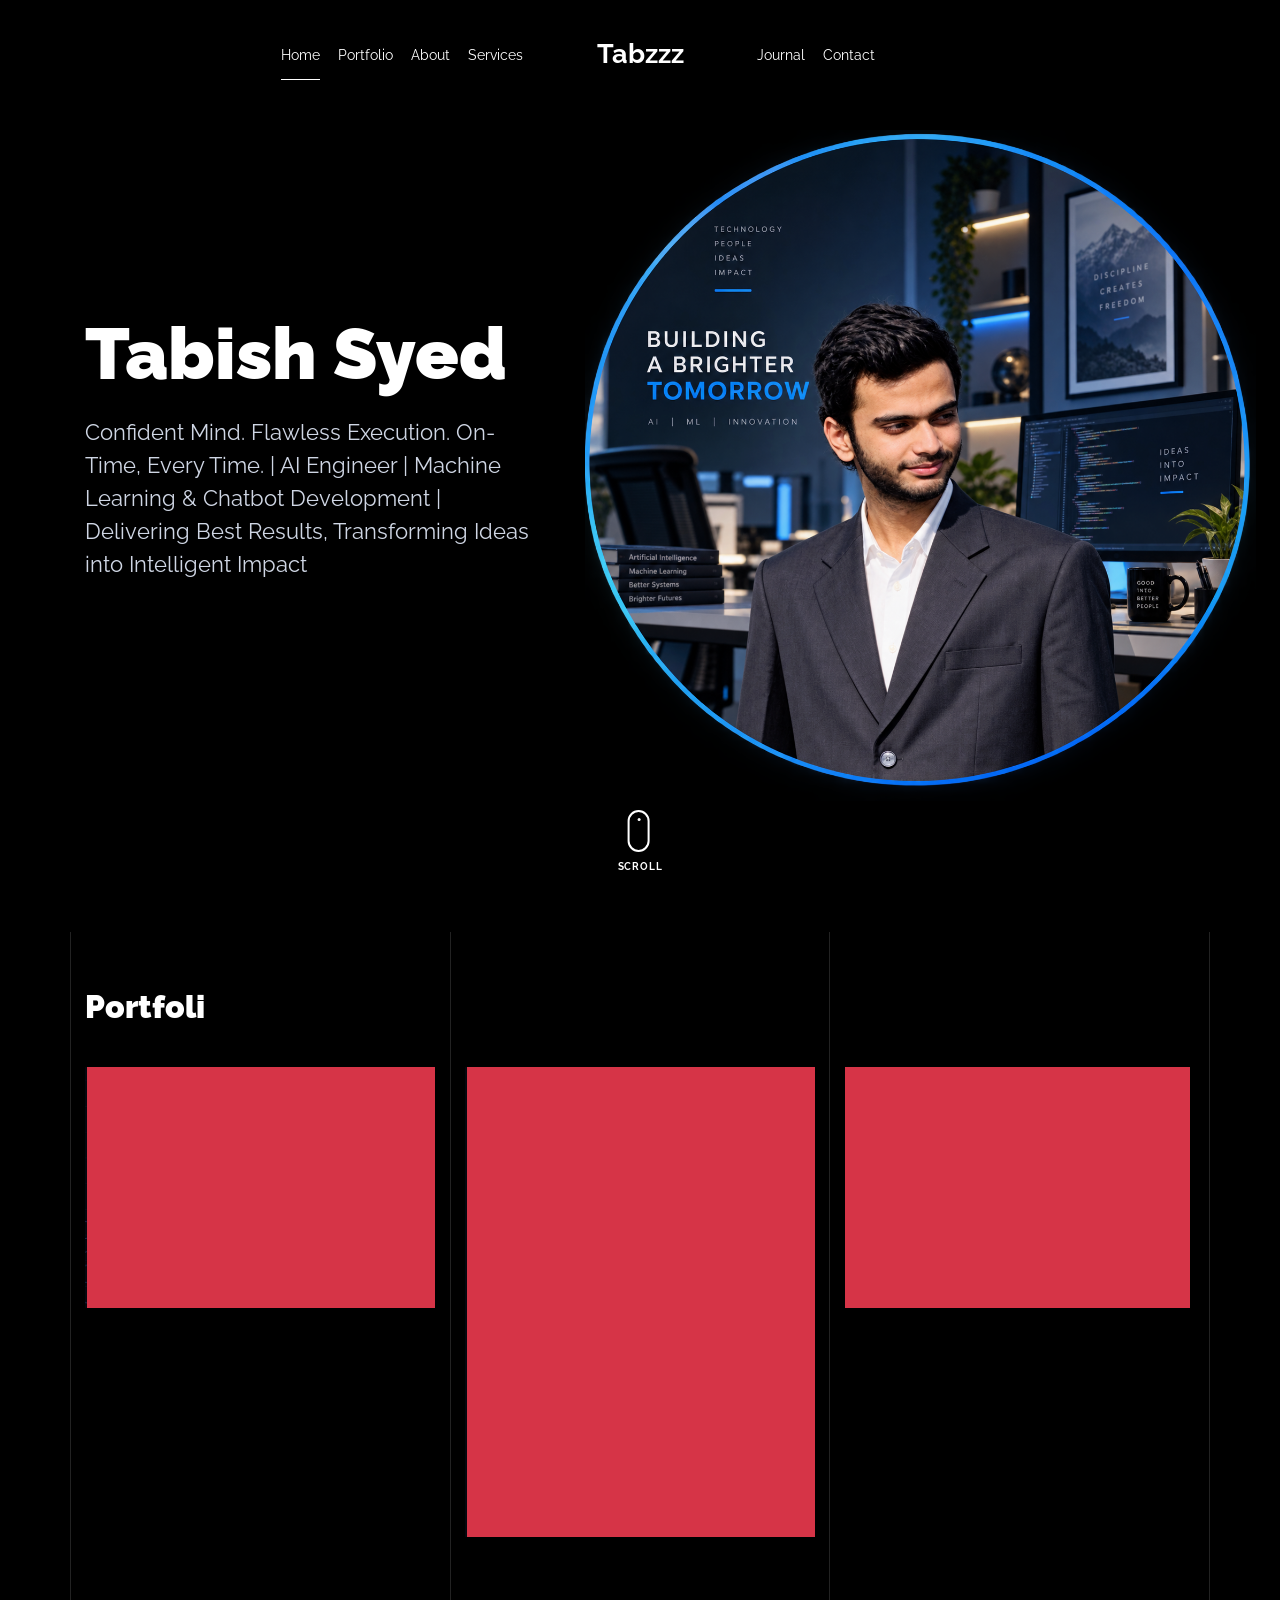
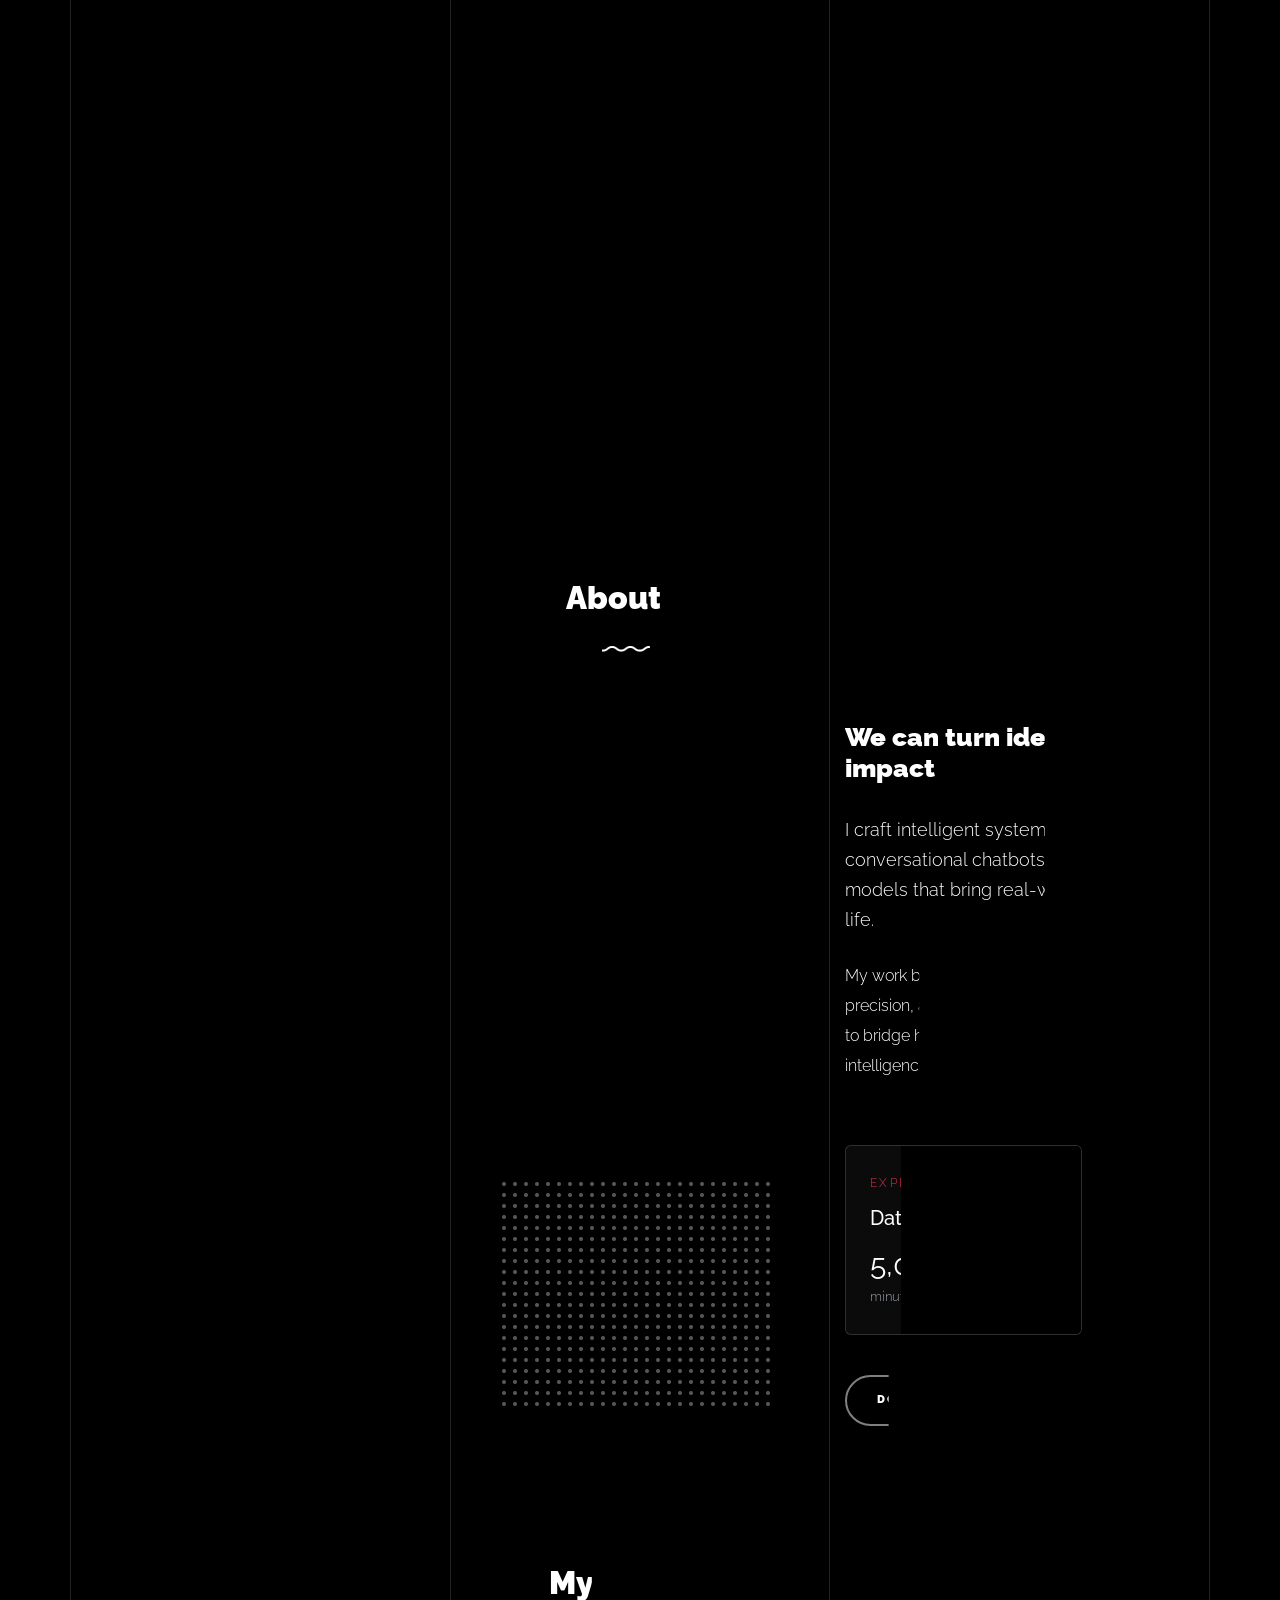
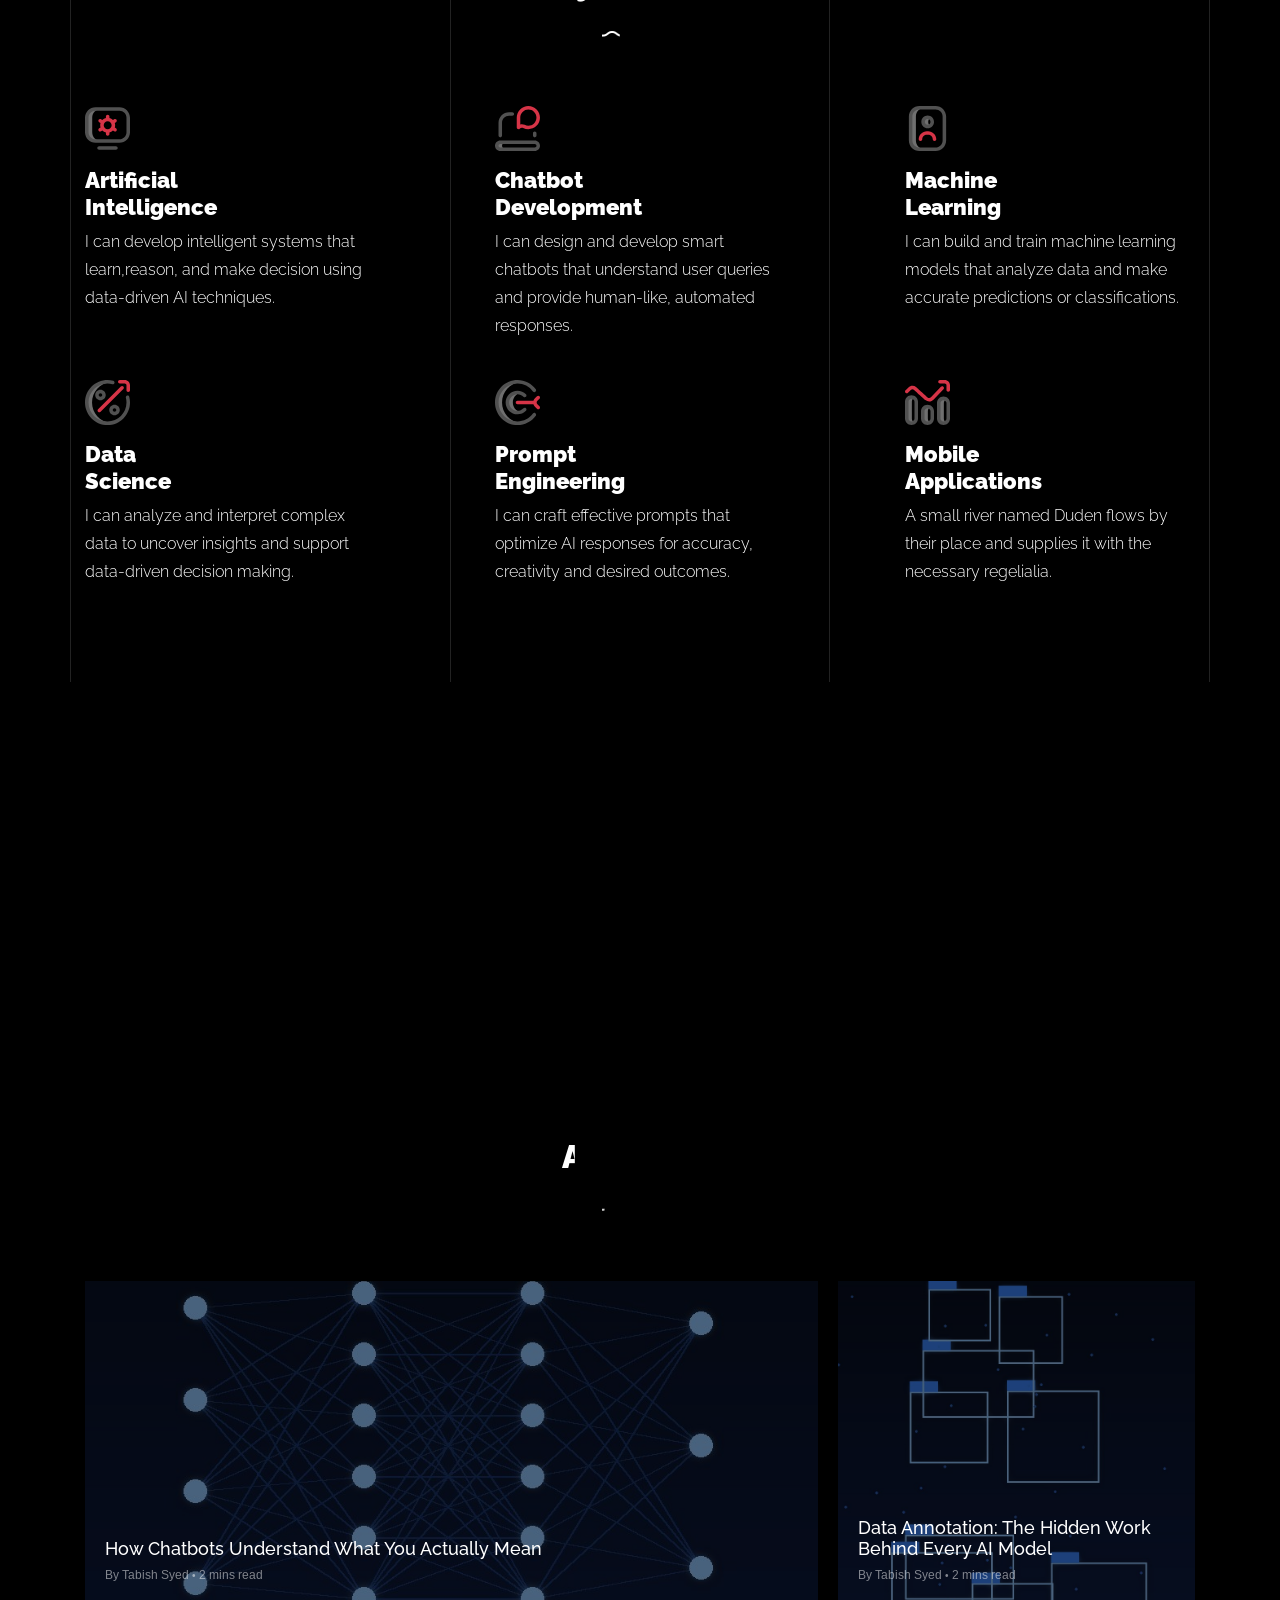
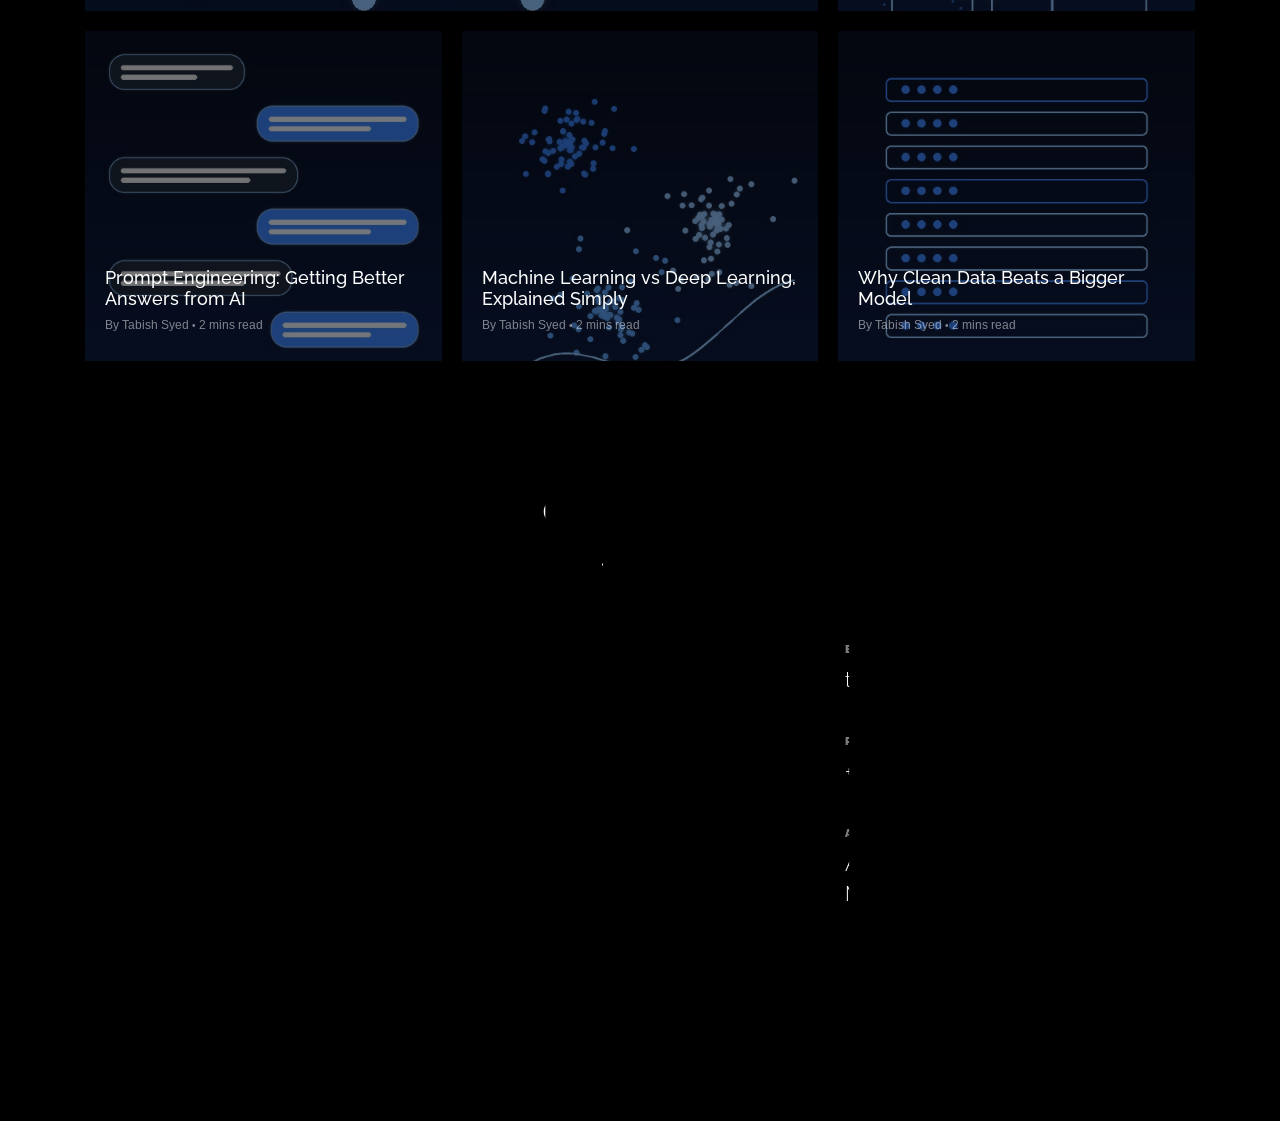
==== index.html @ 87bf6e58 "Add website" ====
<!doctype html>
<html lang="en">
  <head>
    <title>Tabzzz</title>
    <meta charset="utf-8">
    <meta name="viewport" content="width=device-width, initial-scale=1, shrink-to-fit=no">

    <meta name="description" content="">
    <meta name="keywords" content="html, css, javascript, jquery">
    <meta name="author" content="">

    <link rel="stylesheet" href="css/vendor/icomoon/style.css">
    <link rel="stylesheet" href="css/vendor/owl.carousel.min.css">
    <link rel="stylesheet" href="css/vendor/animate.min.css">
    <link rel="stylesheet" href="css/vendor/aos.css">
    <link rel="stylesheet" href="css/vendor/bootstrap.min.css">
    <link rel="stylesheet" href="css/vendor/jquery.fancybox.min.css">
    

    <!-- Theme Style -->
    <link rel="stylesheet" href="css/style.css">
    <link rel="stylesheet" href="css/custom.css">

  </head>
  <body data-spy="scroll" data-target=".site-nav-target" data-offset="200">

    <nav class="unslate_co--site-mobile-menu">
      <div class="close-wrap d-flex">
        <a href="#" class="d-flex ml-auto js-menu-toggle">
          <span class="close-label">Close</span>
          <div class="close-times">
            <span class="bar1"></span>
            <span class="bar2"></span>
          </div>
        </a>
      </div>
      <div class="site-mobile-inner"></div>
    </nav>


    <div class="unslate_co--site-wrap">

      <div class="unslate_co--site-inner">

        <div class="lines-wrap">
          <div class="lines-inner">
            <div class="lines"></div>
          </div>
        </div>
        <!-- END lines -->
      
      <nav class="unslate_co--site-nav site-nav-target">

        <div class="container">
        
          <div class="row align-items-center justify-content-between text-left">
            <div class="col-md-5 text-right">
              <ul class="site-nav-ul js-clone-nav text-left d-none d-lg-inline-block">
                <li class="has-children">
                  <a href="#home-section" class="nav-link">Home</a>
                  
                </li>
                <li><a href="#portfolio-section" class="nav-link">Portfolio</a></li>
                <li><a href="#about-section" class="nav-link">About</a></li>
                <li><a href="#services-section" class="nav-link">Services</a></li>
              </ul>
            </div>
            <div class="site-logo pos-absolute">
              <a href="index.html" class="unslate_co--site-logo">Tabzzz</a>
            </div>
            <div class="col-md-5 text-right text-lg-left">
              <ul class="site-nav-ul js-clone-nav text-left d-none d-lg-inline-block">
                <li><a href="#journal-section" class="nav-link">Journal</a></li>
                <li><a href="#contact-section" class="nav-link">Contact</a></li>
              </ul>

              <ul class="site-nav-ul-none-onepage text-right d-inline-block d-lg-none">
                <li><a href="#" class="js-menu-toggle">Menu</a></li>
              </ul>

            </div>
          </div>
        </div>

      </nav>
      <!-- END nav -->

      <div class="cover-v1" id="home-section">
        <div class="container">
          <div class="row align-items-center">
              
            <div class="col-lg-5 text-left">
              <h1 class="heading gsap-reveal-hero">Tabish Syed</h1>
              <h2 class="subheading gsap-reveal-hero">Confident Mind. Flawless Execution. On-Time, Every Time. | AI Engineer | Machine Learning & Chatbot Development | Delivering Best Results, Transforming Ideas into Intelligent Impact</h2>
            </div>

          </div>
        </div>


        <a href="#portfolio-section" class="mouse-wrap smoothscroll">
          <span class="mouse">
            <span class="scroll"></span>
          </span>
          <span class="mouse-label">Scroll</span>
        </a>

      </div>
      <!-- END .cover-v1 -->


      <div class="unslate_co--section" id="portfolio-section">
        <div class="container">
          
          
          <div class="relative"><div class="loader-portfolio-wrap"><div class="loader-portfolio"></div></div> </div>
          <div id="portfolio-single-holder"></div>

          <div class="portfolio-wrapper">

            <div class="d-flex align-items-center mb-4 gsap-reveal gsap-reveal-filter">
              <h2 class="mr-auto heading-h2"><span class="gsap-reveal">Portfolio</span></h2>

              <!-- <a href="#" class="text-white js-filter d-inline-block d-lg-none">Filter</a>
              
              <div class="filter-wrap">
                <div class="filter ml-auto" id="filters">
                  <a href="#" class="active" data-filter="*">All</a>
                  <a href="#" data-filter=".web">Web</a>
                  <a href="#" data-filter=".branding">Branding</a>
                  <a href="#" data-filter=".illustration">Illustration</a>
                  <a href="#" data-filter=".packaging">Packaging</a>
                </div>
              </div> -->
            </div>


            
            <div id="posts" class="row gutter-isotope-item">

              <div class="item col-sm-6 col-md-6 col-lg-4 isotope-mb-2">
                <a href="project-sea-route-ai.html" class="portfolio-item isotope-item gsap-reveal-img">
                    <div class="overlay">
                      <span class="wrap-icon icon-link2"></span>
                      <div class="portfolio-item-content">
                        <h3>Sea Route AI</h3>
                        <p>machine learning, simulation, research</p>
                      </div>
                    </div>
                    <img src="images/ai_proj_sea.jpg" class="lazyload  img-fluid" alt="Sea Route AI" />
                  </a>
              </div>

              <div class="item col-sm-6 col-md-6 col-lg-4 isotope-mb-2">
                <a href="project-plant-disease-classification.html" class="portfolio-item item-portrait isotope-item gsap-reveal-img">
                    <div class="overlay">
                      <span class="wrap-icon icon-link2"></span>
                      <div class="portfolio-item-content">
                        <h3>Plant Disease Classification</h3>
                        <p>computer vision, deep learning</p>
                      </div>
                    </div>
                    <img src="images/ai_proj_plant.jpg" class="lazyload  img-fluid" alt="Plant Disease Classification" />
                  </a>
              </div>

              <div class="item col-sm-6 col-md-6 col-lg-4 isotope-mb-2">
                <a href="project-rental-tracker.html" class="portfolio-item isotope-item gsap-reveal-img">
                    <div class="overlay">
                      <span class="wrap-icon icon-link2"></span>
                      <div class="portfolio-item-content">
                        <h3>Rental Tracker</h3>
                        <p>data tracking, AI-assisted build</p>
                      </div>
                    </div>
                    <img src="images/ai_proj_rental.jpg" class="lazyload  img-fluid" alt="Rental Tracker" />
                  </a>
              </div>

              <div class="item col-sm-6 col-md-6 col-lg-4 isotope-mb-2">
                <a href="project-bug-fixing-agent.html" class="portfolio-item item-portrait isotope-item gsap-reveal-img">
                    <div class="overlay">
                      <span class="wrap-icon icon-link2"></span>
                      <div class="portfolio-item-content">
                        <h3>Bug-Fixing AI Agent</h3>
                        <p>AI agent, Python</p>
                      </div>
                    </div>
                    <img src="images/ai_proj_bugfix.jpg" class="lazyload  img-fluid" alt="Bug-Fixing AI Agent" />
                  </a>
              </div>

              <div class="item col-sm-6 col-md-6 col-lg-4 isotope-mb-2">
                <a href="images/ai_proj_ids.jpg" class="portfolio-item isotope-item gsap-reveal-img" data-fancybox="gallery" data-caption="Network Intrusion Detection: Cybersecurity and ML project. In progress.">
                    <div class="overlay">
                      <span class="wrap-icon icon-photo2"></span>
                      <div class="portfolio-item-content">
                        <h3>Network Intrusion Detection</h3>
                        <p>cybersecurity, machine learning</p>
                      </div>
                    </div>
                    <img src="images/ai_proj_ids.jpg" class="lazyload  img-fluid" alt="Network Intrusion Detection" />
                  </a>
              </div>

              <div class="item col-sm-6 col-md-6 col-lg-4 isotope-mb-2">
                <a href="images/ai_proj_phish.jpg" class="portfolio-item item-portrait isotope-item gsap-reveal-img" data-fancybox="gallery" data-caption="Phishing URL Classifier: Cybersecurity and data science project. In progress.">
                    <div class="overlay">
                      <span class="wrap-icon icon-photo2"></span>
                      <div class="portfolio-item-content">
                        <h3>Phishing URL Classifier</h3>
                        <p>cybersecurity, data science</p>
                      </div>
                    </div>
                    <img src="images/ai_proj_phish.jpg" class="lazyload  img-fluid" alt="Phishing URL Classifier" />
                  </a>
              </div>

            </div>
            
          </div>


        </div>
      </div>



      <div class="unslate_co--section" id="about-section">
        <div class="container">
          
          <div class="section-heading-wrap text-center mb-5">
            <h2 class="heading-h2 text-center divider"><span class="gsap-reveal">About Me</span></h2>
            <span class="gsap-reveal">
            <img src="images/divider.png" alt="divider" width="76">
            </span>
          </div>
          

          <div class="row mt-5 justify-content-between">
            <div class="col-lg-7 mb-5 mb-lg-0">
              <figure class="dotted-bg gsap-reveal-img ">
              <img src="images/tabz_main.png" alt="Tabish Syed" class="img-fluid">

              </figure>
            </div>
            <div class="col-lg-4 pr-lg-5">
              <h3 class="mb-4 heading-h3"><span class="gsap-reveal">We can turn ideas into impact</span></h3>
              <p class="lead gsap-reveal"> I craft intelligent systems, conversational chatbots, and learning models that bring real-world ideas to life.</p>
              <p class="mb-4 gsap-reveal"> My work blends AI experimentation, data precision, and forward-thinking innovation to bridge human creativity with artificial intelligence.</p>
              <div class="experience-block gsap-reveal">
                <span class="exp-label">Experience</span>
                <h4>Data Annotation</h4>
                <div class="exp-stats">
                  <div class="exp-stat"><strong>5,000+</strong><span>minutes annotated</span></div>
                  <div class="exp-stat"><strong>3</strong><span>months</span></div>
                </div>
              </div>
              <p class="gsap-reveal"><a href="Tabish_Syed_Resume.pdf" download="Tabish_Syed_Resume.pdf" class="btn btn-outline-pill btn-custom-light">Download my CV</a></p>
            </div>
          </div>
        </div>
      </div>

      <div class="unslate_co--section" id="services-section">
        <div class="container">

          <div class="section-heading-wrap text-center mb-5">
            <h2 class="heading-h2 text-center divider"><span class="gsap-reveal">My Services</span></h2>
            <span class="gsap-reveal"><img src="images/divider.png" alt="divider" width="76"></span>
          </div>

          <div class="row gutter-v3">
            <div class="col-md-6 col-lg-4 mb-4">
              <div class="feature-v1" data-aos="fade-up" data-aos-delay="0">
                <div class="wrap-icon mb-3">
                  <img src="images/svg/001-options.svg" alt="Image" width="45">
                </div>
                <h3>Artificial<br> Intelligence</h3>
                <p>I can develop intelligent systems that learn,reason, and make decision using data-driven AI techniques. </p>
              </div> 
            </div>
            <div class="col-md-6 col-lg-4 mb-4">
              <div class="feature-v1" data-aos="fade-up" data-aos-delay="100">
                <div class="wrap-icon mb-3">
                  <img src="images/svg/002-chat.svg" alt="Icon" width="45">
                </div>
                <h3>Chatbot <br> Development</h3>
                <p>I can design and develop smart chatbots that understand user queries and provide human-like, automated responses. </p>
              </div> 
            </div>
            <div class="col-md-6 col-lg-4 mb-4">
              <div class="feature-v1" data-aos="fade-up" data-aos-delay="200">
                <div class="wrap-icon mb-3">
                  <img src="images/svg/003-contact-book.svg" alt="Image" class="img-fluid" width="45">
                </div>
                <h3>Machine <br> Learning</h3>
                <p>I can build and train machine learning models that analyze data and make accurate predictions or classifications. </p>
              </div> 
            </div>

            <div class="col-md-6 col-lg-4 mb-4">
              <div class="feature-v1" data-aos="fade-up" data-aos-delay="0">
                <div class="wrap-icon mb-3">
                  <img src="images/svg/004-percentage.svg" alt="Image" width="45">
                </div>
                <h3>Data <br> Science</h3>
                <p>I can analyze and interpret complex data to uncover insights and support data-driven decision making. </p>
              </div> 
            </div>
            <div class="col-md-6 col-lg-4 mb-4">
              <div class="feature-v1" data-aos="fade-up" data-aos-delay="100">
                <div class="wrap-icon mb-3">
                  <img src="images/svg/006-goal.svg" alt="Image" width="45">
                </div>
                <h3>Prompt<br> Engineering</h3>
                <p>I can craft effective prompts that optimize AI responses for accuracy, creativity and desired outcomes. </p>
              </div> 
            </div>
            <div class="col-md-6 col-lg-4 mb-4">
              <div class="feature-v1" data-aos="fade-up" data-aos-delay="200">
                <div class="wrap-icon mb-3">
                  <img src="images/svg/005-line-chart.svg" alt="Image" width="45">
                </div>
                <h3>Mobile <br> Applications</h3>
                <p>A small river named Duden flows by their place and supplies it with the necessary regelialia. </p>
              </div> 
            </div>

          </div>
        </div>
      </div>
        </div>
      </div>
      <!-- END .counter -->

    

      <div class="unslate_co--section" id="journal-section">
        <div class="container">
          <div class="section-heading-wrap text-center mb-5">
            <h2 class="heading-h2 text-center divider"><span class="gsap-reveal">AI Journal</span></h2>
            <span class="gsap-reveal"><img src="images/divider.png" alt="divider" width="76"></span>
          </div>

          
          <div class="row gutter-v4 align-items-stretch">
            <div class="col-sm-6 col-md-6 col-lg-8 blog-post-entry" data-aos="fade-up" data-aos-delay="0">

              <a href="journal-chatbots.html" class="grid-item blog-item w-100 h-100">
                <div class="overlay">
                  <div class="portfolio-item-content">
                    <h3>How Chatbots Understand What You Actually Mean</h3>
                    <p class="post-meta">By Tabish Syed <span class="small">&bullet;</span> 2 mins read</p>
                  </div>
                </div>
                <img src="images/ai_post_1.jpg" class="lazyload" alt="Image" />
              </a>


            </div>
            <div class="col-sm-6 col-md-6 col-lg-4 blog-post-entry" data-aos="fade-up" data-aos-delay="100">
              <a href="journal-data-annotation.html" class="grid-item blog-item w-100 h-100">
                <div class="overlay">
                  <div class="portfolio-item-content">
                    <h3>Data Annotation: The Hidden Work Behind Every AI Model</h3>
                    <p class="post-meta">By Tabish Syed <span class="small">&bullet;</span> 2 mins read</p>
                  </div>
                </div>
                <img src="images/ai_post_2.jpg" class="lazyload" alt="Image" />
              </a>
            </div>


            <div class="col-sm-6 col-md-6 col-lg-4 blog-post-entry" data-aos="fade-up" data-aos-delay="0">

              <a href="journal-prompt-engineering.html" class="grid-item blog-item w-100 h-100">
                <div class="overlay">
                  <div class="portfolio-item-content">
                    <h3>Prompt Engineering: Getting Better Answers from AI</h3>
                    <p class="post-meta">By Tabish Syed <span class="small">&bullet;</span> 2 mins read</p>
                  </div>
                </div>
                <img src="images/ai_post_3.jpg" class="lazyload" alt="Image" />
              </a>


            </div>
            <div class="col-sm-6 col-md-6 col-lg-4 blog-post-entry" data-aos="fade-up" data-aos-delay="100">
              <a href="journal-ml-vs-deep-learning.html" class="grid-item blog-item w-100 h-100">
                <div class="overlay">
                  <div class="portfolio-item-content">
                    <h3>Machine Learning vs Deep Learning, Explained Simply</h3>
                    <p class="post-meta">By Tabish Syed <span class="small">&bullet;</span> 2 mins read</p>
                  </div>
                </div>
                <img src="images/ai_post_4.jpg" class="lazyload" alt="Image" />
              </a>
            </div>

            <div class="col-sm-6 col-md-6 col-lg-4 blog-post-entry" data-aos="fade-up" data-aos-delay="200">
              <a href="journal-clean-data.html" class="grid-item blog-item w-100 h-100">
                <div class="overlay">
                  <div class="portfolio-item-content">
                    <h3>Why Clean Data Beats a Bigger Model</h3>
                    <p class="post-meta">By Tabish Syed <span class="small">&bullet;</span> 2 mins read</p>
                  </div>
                </div>
                <img src="images/ai_post_5.jpg" class="lazyload" alt="Image" />
              </a>
            </div>


          </div>

        </div>
      </div>
      <!-- END blog posts -->


      <div class="unslate_co--section" id="contact-section">
        <div class="container">
          <div class="section-heading-wrap text-center mb-5">
            <h2 class="heading-h2 text-center divider"><span class="gsap-reveal">Get In Touch</span></h2>
            <span class="gsap-reveal"><img src="images/divider.png" alt="divider" width="76"></span>
          </div>


          <div class="row justify-content-between">
            
            <div class="col-md-6">
              <form method="post" class="form-outline-style-v1" id="contactForm">
                <!-- Web3Forms: paste your access key below (see instructions) -->
                <input type="hidden" name="access_key" value="YOUR_ACCESS_KEY_HERE">
                <input type="hidden" name="subject" value="New message from your portfolio website">
                <input type="hidden" name="from_name" value="Tabzzz Portfolio">
                <input type="checkbox" name="botcheck" style="display:none" tabindex="-1" autocomplete="off">
                <div class="form-group row mb-0">

                  <div class="col-lg-6 form-group gsap-reveal">
                    <label for="name">Name</label>
                    <input name="name" type="text" class="form-control" id="name">
                  </div>
                  <div class="col-lg-6 form-group gsap-reveal">
                    <label for="email">Email</label>
                    <input name="email" type="email" class="form-control" id="email">
                  </div>
                  <div class="col-lg-12 form-group gsap-reveal">
                    <label for="message">Write your message...</label>
                    <textarea name="message" id="message" cols="30" rows="7" class="form-control"></textarea>
                  </div>
                </div>
                <div class="form-group row gsap-reveal">
                    <div class="col-md-12 d-flex align-items-center">
                      <input type="submit" class="btn btn-outline-pill btn-custom-light mr-3" value="Send Message">
                      <span class="submitting"></span>
                    </div>
                  </div>
              </form>
              <div id="form-message-warning" class="mt-4"></div> 
              <div id="form-message-success">
                Your message was sent, thank you!
              </div>

            </div>

            <div class="col-md-4">
              <div class="contact-info-v1">
                <div class="gsap-reveal d-block">
                  <span class="d-block contact-info-label">Email</span>
                  <a href="mailto:tabishsyed05@gmail.com" class="contact-info-val">tabishsyed05@gmail.com</a>
                </div>
                <div class="gsap-reveal d-block">
                  <span class="d-block contact-info-label">Phone</span>
                  <a href="tel:+917875012501" class="contact-info-val">+91 7875012501</a>
                </div>
                <div class="gsap-reveal d-block">
                  <span class="d-block contact-info-label">Address</span>
                  <address class="contact-info-val">Andheri west   <br> Mumbai 400053</address>
                </div>
              </div>
            </div>

          </div>
        </div>
      </div>
      </div> <!-- END .unslate_co-site-inner -->

      <footer class="unslate_co--footer unslate_co--section">
        <div class="container">
          <div class="row justify-content-center">
            <div class="col-md-7">
            </div>
          </div>
        </div>
      </footer>

      
    </div>

    
    <!-- Loader -->
    <div id="unslate_co--overlayer"></div>
    <div class="site-loader-wrap">
      <div class="site-loader"></div>
    </div>

    <script src="js/scripts-dist.js"></script>
    <script src="js/main.js"></script>

  </body>
</html>
---- css/vendor/icomoon/style.css ----
@font-face {
  font-family: 'icomoon';
  src:  url('fonts/icomoon.eot?10si43');
  src:  url('fonts/icomoon.eot?10si43#iefix') format('embedded-opentype'),
    url('fonts/icomoon.ttf?10si43') format('truetype'),
    url('fonts/icomoon.woff?10si43') format('woff'),
    url('fonts/icomoon.svg?10si43#icomoon') format('svg');
  font-weight: normal;
  font-style: normal;
}

[class^="icon-"], [class*=" icon-"] {
  /* use !important to prevent issues with browser extensions that change fonts */
  font-family: 'icomoon' !important;
  speak: none;
  font-style: normal;
  font-weight: normal;
  font-variant: normal;
  text-transform: none;
  line-height: 1;

  /* Better Font Rendering =========== */
  -webkit-font-smoothing: antialiased;
  -moz-osx-font-smoothing: grayscale;
}

.icon-asterisk:before {
  content: "\f069";
}
.icon-plus:before {
  content: "\f067";
}
.icon-question:before {
  content: "\f128";
}
.icon-minus:before {
  content: "\f068";
}
.icon-glass:before {
  content: "\f000";
}
.icon-music:before {
  content: "\f001";
}
.icon-search:before {
  content: "\f002";
}
.icon-envelope-o:before {
  content: "\f003";
}
.icon-heart:before {
  content: "\f004";
}
.icon-star:before {
  content: "\f005";
}
.icon-star-o:before {
  content: "\f006";
}
.icon-user:before {
  content: "\f007";
}
.icon-film:before {
  content: "\f008";
}
.icon-th-large:before {
  content: "\f009";
}
.icon-th:before {
  content: "\f00a";
}
.icon-th-list:before {
  content: "\f00b";
}
.icon-check:before {
  content: "\f00c";
}
.icon-close:before {
  content: "\f00d";
}
.icon-remove:before {
  content: "\f00d";
}
.icon-times:before {
  content: "\f00d";
}
.icon-search-plus:before {
  content: "\f00e";
}
.icon-search-minus:before {
  content: "\f010";
}
.icon-power-off:before {
  content: "\f011";
}
.icon-signal:before {
  content: "\f012";
}
.icon-cog:before {
  content: "\f013";
}
.icon-gear:before {
  content: "\f013";
}
.icon-trash-o:before {
  content: "\f014";
}
.icon-home:before {
  content: "\f015";
}
.icon-file-o:before {
  content: "\f016";
}
.icon-clock-o:before {
  content: "\f017";
}
.icon-road:before {
  content: "\f018";
}
.icon-download:before {
  content: "\f019";
}
.icon-arrow-circle-o-down:before {
  content: "\f01a";
}
.icon-arrow-circle-o-up:before {
  content: "\f01b";
}
.icon-inbox:before {
  content: "\f01c";
}
.icon-play-circle-o:before {
  content: "\f01d";
}
.icon-repeat:before {
  content: "\f01e";
}
.icon-rotate-right:before {
  content: "\f01e";
}
.icon-refresh:before {
  content: "\f021";
}
.icon-list-alt:before {
  content: "\f022";
}
.icon-lock:before {
  content: "\f023";
}
.icon-flag:before {
  content: "\f024";
}
.icon-headphones:before {
  content: "\f025";
}
.icon-volume-off:before {
  content: "\f026";
}
.icon-volume-down:before {
  content: "\f027";
}
.icon-volume-up:before {
  content: "\f028";
}
.icon-qrcode:before {
  content: "\f029";
}
.icon-barcode:before {
  content: "\f02a";
}
.icon-tag:before {
  content: "\f02b";
}
.icon-tags:before {
  content: "\f02c";
}
.icon-book:before {
  content: "\f02d";
}
.icon-bookmark:before {
  content: "\f02e";
}
.icon-print:before {
  content: "\f02f";
}
.icon-camera:before {
  content: "\f030";
}
.icon-font:before {
  content: "\f031";
}
.icon-bold:before {
  content: "\f032";
}
.icon-italic:before {
  content: "\f033";
}
.icon-text-height:before {
  content: "\f034";
}
.icon-text-width:before {
  content: "\f035";
}
.icon-align-left:before {
  content: "\f036";
}
.icon-align-center:before {
  content: "\f037";
}
.icon-align-right:before {
  content: "\f038";
}
.icon-align-justify:before {
  content: "\f039";
}
.icon-list:before {
  content: "\f03a";
}
.icon-dedent:before {
  content: "\f03b";
}
.icon-outdent:before {
  content: "\f03b";
}
.icon-indent:before {
  content: "\f03c";
}
.icon-video-camera:before {
  content: "\f03d";
}
.icon-image:before {
  content: "\f03e";
}
.icon-photo:before {
  content: "\f03e";
}
.icon-picture-o:before {
  content: "\f03e";
}
.icon-pencil:before {
  content: "\f040";
}
.icon-map-marker:before {
  content: "\f041";
}
.icon-adjust:before {
  content: "\f042";
}
.icon-tint:before {
  content: "\f043";
}
.icon-edit:before {
  content: "\f044";
}
.icon-pencil-square-o:before {
  content: "\f044";
}
.icon-share-square-o:before {
  content: "\f045";
}
.icon-check-square-o:before {
  content: "\f046";
}
.icon-arrows:before {
  content: "\f047";
}
.icon-step-backward:before {
  content: "\f048";
}
.icon-fast-backward:before {
  content: "\f049";
}
.icon-backward:before {
  content: "\f04a";
}
.icon-play:before {
  content: "\f04b";
}
.icon-pause:before {
  content: "\f04c";
}
.icon-stop:before {
  content: "\f04d";
}
.icon-forward:before {
  content: "\f04e";
}
.icon-fast-forward:before {
  content: "\f050";
}
.icon-step-forward:before {
  content: "\f051";
}
.icon-eject:before {
  content: "\f052";
}
.icon-chevron-left:before {
  content: "\f053";
}
.icon-chevron-right:before {
  content: "\f054";
}
.icon-plus-circle:before {
  content: "\f055";
}
.icon-minus-circle:before {
  content: "\f056";
}
.icon-times-circle:before {
  content: "\f057";
}
.icon-check-circle:before {
  content: "\f058";
}
.icon-question-circle:before {
  content: "\f059";
}
.icon-info-circle:before {
  content: "\f05a";
}
.icon-crosshairs:before {
  content: "\f05b";
}
.icon-times-circle-o:before {
  content: "\f05c";
}
.icon-check-circle-o:before {
  content: "\f05d";
}
.icon-ban:before {
  content: "\f05e";
}
.icon-arrow-left:before {
  content: "\f060";
}
.icon-arrow-right:before {
  content: "\f061";
}
.icon-arrow-up:before {
  content: "\f062";
}
.icon-arrow-down:before {
  content: "\f063";
}
.icon-mail-forward:before {
  content: "\f064";
}
.icon-share:before {
  content: "\f064";
}
.icon-expand:before {
  content: "\f065";
}
.icon-compress:before {
  content: "\f066";
}
.icon-exclamation-circle:before {
  content: "\f06a";
}
.icon-gift:before {
  content: "\f06b";
}
.icon-leaf:before {
  content: "\f06c";
}
.icon-fire:before {
  content: "\f06d";
}
.icon-eye:before {
  content: "\f06e";
}
.icon-eye-slash:before {
  content: "\f070";
}
.icon-exclamation-triangle:before {
  content: "\f071";
}
.icon-warning:before {
  content: "\f071";
}
.icon-plane:before {
  content: "\f072";
}
.icon-calendar:before {
  content: "\f073";
}
.icon-random:before {
  content: "\f074";
}
.icon-comment:before {
  content: "\f075";
}
.icon-magnet:before {
  content: "\f076";
}
.icon-chevron-up:before {
  content: "\f077";
}
.icon-chevron-down:before {
  content: "\f078";
}
.icon-retweet:before {
  content: "\f079";
}
.icon-shopping-cart:before {
  content: "\f07a";
}
.icon-folder:before {
  content: "\f07b";
}
.icon-folder-open:before {
  content: "\f07c";
}
.icon-arrows-v:before {
  content: "\f07d";
}
.icon-arrows-h:before {
  content: "\f07e";
}
.icon-bar-chart:before {
  content: "\f080";
}
.icon-bar-chart-o:before {
  content: "\f080";
}
.icon-twitter-square:before {
  content: "\f081";
}
.icon-facebook-square:before {
  content: "\f082";
}
.icon-camera-retro:before {
  content: "\f083";
}
.icon-key:before {
  content: "\f084";
}
.icon-cogs:before {
  content: "\f085";
}
.icon-gears:before {
  content: "\f085";
}
.icon-comments:before {
  content: "\f086";
}
.icon-thumbs-o-up:before {
  content: "\f087";
}
.icon-thumbs-o-down:before {
  content: "\f088";
}
.icon-star-half:before {
  content: "\f089";
}
.icon-heart-o:before {
  content: "\f08a";
}
.icon-sign-out:before {
  content: "\f08b";
}
.icon-linkedin-square:before {
  content: "\f08c";
}
.icon-thumb-tack:before {
  content: "\f08d";
}
.icon-external-link:before {
  content: "\f08e";
}
.icon-sign-in:before {
  content: "\f090";
}
.icon-trophy:before {
  content: "\f091";
}
.icon-github-square:before {
  content: "\f092";
}
.icon-upload:before {
  content: "\f093";
}
.icon-lemon-o:before {
  content: "\f094";
}
.icon-phone:before {
  content: "\f095";
}
.icon-square-o:before {
  content: "\f096";
}
.icon-bookmark-o:before {
  content: "\f097";
}
.icon-phone-square:before {
  content: "\f098";
}
.icon-twitter:before {
  content: "\f099";
}
.icon-facebook:before {
  content: "\f09a";
}
.icon-facebook-f:before {
  content: "\f09a";
}
.icon-github:before {
  content: "\f09b";
}
.icon-unlock:before {
  content: "\f09c";
}
.icon-credit-card:before {
  content: "\f09d";
}
.icon-feed:before {
  content: "\f09e";
}
.icon-rss:before {
  content: "\f09e";
}
.icon-hdd-o:before {
  content: "\f0a0";
}
.icon-bullhorn:before {
  content: "\f0a1";
}
.icon-bell-o:before {
  content: "\f0a2";
}
.icon-certificate:before {
  content: "\f0a3";
}
.icon-hand-o-right:before {
  content: "\f0a4";
}
.icon-hand-o-left:before {
  content: "\f0a5";
}
.icon-hand-o-up:before {
  content: "\f0a6";
}
.icon-hand-o-down:before {
  content: "\f0a7";
}
.icon-arrow-circle-left:before {
  content: "\f0a8";
}
.icon-arrow-circle-right:before {
  content: "\f0a9";
}
.icon-arrow-circle-up:before {
  content: "\f0aa";
}
.icon-arrow-circle-down:before {
  content: "\f0ab";
}
.icon-globe:before {
  content: "\f0ac";
}
.icon-wrench:before {
  content: "\f0ad";
}
.icon-tasks:before {
  content: "\f0ae";
}
.icon-filter:before {
  content: "\f0b0";
}
.icon-briefcase:before {
  content: "\f0b1";
}
.icon-arrows-alt:before {
  content: "\f0b2";
}
.icon-group:before {
  content: "\f0c0";
}
.icon-users:before {
  content: "\f0c0";
}
.icon-chain:before {
  content: "\f0c1";
}
.icon-link:before {
  content: "\f0c1";
}
.icon-cloud:before {
  content: "\f0c2";
}
.icon-flask:before {
  content: "\f0c3";
}
.icon-cut:before {
  content: "\f0c4";
}
.icon-scissors:before {
  content: "\f0c4";
}
.icon-copy:before {
  content: "\f0c5";
}
.icon-files-o:before {
  content: "\f0c5";
}
.icon-paperclip:before {
  content: "\f0c6";
}
.icon-floppy-o:before {
  content: "\f0c7";
}
.icon-save:before {
  content: "\f0c7";
}
.icon-square:before {
  content: "\f0c8";
}
.icon-bars:before {
  content: "\f0c9";
}
.icon-navicon:before {
  content: "\f0c9";
}
.icon-reorder:before {
  content: "\f0c9";
}
.icon-list-ul:before {
  content: "\f0ca";
}
.icon-list-ol:before {
  content: "\f0cb";
}
.icon-strikethrough:before {
  content: "\f0cc";
}
.icon-underline:before {
  content: "\f0cd";
}
.icon-table:before {
  content: "\f0ce";
}
.icon-magic:before {
  content: "\f0d0";
}
.icon-truck:before {
  content: "\f0d1";
}
.icon-pinterest:before {
  content: "\f0d2";
}
.icon-pinterest-square:before {
  content: "\f0d3";
}
.icon-google-plus-square:before {
  content: "\f0d4";
}
.icon-google-plus:before {
  content: "\f0d5";
}
.icon-money:before {
  content: "\f0d6";
}
.icon-caret-down:before {
  content: "\f0d7";
}
.icon-caret-up:before {
  content: "\f0d8";
}
.icon-caret-left:before {
  content: "\f0d9";
}
.icon-caret-right:before {
  content: "\f0da";
}
.icon-columns:before {
  content: "\f0db";
}
.icon-sort:before {
  content: "\f0dc";
}
.icon-unsorted:before {
  content: "\f0dc";
}
.icon-sort-desc:before {
  content: "\f0dd";
}
.icon-sort-down:before {
  content: "\f0dd";
}
.icon-sort-asc:before {
  content: "\f0de";
}
.icon-sort-up:before {
  content: "\f0de";
}
.icon-envelope:before {
  content: "\f0e0";
}
.icon-linkedin:before {
  content: "\f0e1";
}
.icon-rotate-left:before {
  content: "\f0e2";
}
.icon-undo:before {
  content: "\f0e2";
}
.icon-gavel:before {
  content: "\f0e3";
}
.icon-legal:before {
  content: "\f0e3";
}
.icon-dashboard:before {
  content: "\f0e4";
}
.icon-tachometer:before {
  content: "\f0e4";
}
.icon-comment-o:before {
  content: "\f0e5";
}
.icon-comments-o:before {
  content: "\f0e6";
}
.icon-bolt:before {
  content: "\f0e7";
}
.icon-flash:before {
  content: "\f0e7";
}
.icon-sitemap:before {
  content: "\f0e8";
}
.icon-umbrella:before {
  content: "\f0e9";
}
.icon-clipboard:before {
  content: "\f0ea";
}
.icon-paste:before {
  content: "\f0ea";
}
.icon-lightbulb-o:before {
  content: "\f0eb";
}
.icon-exchange:before {
  content: "\f0ec";
}
.icon-cloud-download:before {
  content: "\f0ed";
}
.icon-cloud-upload:before {
  content: "\f0ee";
}
.icon-user-md:before {
  content: "\f0f0";
}
.icon-stethoscope:before {
  content: "\f0f1";
}
.icon-suitcase:before {
  content: "\f0f2";
}
.icon-bell:before {
  content: "\f0f3";
}
.icon-coffee:before {
  content: "\f0f4";
}
.icon-cutlery:before {
  content: "\f0f5";
}
.icon-file-text-o:before {
  content: "\f0f6";
}
.icon-building-o:before {
  content: "\f0f7";
}
.icon-hospital-o:before {
  content: "\f0f8";
}
.icon-ambulance:before {
  content: "\f0f9";
}
.icon-medkit:before {
  content: "\f0fa";
}
.icon-fighter-jet:before {
  content: "\f0fb";
}
.icon-beer:before {
  content: "\f0fc";
}
.icon-h-square:before {
  content: "\f0fd";
}
.icon-plus-square:before {
  content: "\f0fe";
}
.icon-angle-double-left:before {
  content: "\f100";
}
.icon-angle-double-right:before {
  content: "\f101";
}
.icon-angle-double-up:before {
  content: "\f102";
}
.icon-angle-double-down:before {
  content: "\f103";
}
.icon-angle-left:before {
  content: "\f104";
}
.icon-angle-right:before {
  content: "\f105";
}
.icon-angle-up:before {
  content: "\f106";
}
.icon-angle-down:before {
  content: "\f107";
}
.icon-desktop:before {
  content: "\f108";
}
.icon-laptop:before {
  content: "\f109";
}
.icon-tablet:before {
  content: "\f10a";
}
.icon-mobile:before {
  content: "\f10b";
}
.icon-mobile-phone:before {
  content: "\f10b";
}
.icon-circle-o:before {
  content: "\f10c";
}
.icon-quote-left:before {
  content: "\f10d";
}
.icon-quote-right:before {
  content: "\f10e";
}
.icon-spinner:before {
  content: "\f110";
}
.icon-circle:before {
  content: "\f111";
}
.icon-mail-reply:before {
  content: "\f112";
}
.icon-reply:before {
  content: "\f112";
}
.icon-github-alt:before {
  content: "\f113";
}
.icon-folder-o:before {
  content: "\f114";
}
.icon-folder-open-o:before {
  content: "\f115";
}
.icon-smile-o:before {
  content: "\f118";
}
.icon-frown-o:before {
  content: "\f119";
}
.icon-meh-o:before {
  content: "\f11a";
}
.icon-gamepad:before {
  content: "\f11b";
}
.icon-keyboard-o:before {
  content: "\f11c";
}
.icon-flag-o:before {
  content: "\f11d";
}
.icon-flag-checkered:before {
  content: "\f11e";
}
.icon-terminal:before {
  content: "\f120";
}
.icon-code:before {
  content: "\f121";
}
.icon-mail-reply-all:before {
  content: "\f122";
}
.icon-reply-all:before {
  content: "\f122";
}
.icon-star-half-empty:before {
  content: "\f123";
}
.icon-star-half-full:before {
  content: "\f123";
}
.icon-star-half-o:before {
  content: "\f123";
}
.icon-location-arrow:before {
  content: "\f124";
}
.icon-crop:before {
  content: "\f125";
}
.icon-code-fork:before {
  content: "\f126";
}
.icon-chain-broken:before {
  content: "\f127";
}
.icon-unlink:before {
  content: "\f127";
}
.icon-info:before {
  content: "\f129";
}
.icon-exclamation:before {
  content: "\f12a";
}
.icon-superscript:before {
  content: "\f12b";
}
.icon-subscript:before {
  content: "\f12c";
}
.icon-eraser:before {
  content: "\f12d";
}
.icon-puzzle-piece:before {
  content: "\f12e";
}
.icon-microphone:before {
  content: "\f130";
}
.icon-microphone-slash:before {
  content: "\f131";
}
.icon-shield:before {
  content: "\f132";
}
.icon-calendar-o:before {
  content: "\f133";
}
.icon-fire-extinguisher:before {
  content: "\f134";
}
.icon-rocket:before {
  content: "\f135";
}
.icon-maxcdn:before {
  content: "\f136";
}
.icon-chevron-circle-left:before {
  content: "\f137";
}
.icon-chevron-circle-right:before {
  content: "\f138";
}
.icon-chevron-circle-up:before {
  content: "\f139";
}
.icon-chevron-circle-down:before {
  content: "\f13a";
}
.icon-html5:before {
  content: "\f13b";
}
.icon-css3:before {
  content: "\f13c";
}
.icon-anchor:before {
  content: "\f13d";
}
.icon-unlock-alt:before {
  content: "\f13e";
}
.icon-bullseye:before {
  content: "\f140";
}
.icon-ellipsis-h:before {
  content: "\f141";
}
.icon-ellipsis-v:before {
  content: "\f142";
}
.icon-rss-square:before {
  content: "\f143";
}
.icon-play-circle:before {
  content: "\f144";
}
.icon-ticket:before {
  content: "\f145";
}
.icon-minus-square:before {
  content: "\f146";
}
.icon-minus-square-o:before {
  content: "\f147";
}
.icon-level-up:before {
  content: "\f148";
}
.icon-level-down:before {
  content: "\f149";
}
.icon-check-square:before {
  content: "\f14a";
}
.icon-pencil-square:before {
  content: "\f14b";
}
.icon-external-link-square:before {
  content: "\f14c";
}
.icon-share-square:before {
  content: "\f14d";
}
.icon-compass:before {
  content: "\f14e";
}
.icon-caret-square-o-down:before {
  content: "\f150";
}
.icon-toggle-down:before {
  content: "\f150";
}
.icon-caret-square-o-up:before {
  content: "\f151";
}
.icon-toggle-up:before {
  content: "\f151";
}
.icon-caret-square-o-right:before {
  content: "\f152";
}
.icon-toggle-right:before {
  content: "\f152";
}
.icon-eur:before {
  content: "\f153";
}
.icon-euro:before {
  content: "\f153";
}
.icon-gbp:before {
  content: "\f154";
}
.icon-dollar:before {
  content: "\f155";
}
.icon-usd:before {
  content: "\f155";
}
.icon-inr:before {
  content: "\f156";
}
.icon-rupee:before {
  content: "\f156";
}
.icon-cny:before {
  content: "\f157";
}
.icon-jpy:before {
  content: "\f157";
}
.icon-rmb:before {
  content: "\f157";
}
.icon-yen:before {
  content: "\f157";
}
.icon-rouble:before {
  content: "\f158";
}
.icon-rub:before {
  content: "\f158";
}
.icon-ruble:before {
  content: "\f158";
}
.icon-krw:before {
  content: "\f159";
}
.icon-won:before {
  content: "\f159";
}
.icon-bitcoin:before {
  content: "\f15a";
}
.icon-btc:before {
  content: "\f15a";
}
.icon-file:before {
  content: "\f15b";
}
.icon-file-text:before {
  content: "\f15c";
}
.icon-sort-alpha-asc:before {
  content: "\f15d";
}
.icon-sort-alpha-desc:before {
  content: "\f15e";
}
.icon-sort-amount-asc:before {
  content: "\f160";
}
.icon-sort-amount-desc:before {
  content: "\f161";
}
.icon-sort-numeric-asc:before {
  content: "\f162";
}
.icon-sort-numeric-desc:before {
  content: "\f163";
}
.icon-thumbs-up:before {
  content: "\f164";
}
.icon-thumbs-down:before {
  content: "\f165";
}
.icon-youtube-square:before {
  content: "\f166";
}
.icon-youtube:before {
  content: "\f167";
}
.icon-xing:before {
  content: "\f168";
}
.icon-xing-square:before {
  content: "\f169";
}
.icon-youtube-play:before {
  content: "\f16a";
}
.icon-dropbox:before {
  content: "\f16b";
}
.icon-stack-overflow:before {
  content: "\f16c";
}
.icon-instagram:before {
  content: "\f16d";
}
.icon-flickr:before {
  content: "\f16e";
}
.icon-adn:before {
  content: "\f170";
}
.icon-bitbucket:before {
  content: "\f171";
}
.icon-bitbucket-square:before {
  content: "\f172";
}
.icon-tumblr:before {
  content: "\f173";
}
.icon-tumblr-square:before {
  content: "\f174";
}
.icon-long-arrow-down:before {
  content: "\f175";
}
.icon-long-arrow-up:before {
  content: "\f176";
}
.icon-long-arrow-left:before {
  content: "\f177";
}
.icon-long-arrow-right:before {
  content: "\f178";
}
.icon-apple:before {
  content: "\f179";
}
.icon-windows:before {
  content: "\f17a";
}
.icon-android:before {
  content: "\f17b";
}
.icon-linux:before {
  content: "\f17c";
}
.icon-dribbble:before {
  content: "\f17d";
}
.icon-skype:before {
  content: "\f17e";
}
.icon-foursquare:before {
  content: "\f180";
}
.icon-trello:before {
  content: "\f181";
}
.icon-female:before {
  content: "\f182";
}
.icon-male:before {
  content: "\f183";
}
.icon-gittip:before {
  content: "\f184";
}
.icon-gratipay:before {
  content: "\f184";
}
.icon-sun-o:before {
  content: "\f185";
}
.icon-moon-o:before {
  content: "\f186";
}
.icon-archive:before {
  content: "\f187";
}
.icon-bug:before {
  content: "\f188";
}
.icon-vk:before {
  content: "\f189";
}
.icon-weibo:before {
  content: "\f18a";
}
.icon-renren:before {
  content: "\f18b";
}
.icon-pagelines:before {
  content: "\f18c";
}
.icon-stack-exchange:before {
  content: "\f18d";
}
.icon-arrow-circle-o-right:before {
  content: "\f18e";
}
.icon-arrow-circle-o-left:before {
  content: "\f190";
}
.icon-caret-square-o-left:before {
  content: "\f191";
}
.icon-toggle-left:before {
  content: "\f191";
}
.icon-dot-circle-o:before {
  content: "\f192";
}
.icon-wheelchair:before {
  content: "\f193";
}
.icon-vimeo-square:before {
  content: "\f194";
}
.icon-try:before {
  content: "\f195";
}
.icon-turkish-lira:before {
  content: "\f195";
}
.icon-plus-square-o:before {
  content: "\f196";
}
.icon-space-shuttle:before {
  content: "\f197";
}
.icon-slack:before {
  content: "\f198";
}
.icon-envelope-square:before {
  content: "\f199";
}
.icon-wordpress:before {
  content: "\f19a";
}
.icon-openid:before {
  content: "\f19b";
}
.icon-bank:before {
  content: "\f19c";
}
.icon-institution:before {
  content: "\f19c";
}
.icon-university:before {
  content: "\f19c";
}
.icon-graduation-cap:before {
  content: "\f19d";
}
.icon-mortar-board:before {
  content: "\f19d";
}
.icon-yahoo:before {
  content: "\f19e";
}
.icon-google:before {
  content: "\f1a0";
}
.icon-reddit:before {
  content: "\f1a1";
}
.icon-reddit-square:before {
  content: "\f1a2";
}
.icon-stumbleupon-circle:before {
  content: "\f1a3";
}
.icon-stumbleupon:before {
  content: "\f1a4";
}
.icon-delicious:before {
  content: "\f1a5";
}
.icon-digg:before {
  content: "\f1a6";
}
.icon-pied-piper-pp:before {
  content: "\f1a7";
}
.icon-pied-piper-alt:before {
  content: "\f1a8";
}
.icon-drupal:before {
  content: "\f1a9";
}
.icon-joomla:before {
  content: "\f1aa";
}
.icon-language:before {
  content: "\f1ab";
}
.icon-fax:before {
  content: "\f1ac";
}
.icon-building:before {
  content: "\f1ad";
}
.icon-child:before {
  content: "\f1ae";
}
.icon-paw:before {
  content: "\f1b0";
}
.icon-spoon:before {
  content: "\f1b1";
}
.icon-cube:before {
  content: "\f1b2";
}
.icon-cubes:before {
  content: "\f1b3";
}
.icon-behance:before {
  content: "\f1b4";
}
.icon-behance-square:before {
  content: "\f1b5";
}
.icon-steam:before {
  content: "\f1b6";
}
.icon-steam-square:before {
  content: "\f1b7";
}
.icon-recycle:before {
  content: "\f1b8";
}
.icon-automobile:before {
  content: "\f1b9";
}
.icon-car:before {
  content: "\f1b9";
}
.icon-cab:before {
  content: "\f1ba";
}
.icon-taxi:before {
  content: "\f1ba";
}
.icon-tree:before {
  content: "\f1bb";
}
.icon-spotify:before {
  content: "\f1bc";
}
.icon-deviantart:before {
  content: "\f1bd";
}
.icon-soundcloud:before {
  content: "\f1be";
}
.icon-database:before {
  content: "\f1c0";
}
.icon-file-pdf-o:before {
  content: "\f1c1";
}
.icon-file-word-o:before {
  content: "\f1c2";
}
.icon-file-excel-o:before {
  content: "\f1c3";
}
.icon-file-powerpoint-o:before {
  content: "\f1c4";
}
.icon-file-image-o:before {
  content: "\f1c5";
}
.icon-file-photo-o:before {
  content: "\f1c5";
}
.icon-file-picture-o:before {
  content: "\f1c5";
}
.icon-file-archive-o:before {
  content: "\f1c6";
}
.icon-file-zip-o:before {
  content: "\f1c6";
}
.icon-file-audio-o:before {
  content: "\f1c7";
}
.icon-file-sound-o:before {
  content: "\f1c7";
}
.icon-file-movie-o:before {
  content: "\f1c8";
}
.icon-file-video-o:before {
  content: "\f1c8";
}
.icon-file-code-o:before {
  content: "\f1c9";
}
.icon-vine:before {
  content: "\f1ca";
}
.icon-codepen:before {
  content: "\f1cb";
}
.icon-jsfiddle:before {
  content: "\f1cc";
}
.icon-life-bouy:before {
  content: "\f1cd";
}
.icon-life-buoy:before {
  content: "\f1cd";
}
.icon-life-ring:before {
  content: "\f1cd";
}
.icon-life-saver:before {
  content: "\f1cd";
}
.icon-support:before {
  content: "\f1cd";
}
.icon-circle-o-notch:before {
  content: "\f1ce";
}
.icon-ra:before {
  content: "\f1d0";
}
.icon-rebel:before {
  content: "\f1d0";
}
.icon-resistance:before {
  content: "\f1d0";
}
.icon-empire:before {
  content: "\f1d1";
}
.icon-ge:before {
  content: "\f1d1";
}
.icon-git-square:before {
  content: "\f1d2";
}
.icon-git:before {
  content: "\f1d3";
}
.icon-hacker-news:before {
  content: "\f1d4";
}
.icon-y-combinator-square:before {
  content: "\f1d4";
}
.icon-yc-square:before {
  content: "\f1d4";
}
.icon-tencent-weibo:before {
  content: "\f1d5";
}
.icon-qq:before {
  content: "\f1d6";
}
.icon-wechat:before {
  content: "\f1d7";
}
.icon-weixin:before {
  content: "\f1d7";
}
.icon-paper-plane:before {
  content: "\f1d8";
}
.icon-send:before {
  content: "\f1d8";
}
.icon-paper-plane-o:before {
  content: "\f1d9";
}
.icon-send-o:before {
  content: "\f1d9";
}
.icon-history:before {
  content: "\f1da";
}
.icon-circle-thin:before {
  content: "\f1db";
}
.icon-header:before {
  content: "\f1dc";
}
.icon-paragraph:before {
  content: "\f1dd";
}
.icon-sliders:before {
  content: "\f1de";
}
.icon-share-alt:before {
  content: "\f1e0";
}
.icon-share-alt-square:before {
  content: "\f1e1";
}
.icon-bomb:before {
  content: "\f1e2";
}
.icon-futbol-o:before {
  content: "\f1e3";
}
.icon-soccer-ball-o:before {
  content: "\f1e3";
}
.icon-tty:before {
  content: "\f1e4";
}
.icon-binoculars:before {
  content: "\f1e5";
}
.icon-plug:before {
  content: "\f1e6";
}
.icon-slideshare:before {
  content: "\f1e7";
}
.icon-twitch:before {
  content: "\f1e8";
}
.icon-yelp:before {
  content: "\f1e9";
}
.icon-newspaper-o:before {
  content: "\f1ea";
}
.icon-wifi:before {
  content: "\f1eb";
}
.icon-calculator:before {
  content: "\f1ec";
}
.icon-paypal:before {
  content: "\f1ed";
}
.icon-google-wallet:before {
  content: "\f1ee";
}
.icon-cc-visa:before {
  content: "\f1f0";
}
.icon-cc-mastercard:before {
  content: "\f1f1";
}
.icon-cc-discover:before {
  content: "\f1f2";
}
.icon-cc-amex:before {
  content: "\f1f3";
}
.icon-cc-paypal:before {
  content: "\f1f4";
}
.icon-cc-stripe:before {
  content: "\f1f5";
}
.icon-bell-slash:before {
  content: "\f1f6";
}
.icon-bell-slash-o:before {
  content: "\f1f7";
}
.icon-trash:before {
  content: "\f1f8";
}
.icon-copyright:before {
  content: "\f1f9";
}
.icon-at:before {
  content: "\f1fa";
}
.icon-eyedropper:before {
  content: "\f1fb";
}
.icon-paint-brush:before {
  content: "\f1fc";
}
.icon-birthday-cake:before {
  content: "\f1fd";
}
.icon-area-chart:before {
  content: "\f1fe";
}
.icon-pie-chart:before {
  content: "\f200";
}
.icon-line-chart:before {
  content: "\f201";
}
.icon-lastfm:before {
  content: "\f202";
}
.icon-lastfm-square:before {
  content: "\f203";
}
.icon-toggle-off:before {
  content: "\f204";
}
.icon-toggle-on:before {
  content: "\f205";
}
.icon-bicycle:before {
  content: "\f206";
}
.icon-bus:before {
  content: "\f207";
}
.icon-ioxhost:before {
  content: "\f208";
}
.icon-angellist:before {
  content: "\f209";
}
.icon-cc:before {
  content: "\f20a";
}
.icon-ils:before {
  content: "\f20b";
}
.icon-shekel:before {
  content: "\f20b";
}
.icon-sheqel:before {
  content: "\f20b";
}
.icon-meanpath:before {
  content: "\f20c";
}
.icon-buysellads:before {
  content: "\f20d";
}
.icon-connectdevelop:before {
  content: "\f20e";
}
.icon-dashcube:before {
  content: "\f210";
}
.icon-forumbee:before {
  content: "\f211";
}
.icon-leanpub:before {
  content: "\f212";
}
.icon-sellsy:before {
  content: "\f213";
}
.icon-shirtsinbulk:before {
  content: "\f214";
}
.icon-simplybuilt:before {
  content: "\f215";
}
.icon-skyatlas:before {
  content: "\f216";
}
.icon-cart-plus:before {
  content: "\f217";
}
.icon-cart-arrow-down:before {
  content: "\f218";
}
.icon-diamond:before {
  content: "\f219";
}
.icon-ship:before {
  content: "\f21a";
}
.icon-user-secret:before {
  content: "\f21b";
}
.icon-motorcycle:before {
  content: "\f21c";
}
.icon-street-view:before {
  content: "\f21d";
}
.icon-heartbeat:before {
  content: "\f21e";
}
.icon-venus:before {
  content: "\f221";
}
.icon-mars:before {
  content: "\f222";
}
.icon-mercury:before {
  content: "\f223";
}
.icon-intersex:before {
  content: "\f224";
}
.icon-transgender:before {
  content: "\f224";
}
.icon-transgender-alt:before {
  content: "\f225";
}
.icon-venus-double:before {
  content: "\f226";
}
.icon-mars-double:before {
  content: "\f227";
}
.icon-venus-mars:before {
  content: "\f228";
}
.icon-mars-stroke:before {
  content: "\f229";
}
.icon-mars-stroke-v:before {
  content: "\f22a";
}
.icon-mars-stroke-h:before {
  content: "\f22b";
}
.icon-neuter:before {
  content: "\f22c";
}
.icon-genderless:before {
  content: "\f22d";
}
.icon-facebook-official:before {
  content: "\f230";
}
.icon-pinterest-p:before {
  content: "\f231";
}
.icon-whatsapp:before {
  content: "\f232";
}
.icon-server:before {
  content: "\f233";
}
.icon-user-plus:before {
  content: "\f234";
}
.icon-user-times:before {
  content: "\f235";
}
.icon-bed:before {
  content: "\f236";
}
.icon-hotel:before {
  content: "\f236";
}
.icon-viacoin:before {
  content: "\f237";
}
.icon-train:before {
  content: "\f238";
}
.icon-subway:before {
  content: "\f239";
}
.icon-medium:before {
  content: "\f23a";
}
.icon-y-combinator:before {
  content: "\f23b";
}
.icon-yc:before {
  content: "\f23b";
}
.icon-optin-monster:before {
  content: "\f23c";
}
.icon-opencart:before {
  content: "\f23d";
}
.icon-expeditedssl:before {
  content: "\f23e";
}
.icon-battery:before {
  content: "\f240";
}
.icon-battery-4:before {
  content: "\f240";
}
.icon-battery-full:before {
  content: "\f240";
}
.icon-battery-3:before {
  content: "\f241";
}
.icon-battery-three-quarters:before {
  content: "\f241";
}
.icon-battery-2:before {
  content: "\f242";
}
.icon-battery-half:before {
  content: "\f242";
}
.icon-battery-1:before {
  content: "\f243";
}
.icon-battery-quarter:before {
  content: "\f243";
}
.icon-battery-0:before {
  content: "\f244";
}
.icon-battery-empty:before {
  content: "\f244";
}
.icon-mouse-pointer:before {
  content: "\f245";
}
.icon-i-cursor:before {
  content: "\f246";
}
.icon-object-group:before {
  content: "\f247";
}
.icon-object-ungroup:before {
  content: "\f248";
}
.icon-sticky-note:before {
  content: "\f249";
}
.icon-sticky-note-o:before {
  content: "\f24a";
}
.icon-cc-jcb:before {
  content: "\f24b";
}
.icon-cc-diners-club:before {
  content: "\f24c";
}
.icon-clone:before {
  content: "\f24d";
}
.icon-balance-scale:before {
  content: "\f24e";
}
.icon-hourglass-o:before {
  content: "\f250";
}
.icon-hourglass-1:before {
  content: "\f251";
}
.icon-hourglass-start:before {
  content: "\f251";
}
.icon-hourglass-2:before {
  content: "\f252";
}
.icon-hourglass-half:before {
  content: "\f252";
}
.icon-hourglass-3:before {
  content: "\f253";
}
.icon-hourglass-end:before {
  content: "\f253";
}
.icon-hourglass:before {
  content: "\f254";
}
.icon-hand-grab-o:before {
  content: "\f255";
}
.icon-hand-rock-o:before {
  content: "\f255";
}
.icon-hand-paper-o:before {
  content: "\f256";
}
.icon-hand-stop-o:before {
  content: "\f256";
}
.icon-hand-scissors-o:before {
  content: "\f257";
}
.icon-hand-lizard-o:before {
  content: "\f258";
}
.icon-hand-spock-o:before {
  content: "\f259";
}
.icon-hand-pointer-o:before {
  content: "\f25a";
}
.icon-hand-peace-o:before {
  content: "\f25b";
}
.icon-trademark:before {
  content: "\f25c";
}
.icon-registered:before {
  content: "\f25d";
}
.icon-creative-commons:before {
  content: "\f25e";
}
.icon-gg:before {
  content: "\f260";
}
.icon-gg-circle:before {
  content: "\f261";
}
.icon-tripadvisor:before {
  content: "\f262";
}
.icon-odnoklassniki:before {
  content: "\f263";
}
.icon-odnoklassniki-square:before {
  content: "\f264";
}
.icon-get-pocket:before {
  content: "\f265";
}
.icon-wikipedia-w:before {
  content: "\f266";
}
.icon-safari:before {
  content: "\f267";
}
.icon-chrome:before {
  content: "\f268";
}
.icon-firefox:before {
  content: "\f269";
}
.icon-opera:before {
  content: "\f26a";
}
.icon-internet-explorer:before {
  content: "\f26b";
}
.icon-television:before {
  content: "\f26c";
}
.icon-tv:before {
  content: "\f26c";
}
.icon-contao:before {
  content: "\f26d";
}
.icon-500px:before {
  content: "\f26e";
}
.icon-amazon:before {
  content: "\f270";
}
.icon-calendar-plus-o:before {
  content: "\f271";
}
.icon-calendar-minus-o:before {
  content: "\f272";
}
.icon-calendar-times-o:before {
  content: "\f273";
}
.icon-calendar-check-o:before {
  content: "\f274";
}
.icon-industry:before {
  content: "\f275";
}
.icon-map-pin:before {
  content: "\f276";
}
.icon-map-signs:before {
  content: "\f277";
}
.icon-map-o:before {
  content: "\f278";
}
.icon-map:before {
  content: "\f279";
}
.icon-commenting:before {
  content: "\f27a";
}
.icon-commenting-o:before {
  content: "\f27b";
}
.icon-houzz:before {
  content: "\f27c";
}
.icon-vimeo:before {
  content: "\f27d";
}
.icon-black-tie:before {
  content: "\f27e";
}
.icon-fonticons:before {
  content: "\f280";
}
.icon-reddit-alien:before {
  content: "\f281";
}
.icon-edge:before {
  content: "\f282";
}
.icon-credit-card-alt:before {
  content: "\f283";
}
.icon-codiepie:before {
  content: "\f284";
}
.icon-modx:before {
  content: "\f285";
}
.icon-fort-awesome:before {
  content: "\f286";
}
.icon-usb:before {
  content: "\f287";
}
.icon-product-hunt:before {
  content: "\f288";
}
.icon-mixcloud:before {
  content: "\f289";
}
.icon-scribd:before {
  content: "\f28a";
}
.icon-pause-circle:before {
  content: "\f28b";
}
.icon-pause-circle-o:before {
  content: "\f28c";
}
.icon-stop-circle:before {
  content: "\f28d";
}
.icon-stop-circle-o:before {
  content: "\f28e";
}
.icon-shopping-bag:before {
  content: "\f290";
}
.icon-shopping-basket:before {
  content: "\f291";
}
.icon-hashtag:before {
  content: "\f292";
}
.icon-bluetooth:before {
  content: "\f293";
}
.icon-bluetooth-b:before {
  content: "\f294";
}
.icon-percent:before {
  content: "\f295";
}
.icon-gitlab:before {
  content: "\f296";
}
.icon-wpbeginner:before {
  content: "\f297";
}
.icon-wpforms:before {
  content: "\f298";
}
.icon-envira:before {
  content: "\f299";
}
.icon-universal-access:before {
  content: "\f29a";
}
.icon-wheelchair-alt:before {
  content: "\f29b";
}
.icon-question-circle-o:before {
  content: "\f29c";
}
.icon-blind:before {
  content: "\f29d";
}
.icon-audio-description:before {
  content: "\f29e";
}
.icon-volume-control-phone:before {
  content: "\f2a0";
}
.icon-braille:before {
  content: "\f2a1";
}
.icon-assistive-listening-systems:before {
  content: "\f2a2";
}
.icon-american-sign-language-interpreting:before {
  content: "\f2a3";
}
.icon-asl-interpreting:before {
  content: "\f2a3";
}
.icon-deaf:before {
  content: "\f2a4";
}
.icon-deafness:before {
  content: "\f2a4";
}
.icon-hard-of-hearing:before {
  content: "\f2a4";
}
.icon-glide:before {
  content: "\f2a5";
}
.icon-glide-g:before {
  content: "\f2a6";
}
.icon-sign-language:before {
  content: "\f2a7";
}
.icon-signing:before {
  content: "\f2a7";
}
.icon-low-vision:before {
  content: "\f2a8";
}
.icon-viadeo:before {
  content: "\f2a9";
}
.icon-viadeo-square:before {
  content: "\f2aa";
}
.icon-snapchat:before {
  content: "\f2ab";
}
.icon-snapchat-ghost:before {
  content: "\f2ac";
}
.icon-snapchat-square:before {
  content: "\f2ad";
}
.icon-pied-piper:before {
  content: "\f2ae";
}
.icon-first-order:before {
  content: "\f2b0";
}
.icon-yoast:before {
  content: "\f2b1";
}
.icon-themeisle:before {
  content: "\f2b2";
}
.icon-google-plus-circle:before {
  content: "\f2b3";
}
.icon-google-plus-official:before {
  content: "\f2b3";
}
.icon-fa:before {
  content: "\f2b4";
}
.icon-font-awesome:before {
  content: "\f2b4";
}
.icon-handshake-o:before {
  content: "\f2b5";
}
.icon-envelope-open:before {
  content: "\f2b6";
}
.icon-envelope-open-o:before {
  content: "\f2b7";
}
.icon-linode:before {
  content: "\f2b8";
}
.icon-address-book:before {
  content: "\f2b9";
}
.icon-address-book-o:before {
  content: "\f2ba";
}
.icon-address-card:before {
  content: "\f2bb";
}
.icon-vcard:before {
  content: "\f2bb";
}
.icon-address-card-o:before {
  content: "\f2bc";
}
.icon-vcard-o:before {
  content: "\f2bc";
}
.icon-user-circle:before {
  content: "\f2bd";
}
.icon-user-circle-o:before {
  content: "\f2be";
}
.icon-user-o:before {
  content: "\f2c0";
}
.icon-id-badge:before {
  content: "\f2c1";
}
.icon-drivers-license:before {
  content: "\f2c2";
}
.icon-id-card:before {
  content: "\f2c2";
}
.icon-drivers-license-o:before {
  content: "\f2c3";
}
.icon-id-card-o:before {
  content: "\f2c3";
}
.icon-quora:before {
  content: "\f2c4";
}
.icon-free-code-camp:before {
  content: "\f2c5";
}
.icon-telegram:before {
  content: "\f2c6";
}
.icon-thermometer:before {
  content: "\f2c7";
}
.icon-thermometer-4:before {
  content: "\f2c7";
}
.icon-thermometer-full:before {
  content: "\f2c7";
}
.icon-thermometer-3:before {
  content: "\f2c8";
}
.icon-thermometer-three-quarters:before {
  content: "\f2c8";
}
.icon-thermometer-2:before {
  content: "\f2c9";
}
.icon-thermometer-half:before {
  content: "\f2c9";
}
.icon-thermometer-1:before {
  content: "\f2ca";
}
.icon-thermometer-quarter:before {
  content: "\f2ca";
}
.icon-thermometer-0:before {
  content: "\f2cb";
}
.icon-thermometer-empty:before {
  content: "\f2cb";
}
.icon-shower:before {
  content: "\f2cc";
}
.icon-bath:before {
  content: "\f2cd";
}
.icon-bathtub:before {
  content: "\f2cd";
}
.icon-s15:before {
  content: "\f2cd";
}
.icon-podcast:before {
  content: "\f2ce";
}
.icon-window-maximize:before {
  content: "\f2d0";
}
.icon-window-minimize:before {
  content: "\f2d1";
}
.icon-window-restore:before {
  content: "\f2d2";
}
.icon-times-rectangle:before {
  content: "\f2d3";
}
.icon-window-close:before {
  content: "\f2d3";
}
.icon-times-rectangle-o:before {
  content: "\f2d4";
}
.icon-window-close-o:before {
  content: "\f2d4";
}
.icon-bandcamp:before {
  content: "\f2d5";
}
.icon-grav:before {
  content: "\f2d6";
}
.icon-etsy:before {
  content: "\f2d7";
}
.icon-imdb:before {
  content: "\f2d8";
}
.icon-ravelry:before {
  content: "\f2d9";
}
.icon-eercast:before {
  content: "\f2da";
}
.icon-microchip:before {
  content: "\f2db";
}
.icon-snowflake-o:before {
  content: "\f2dc";
}
.icon-superpowers:before {
  content: "\f2dd";
}
.icon-wpexplorer:before {
  content: "\f2de";
}
.icon-meetup:before {
  content: "\f2e0";
}
.icon-3d_rotation:before {
  content: "\e84d";
}
.icon-ac_unit:before {
  content: "\eb3b";
}
.icon-alarm:before {
  content: "\e855";
}
.icon-access_alarms:before {
  content: "\e191";
}
.icon-schedule:before {
  content: "\e8b5";
}
.icon-accessibility:before {
  content: "\e84e";
}
.icon-accessible:before {
  content: "\e914";
}
.icon-account_balance:before {
  content: "\e84f";
}
.icon-account_balance_wallet:before {
  content: "\e850";
}
.icon-account_box:before {
  content: "\e851";
}
.icon-account_circle:before {
  content: "\e853";
}
.icon-adb:before {
  content: "\e60e";
}
.icon-add:before {
  content: "\e145";
}
.icon-add_a_photo:before {
  content: "\e439";
}
.icon-alarm_add:before {
  content: "\e856";
}
.icon-add_alert:before {
  content: "\e003";
}
.icon-add_box:before {
  content: "\e146";
}
.icon-add_circle:before {
  content: "\e147";
}
.icon-control_point:before {
  content: "\e3ba";
}
.icon-add_location:before {
  content: "\e567";
}
.icon-add_shopping_cart:before {
  content: "\e854";
}
.icon-queue:before {
  content: "\e03c";
}
.icon-add_to_queue:before {
  content: "\e05c";
}
.icon-adjust2:before {
  content: "\e39e";
}
.icon-airline_seat_flat:before {
  content: "\e630";
}
.icon-airline_seat_flat_angled:before {
  content: "\e631";
}
.icon-airline_seat_individual_suite:before {
  content: "\e632";
}
.icon-airline_seat_legroom_extra:before {
  content: "\e633";
}
.icon-airline_seat_legroom_normal:before {
  content: "\e634";
}
.icon-airline_seat_legroom_reduced:before {
  content: "\e635";
}
.icon-airline_seat_recline_extra:before {
  content: "\e636";
}
.icon-airline_seat_recline_normal:before {
  content: "\e637";
}
.icon-flight:before {
  content: "\e539";
}
.icon-airplanemode_inactive:before {
  content: "\e194";
}
.icon-airplay:before {
  content: "\e055";
}
.icon-airport_shuttle:before {
  content: "\eb3c";
}
.icon-alarm_off:before {
  content: "\e857";
}
.icon-alarm_on:before {
  content: "\e858";
}
.icon-album:before {
  content: "\e019";
}
.icon-all_inclusive:before {
  content: "\eb3d";
}
.icon-all_out:before {
  content: "\e90b";
}
.icon-android2:before {
  content: "\e859";
}
.icon-announcement:before {
  content: "\e85a";
}
.icon-apps:before {
  content: "\e5c3";
}
.icon-archive2:before {
  content: "\e149";
}
.icon-arrow_back:before {
  content: "\e5c4";
}
.icon-arrow_downward:before {
  content: "\e5db";
}
.icon-arrow_drop_down:before {
  content: "\e5c5";
}
.icon-arrow_drop_down_circle:before {
  content: "\e5c6";
}
.icon-arrow_drop_up:before {
  content: "\e5c7";
}
.icon-arrow_forward:before {
  content: "\e5c8";
}
.icon-arrow_upward:before {
  content: "\e5d8";
}
.icon-art_track:before {
  content: "\e060";
}
.icon-aspect_ratio:before {
  content: "\e85b";
}
.icon-poll:before {
  content: "\e801";
}
.icon-assignment:before {
  content: "\e85d";
}
.icon-assignment_ind:before {
  content: "\e85e";
}
.icon-assignment_late:before {
  content: "\e85f";
}
.icon-assignment_return:before {
  content: "\e860";
}
.icon-assignment_returned:before {
  content: "\e861";
}
.icon-assignment_turned_in:before {
  content: "\e862";
}
.icon-assistant:before {
  content: "\e39f";
}
.icon-flag2:before {
  content: "\e153";
}
.icon-attach_file:before {
  content: "\e226";
}
.icon-attach_money:before {
  content: "\e227";
}
.icon-attachment:before {
  content: "\e2bc";
}
.icon-audiotrack:before {
  content: "\e3a1";
}
.icon-autorenew:before {
  content: "\e863";
}
.icon-av_timer:before {
  content: "\e01b";
}
.icon-backspace:before {
  content: "\e14a";
}
.icon-cloud_upload:before {
  content: "\e2c3";
}
.icon-battery_alert:before {
  content: "\e19c";
}
.icon-battery_charging_full:before {
  content: "\e1a3";
}
.icon-battery_std:before {
  content: "\e1a5";
}
.icon-battery_unknown:before {
  content: "\e1a6";
}
.icon-beach_access:before {
  content: "\eb3e";
}
.icon-beenhere:before {
  content: "\e52d";
}
.icon-block:before {
  content: "\e14b";
}
.icon-bluetooth2:before {
  content: "\e1a7";
}
.icon-bluetooth_searching:before {
  content: "\e1aa";
}
.icon-bluetooth_connected:before {
  content: "\e1a8";
}
.icon-bluetooth_disabled:before {
  content: "\e1a9";
}
.icon-blur_circular:before {
  content: "\e3a2";
}
.icon-blur_linear:before {
  content: "\e3a3";
}
.icon-blur_off:before {
  content: "\e3a4";
}
.icon-blur_on:before {
  content: "\e3a5";
}
.icon-class:before {
  content: "\e86e";
}
.icon-turned_in:before {
  content: "\e8e6";
}
.icon-turned_in_not:before {
  content: "\e8e7";
}
.icon-border_all:before {
  content: "\e228";
}
.icon-border_bottom:before {
  content: "\e229";
}
.icon-border_clear:before {
  content: "\e22a";
}
.icon-border_color:before {
  content: "\e22b";
}
.icon-border_horizontal:before {
  content: "\e22c";
}
.icon-border_inner:before {
  content: "\e22d";
}
.icon-border_left:before {
  content: "\e22e";
}
.icon-border_outer:before {
  content: "\e22f";
}
.icon-border_right:before {
  content: "\e230";
}
.icon-border_style:before {
  content: "\e231";
}
.icon-border_top:before {
  content: "\e232";
}
.icon-border_vertical:before {
  content: "\e233";
}
.icon-branding_watermark:before {
  content: "\e06b";
}
.icon-brightness_1:before {
  content: "\e3a6";
}
.icon-brightness_2:before {
  content: "\e3a7";
}
.icon-brightness_3:before {
  content: "\e3a8";
}
.icon-brightness_4:before {
  content: "\e3a9";
}
.icon-brightness_low:before {
  content: "\e1ad";
}
.icon-brightness_medium:before {
  content: "\e1ae";
}
.icon-brightness_high:before {
  content: "\e1ac";
}
.icon-brightness_auto:before {
  content: "\e1ab";
}
.icon-broken_image:before {
  content: "\e3ad";
}
.icon-brush:before {
  content: "\e3ae";
}
.icon-bubble_chart:before {
  content: "\e6dd";
}
.icon-bug_report:before {
  content: "\e868";
}
.icon-build:before {
  content: "\e869";
}
.icon-burst_mode:before {
  content: "\e43c";
}
.icon-domain:before {
  content: "\e7ee";
}
.icon-business_center:before {
  content: "\eb3f";
}
.icon-cached:before {
  content: "\e86a";
}
.icon-cake:before {
  content: "\e7e9";
}
.icon-phone2:before {
  content: "\e0cd";
}
.icon-call_end:before {
  content: "\e0b1";
}
.icon-call_made:before {
  content: "\e0b2";
}
.icon-merge_type:before {
  content: "\e252";
}
.icon-call_missed:before {
  content: "\e0b4";
}
.icon-call_missed_outgoing:before {
  content: "\e0e4";
}
.icon-call_received:before {
  content: "\e0b5";
}
.icon-call_split:before {
  content: "\e0b6";
}
.icon-call_to_action:before {
  content: "\e06c";
}
.icon-camera2:before {
  content: "\e3af";
}
.icon-photo_camera:before {
  content: "\e412";
}
.icon-camera_enhance:before {
  content: "\e8fc";
}
.icon-camera_front:before {
  content: "\e3b1";
}
.icon-camera_rear:before {
  content: "\e3b2";
}
.icon-camera_roll:before {
  content: "\e3b3";
}
.icon-cancel:before {
  content: "\e5c9";
}
.icon-redeem:before {
  content: "\e8b1";
}
.icon-card_membership:before {
  content: "\e8f7";
}
.icon-card_travel:before {
  content: "\e8f8";
}
.icon-casino:before {
  content: "\eb40";
}
.icon-cast:before {
  content: "\e307";
}
.icon-cast_connected:before {
  content: "\e308";
}
.icon-center_focus_strong:before {
  content: "\e3b4";
}
.icon-center_focus_weak:before {
  content: "\e3b5";
}
.icon-change_history:before {
  content: "\e86b";
}
.icon-chat:before {
  content: "\e0b7";
}
.icon-chat_bubble:before {
  content: "\e0ca";
}
.icon-chat_bubble_outline:before {
  content: "\e0cb";
}
.icon-check2:before {
  content: "\e5ca";
}
.icon-check_box:before {
  content: "\e834";
}
.icon-check_box_outline_blank:before {
  content: "\e835";
}
.icon-check_circle:before {
  content: "\e86c";
}
.icon-navigate_before:before {
  content: "\e408";
}
.icon-navigate_next:before {
  content: "\e409";
}
.icon-child_care:before {
  content: "\eb41";
}
.icon-child_friendly:before {
  content: "\eb42";
}
.icon-chrome_reader_mode:before {
  content: "\e86d";
}
.icon-close2:before {
  content: "\e5cd";
}
.icon-clear_all:before {
  content: "\e0b8";
}
.icon-closed_caption:before {
  content: "\e01c";
}
.icon-wb_cloudy:before {
  content: "\e42d";
}
.icon-cloud_circle:before {
  content: "\e2be";
}
.icon-cloud_done:before {
  content: "\e2bf";
}
.icon-cloud_download:before {
  content: "\e2c0";
}
.icon-cloud_off:before {
  content: "\e2c1";
}
.icon-cloud_queue:before {
  content: "\e2c2";
}
.icon-code2:before {
  content: "\e86f";
}
.icon-photo_library:before {
  content: "\e413";
}
.icon-collections_bookmark:before {
  content: "\e431";
}
.icon-palette:before {
  content: "\e40a";
}
.icon-colorize:before {
  content: "\e3b8";
}
.icon-comment2:before {
  content: "\e0b9";
}
.icon-compare:before {
  content: "\e3b9";
}
.icon-compare_arrows:before {
  content: "\e915";
}
.icon-laptop2:before {
  content: "\e31e";
}
.icon-confirmation_number:before {
  content: "\e638";
}
.icon-contact_mail:before {
  content: "\e0d0";
}
.icon-contact_phone:before {
  content: "\e0cf";
}
.icon-contacts:before {
  content: "\e0ba";
}
.icon-content_copy:before {
  content: "\e14d";
}
.icon-content_cut:before {
  content: "\e14e";
}
.icon-content_paste:before {
  content: "\e14f";
}
.icon-control_point_duplicate:before {
  content: "\e3bb";
}
.icon-copyright2:before {
  content: "\e90c";
}
.icon-mode_edit:before {
  content: "\e254";
}
.icon-create_new_folder:before {
  content: "\e2cc";
}
.icon-payment:before {
  content: "\e8a1";
}
.icon-crop2:before {
  content: "\e3be";
}
.icon-crop_16_9:before {
  content: "\e3bc";
}
.icon-crop_3_2:before {
  content: "\e3bd";
}
.icon-crop_landscape:before {
  content: "\e3c3";
}
.icon-crop_7_5:before {
  content: "\e3c0";
}
.icon-crop_din:before {
  content: "\e3c1";
}
.icon-crop_free:before {
  content: "\e3c2";
}
.icon-crop_original:before {
  content: "\e3c4";
}
.icon-crop_portrait:before {
  content: "\e3c5";
}
.icon-crop_rotate:before {
  content: "\e437";
}
.icon-crop_square:before {
  content: "\e3c6";
}
.icon-dashboard2:before {
  content: "\e871";
}
.icon-data_usage:before {
  content: "\e1af";
}
.icon-date_range:before {
  content: "\e916";
}
.icon-dehaze:before {
  content: "\e3c7";
}
.icon-delete:before {
  content: "\e872";
}
.icon-delete_forever:before {
  content: "\e92b";
}
.icon-delete_sweep:before {
  content: "\e16c";
}
.icon-description:before {
  content: "\e873";
}
.icon-desktop_mac:before {
  content: "\e30b";
}
.icon-desktop_windows:before {
  content: "\e30c";
}
.icon-details:before {
  content: "\e3c8";
}
.icon-developer_board:before {
  content: "\e30d";
}
.icon-developer_mode:before {
  content: "\e1b0";
}
.icon-device_hub:before {
  content: "\e335";
}
.icon-phonelink:before {
  content: "\e326";
}
.icon-devices_other:before {
  content: "\e337";
}
.icon-dialer_sip:before {
  content: "\e0bb";
}
.icon-dialpad:before {
  content: "\e0bc";
}
.icon-directions:before {
  content: "\e52e";
}
.icon-directions_bike:before {
  content: "\e52f";
}
.icon-directions_boat:before {
  content: "\e532";
}
.icon-directions_bus:before {
  content: "\e530";
}
.icon-directions_car:before {
  content: "\e531";
}
.icon-directions_railway:before {
  content: "\e534";
}
.icon-directions_run:before {
  content: "\e566";
}
.icon-directions_transit:before {
  content: "\e535";
}
.icon-directions_walk:before {
  content: "\e536";
}
.icon-disc_full:before {
  content: "\e610";
}
.icon-dns:before {
  content: "\e875";
}
.icon-not_interested:before {
  content: "\e033";
}
.icon-do_not_disturb_alt:before {
  content: "\e611";
}
.icon-do_not_disturb_off:before {
  content: "\e643";
}
.icon-remove_circle:before {
  content: "\e15c";
}
.icon-dock:before {
  content: "\e30e";
}
.icon-done:before {
  content: "\e876";
}
.icon-done_all:before {
  content: "\e877";
}
.icon-donut_large:before {
  content: "\e917";
}
.icon-donut_small:before {
  content: "\e918";
}
.icon-drafts:before {
  content: "\e151";
}
.icon-drag_handle:before {
  content: "\e25d";
}
.icon-time_to_leave:before {
  content: "\e62c";
}
.icon-dvr:before {
  content: "\e1b2";
}
.icon-edit_location:before {
  content: "\e568";
}
.icon-eject2:before {
  content: "\e8fb";
}
.icon-markunread:before {
  content: "\e159";
}
.icon-enhanced_encryption:before {
  content: "\e63f";
}
.icon-equalizer:before {
  content: "\e01d";
}
.icon-error:before {
  content: "\e000";
}
.icon-error_outline:before {
  content: "\e001";
}
.icon-euro_symbol:before {
  content: "\e926";
}
.icon-ev_station:before {
  content: "\e56d";
}
.icon-insert_invitation:before {
  content: "\e24f";
}
.icon-event_available:before {
  content: "\e614";
}
.icon-event_busy:before {
  content: "\e615";
}
.icon-event_note:before {
  content: "\e616";
}
.icon-event_seat:before {
  content: "\e903";
}
.icon-exit_to_app:before {
  content: "\e879";
}
.icon-expand_less:before {
  content: "\e5ce";
}
.icon-expand_more:before {
  content: "\e5cf";
}
.icon-explicit:before {
  content: "\e01e";
}
.icon-explore:before {
  content: "\e87a";
}
.icon-exposure:before {
  content: "\e3ca";
}
.icon-exposure_neg_1:before {
  content: "\e3cb";
}
.icon-exposure_neg_2:before {
  content: "\e3cc";
}
.icon-exposure_plus_1:before {
  content: "\e3cd";
}
.icon-exposure_plus_2:before {
  content: "\e3ce";
}
.icon-exposure_zero:before {
  content: "\e3cf";
}
.icon-extension:before {
  content: "\e87b";
}
.icon-face:before {
  content: "\e87c";
}
.icon-fast_forward:before {
  content: "\e01f";
}
.icon-fast_rewind:before {
  content: "\e020";
}
.icon-favorite:before {
  content: "\e87d";
}
.icon-favorite_border:before {
  content: "\e87e";
}
.icon-featured_play_list:before {
  content: "\e06d";
}
.icon-featured_video:before {
  content: "\e06e";
}
.icon-sms_failed:before {
  content: "\e626";
}
.icon-fiber_dvr:before {
  content: "\e05d";
}
.icon-fiber_manual_record:before {
  content: "\e061";
}
.icon-fiber_new:before {
  content: "\e05e";
}
.icon-fiber_pin:before {
  content: "\e06a";
}
.icon-fiber_smart_record:before {
  content: "\e062";
}
.icon-get_app:before {
  content: "\e884";
}
.icon-file_upload:before {
  content: "\e2c6";
}
.icon-filter2:before {
  content: "\e3d3";
}
.icon-filter_1:before {
  content: "\e3d0";
}
.icon-filter_2:before {
  content: "\e3d1";
}
.icon-filter_3:before {
  content: "\e3d2";
}
.icon-filter_4:before {
  content: "\e3d4";
}
.icon-filter_5:before {
  content: "\e3d5";
}
.icon-filter_6:before {
  content: "\e3d6";
}
.icon-filter_7:before {
  content: "\e3d7";
}
.icon-filter_8:before {
  content: "\e3d8";
}
.icon-filter_9:before {
  content: "\e3d9";
}
.icon-filter_9_plus:before {
  content: "\e3da";
}
.icon-filter_b_and_w:before {
  content: "\e3db";
}
.icon-filter_center_focus:before {
  content: "\e3dc";
}
.icon-filter_drama:before {
  content: "\e3dd";
}
.icon-filter_frames:before {
  content: "\e3de";
}
.icon-terrain:before {
  content: "\e564";
}
.icon-filter_list:before {
  content: "\e152";
}
.icon-filter_none:before {
  content: "\e3e0";
}
.icon-filter_tilt_shift:before {
  content: "\e3e2";
}
.icon-filter_vintage:before {
  content: "\e3e3";
}
.icon-find_in_page:before {
  content: "\e880";
}
.icon-find_replace:before {
  content: "\e881";
}
.icon-fingerprint:before {
  content: "\e90d";
}
.icon-first_page:before {
  content: "\e5dc";
}
.icon-fitness_center:before {
  content: "\eb43";
}
.icon-flare:before {
  content: "\e3e4";
}
.icon-flash_auto:before {
  content: "\e3e5";
}
.icon-flash_off:before {
  content: "\e3e6";
}
.icon-flash_on:before {
  content: "\e3e7";
}
.icon-flight_land:before {
  content: "\e904";
}
.icon-flight_takeoff:before {
  content: "\e905";
}
.icon-flip:before {
  content: "\e3e8";
}
.icon-flip_to_back:before {
  content: "\e882";
}
.icon-flip_to_front:before {
  content: "\e883";
}
.icon-folder2:before {
  content: "\e2c7";
}
.icon-folder_open:before {
  content: "\e2c8";
}
.icon-folder_shared:before {
  content: "\e2c9";
}
.icon-folder_special:before {
  content: "\e617";
}
.icon-font_download:before {
  content: "\e167";
}
.icon-format_align_center:before {
  content: "\e234";
}
.icon-format_align_justify:before {
  content: "\e235";
}
.icon-format_align_left:before {
  content: "\e236";
}
.icon-format_align_right:before {
  content: "\e237";
}
.icon-format_bold:before {
  content: "\e238";
}
.icon-format_clear:before {
  content: "\e239";
}
.icon-format_color_fill:before {
  content: "\e23a";
}
.icon-format_color_reset:before {
  content: "\e23b";
}
.icon-format_color_text:before {
  content: "\e23c";
}
.icon-format_indent_decrease:before {
  content: "\e23d";
}
.icon-format_indent_increase:before {
  content: "\e23e";
}
.icon-format_italic:before {
  content: "\e23f";
}
.icon-format_line_spacing:before {
  content: "\e240";
}
.icon-format_list_bulleted:before {
  content: "\e241";
}
.icon-format_list_numbered:before {
  content: "\e242";
}
.icon-format_paint:before {
  content: "\e243";
}
.icon-format_quote:before {
  content: "\e244";
}
.icon-format_shapes:before {
  content: "\e25e";
}
.icon-format_size:before {
  content: "\e245";
}
.icon-format_strikethrough:before {
  content: "\e246";
}
.icon-format_textdirection_l_to_r:before {
  content: "\e247";
}
.icon-format_textdirection_r_to_l:before {
  content: "\e248";
}
.icon-format_underlined:before {
  content: "\e249";
}
.icon-question_answer:before {
  content: "\e8af";
}
.icon-forward2:before {
  content: "\e154";
}
.icon-forward_10:before {
  content: "\e056";
}
.icon-forward_30:before {
  content: "\e057";
}
.icon-forward_5:before {
  content: "\e058";
}
.icon-free_breakfast:before {
  content: "\eb44";
}
.icon-fullscreen:before {
  content: "\e5d0";
}
.icon-fullscreen_exit:before {
  content: "\e5d1";
}
.icon-functions:before {
  content: "\e24a";
}
.icon-g_translate:before {
  content: "\e927";
}
.icon-games:before {
  content: "\e021";
}
.icon-gavel2:before {
  content: "\e90e";
}
.icon-gesture:before {
  content: "\e155";
}
.icon-gif:before {
  content: "\e908";
}
.icon-goat:before {
  content: "\e900";
}
.icon-golf_course:before {
  content: "\eb45";
}
.icon-my_location:before {
  content: "\e55c";
}
.icon-location_searching:before {
  content: "\e1b7";
}
.icon-location_disabled:before {
  content: "\e1b6";
}
.icon-star2:before {
  content: "\e838";
}
.icon-gradient:before {
  content: "\e3e9";
}
.icon-grain:before {
  content: "\e3ea";
}
.icon-graphic_eq:before {
  content: "\e1b8";
}
.icon-grid_off:before {
  content: "\e3eb";
}
.icon-grid_on:before {
  content: "\e3ec";
}
.icon-people:before {
  content: "\e7fb";
}
.icon-group_add:before {
  content: "\e7f0";
}
.icon-group_work:before {
  content: "\e886";
}
.icon-hd:before {
  content: "\e052";
}
.icon-hdr_off:before {
  content: "\e3ed";
}
.icon-hdr_on:before {
  content: "\e3ee";
}
.icon-hdr_strong:before {
  content: "\e3f1";
}
.icon-hdr_weak:before {
  content: "\e3f2";
}
.icon-headset:before {
  content: "\e310";
}
.icon-headset_mic:before {
  content: "\e311";
}
.icon-healing:before {
  content: "\e3f3";
}
.icon-hearing:before {
  content: "\e023";
}
.icon-help:before {
  content: "\e887";
}
.icon-help_outline:before {
  content: "\e8fd";
}
.icon-high_quality:before {
  content: "\e024";
}
.icon-highlight:before {
  content: "\e25f";
}
.icon-highlight_off:before {
  content: "\e888";
}
.icon-restore:before {
  content: "\e8b3";
}
.icon-home2:before {
  content: "\e88a";
}
.icon-hot_tub:before {
  content: "\eb46";
}
.icon-local_hotel:before {
  content: "\e549";
}
.icon-hourglass_empty:before {
  content: "\e88b";
}
.icon-hourglass_full:before {
  content: "\e88c";
}
.icon-http:before {
  content: "\e902";
}
.icon-lock2:before {
  content: "\e897";
}
.icon-photo2:before {
  content: "\e410";
}
.icon-image_aspect_ratio:before {
  content: "\e3f5";
}
.icon-import_contacts:before {
  content: "\e0e0";
}
.icon-import_export:before {
  content: "\e0c3";
}
.icon-important_devices:before {
  content: "\e912";
}
.icon-inbox2:before {
  content: "\e156";
}
.icon-indeterminate_check_box:before {
  content: "\e909";
}
.icon-info2:before {
  content: "\e88e";
}
.icon-info_outline:before {
  content: "\e88f";
}
.icon-input:before {
  content: "\e890";
}
.icon-insert_comment:before {
  content: "\e24c";
}
.icon-insert_drive_file:before {
  content: "\e24d";
}
.icon-tag_faces:before {
  content: "\e420";
}
.icon-link2:before {
  content: "\e157";
}
.icon-invert_colors:before {
  content: "\e891";
}
.icon-invert_colors_off:before {
  content: "\e0c4";
}
.icon-iso:before {
  content: "\e3f6";
}
.icon-keyboard:before {
  content: "\e312";
}
.icon-keyboard_arrow_down:before {
  content: "\e313";
}
.icon-keyboard_arrow_left:before {
  content: "\e314";
}
.icon-keyboard_arrow_right:before {
  content: "\e315";
}
.icon-keyboard_arrow_up:before {
  content: "\e316";
}
.icon-keyboard_backspace:before {
  content: "\e317";
}
.icon-keyboard_capslock:before {
  content: "\e318";
}
.icon-keyboard_hide:before {
  content: "\e31a";
}
.icon-keyboard_return:before {
  content: "\e31b";
}
.icon-keyboard_tab:before {
  content: "\e31c";
}
.icon-keyboard_voice:before {
  content: "\e31d";
}
.icon-kitchen:before {
  content: "\eb47";
}
.icon-label:before {
  content: "\e892";
}
.icon-label_outline:before {
  content: "\e893";
}
.icon-language2:before {
  content: "\e894";
}
.icon-laptop_chromebook:before {
  content: "\e31f";
}
.icon-laptop_mac:before {
  content: "\e320";
}
.icon-laptop_windows:before {
  content: "\e321";
}
.icon-last_page:before {
  content: "\e5dd";
}
.icon-open_in_new:before {
  content: "\e89e";
}
.icon-layers:before {
  content: "\e53b";
}
.icon-layers_clear:before {
  content: "\e53c";
}
.icon-leak_add:before {
  content: "\e3f8";
}
.icon-leak_remove:before {
  content: "\e3f9";
}
.icon-lens:before {
  content: "\e3fa";
}
.icon-library_books:before {
  content: "\e02f";
}
.icon-library_music:before {
  content: "\e030";
}
.icon-lightbulb_outline:before {
  content: "\e90f";
}
.icon-line_style:before {
  content: "\e919";
}
.icon-line_weight:before {
  content: "\e91a";
}
.icon-linear_scale:before {
  content: "\e260";
}
.icon-linked_camera:before {
  content: "\e438";
}
.icon-list2:before {
  content: "\e896";
}
.icon-live_help:before {
  content: "\e0c6";
}
.icon-live_tv:before {
  content: "\e639";
}
.icon-local_play:before {
  content: "\e553";
}
.icon-local_airport:before {
  content: "\e53d";
}
.icon-local_atm:before {
  content: "\e53e";
}
.icon-local_bar:before {
  content: "\e540";
}
.icon-local_cafe:before {
  content: "\e541";
}
.icon-local_car_wash:before {
  content: "\e542";
}
.icon-local_convenience_store:before {
  content: "\e543";
}
.icon-restaurant_menu:before {
  content: "\e561";
}
.icon-local_drink:before {
  content: "\e544";
}
.icon-local_florist:before {
  content: "\e545";
}
.icon-local_gas_station:before {
  content: "\e546";
}
.icon-shopping_cart:before {
  content: "\e8cc";
}
.icon-local_hospital:before {
  content: "\e548";
}
.icon-local_laundry_service:before {
  content: "\e54a";
}
.icon-local_library:before {
  content: "\e54b";
}
.icon-local_mall:before {
  content: "\e54c";
}
.icon-theaters:before {
  content: "\e8da";
}
.icon-local_offer:before {
  content: "\e54e";
}
.icon-local_parking:before {
  content: "\e54f";
}
.icon-local_pharmacy:before {
  content: "\e550";
}
.icon-local_pizza:before {
  content: "\e552";
}
.icon-print2:before {
  content: "\e8ad";
}
.icon-local_shipping:before {
  content: "\e558";
}
.icon-local_taxi:before {
  content: "\e559";
}
.icon-location_city:before {
  content: "\e7f1";
}
.icon-location_off:before {
  content: "\e0c7";
}
.icon-room:before {
  content: "\e8b4";
}
.icon-lock_open:before {
  content: "\e898";
}
.icon-lock_outline:before {
  content: "\e899";
}
.icon-looks:before {
  content: "\e3fc";
}
.icon-looks_3:before {
  content: "\e3fb";
}
.icon-looks_4:before {
  content: "\e3fd";
}
.icon-looks_5:before {
  content: "\e3fe";
}
.icon-looks_6:before {
  content: "\e3ff";
}
.icon-looks_one:before {
  content: "\e400";
}
.icon-looks_two:before {
  content: "\e401";
}
.icon-sync:before {
  content: "\e627";
}
.icon-loupe:before {
  content: "\e402";
}
.icon-low_priority:before {
  content: "\e16d";
}
.icon-loyalty:before {
  content: "\e89a";
}
.icon-mail_outline:before {
  content: "\e0e1";
}
.icon-map2:before {
  content: "\e55b";
}
.icon-markunread_mailbox:before {
  content: "\e89b";
}
.icon-memory:before {
  content: "\e322";
}
.icon-menu:before {
  content: "\e5d2";
}
.icon-message:before {
  content: "\e0c9";
}
.icon-mic:before {
  content: "\e029";
}
.icon-mic_none:before {
  content: "\e02a";
}
.icon-mic_off:before {
  content: "\e02b";
}
.icon-mms:before {
  content: "\e618";
}
.icon-mode_comment:before {
  content: "\e253";
}
.icon-monetization_on:before {
  content: "\e263";
}
.icon-money_off:before {
  content: "\e25c";
}
.icon-monochrome_photos:before {
  content: "\e403";
}
.icon-mood_bad:before {
  content: "\e7f3";
}
.icon-more:before {
  content: "\e619";
}
.icon-more_horiz:before {
  content: "\e5d3";
}
.icon-more_vert:before {
  content: "\e5d4";
}
.icon-motorcycle2:before {
  content: "\e91b";
}
.icon-mouse:before {
  content: "\e323";
}
.icon-move_to_inbox:before {
  content: "\e168";
}
.icon-movie_creation:before {
  content: "\e404";
}
.icon-movie_filter:before {
  content: "\e43a";
}
.icon-multiline_chart:before {
  content: "\e6df";
}
.icon-music_note:before {
  content: "\e405";
}
.icon-music_video:before {
  content: "\e063";
}
.icon-nature:before {
  content: "\e406";
}
.icon-nature_people:before {
  content: "\e407";
}
.icon-navigation:before {
  content: "\e55d";
}
.icon-near_me:before {
  content: "\e569";
}
.icon-network_cell:before {
  content: "\e1b9";
}
.icon-network_check:before {
  content: "\e640";
}
.icon-network_locked:before {
  content: "\e61a";
}
.icon-network_wifi:before {
  content: "\e1ba";
}
.icon-new_releases:before {
  content: "\e031";
}
.icon-next_week:before {
  content: "\e16a";
}
.icon-nfc:before {
  content: "\e1bb";
}
.icon-no_encryption:before {
  content: "\e641";
}
.icon-signal_cellular_no_sim:before {
  content: "\e1ce";
}
.icon-note:before {
  content: "\e06f";
}
.icon-note_add:before {
  content: "\e89c";
}
.icon-notifications:before {
  content: "\e7f4";
}
.icon-notifications_active:before {
  content: "\e7f7";
}
.icon-notifications_none:before {
  content: "\e7f5";
}
.icon-notifications_off:before {
  content: "\e7f6";
}
.icon-notifications_paused:before {
  content: "\e7f8";
}
.icon-offline_pin:before {
  content: "\e90a";
}
.icon-ondemand_video:before {
  content: "\e63a";
}
.icon-opacity:before {
  content: "\e91c";
}
.icon-open_in_browser:before {
  content: "\e89d";
}
.icon-open_with:before {
  content: "\e89f";
}
.icon-pages:before {
  content: "\e7f9";
}
.icon-pageview:before {
  content: "\e8a0";
}
.icon-pan_tool:before {
  content: "\e925";
}
.icon-panorama:before {
  content: "\e40b";
}
.icon-radio_button_unchecked:before {
  content: "\e836";
}
.icon-panorama_horizontal:before {
  content: "\e40d";
}
.icon-panorama_vertical:before {
  content: "\e40e";
}
.icon-panorama_wide_angle:before {
  content: "\e40f";
}
.icon-party_mode:before {
  content: "\e7fa";
}
.icon-pause2:before {
  content: "\e034";
}
.icon-pause_circle_filled:before {
  content: "\e035";
}
.icon-pause_circle_outline:before {
  content: "\e036";
}
.icon-people_outline:before {
  content: "\e7fc";
}
.icon-perm_camera_mic:before {
  content: "\e8a2";
}
.icon-perm_contact_calendar:before {
  content: "\e8a3";
}
.icon-perm_data_setting:before {
  content: "\e8a4";
}
.icon-perm_device_information:before {
  content: "\e8a5";
}
.icon-person_outline:before {
  content: "\e7ff";
}
.icon-perm_media:before {
  content: "\e8a7";
}
.icon-perm_phone_msg:before {
  content: "\e8a8";
}
.icon-perm_scan_wifi:before {
  content: "\e8a9";
}
.icon-person:before {
  content: "\e7fd";
}
.icon-person_add:before {
  content: "\e7fe";
}
.icon-person_pin:before {
  content: "\e55a";
}
.icon-person_pin_circle:before {
  content: "\e56a";
}
.icon-personal_video:before {
  content: "\e63b";
}
.icon-pets:before {
  content: "\e91d";
}
.icon-phone_android:before {
  content: "\e324";
}
.icon-phone_bluetooth_speaker:before {
  content: "\e61b";
}
.icon-phone_forwarded:before {
  content: "\e61c";
}
.icon-phone_in_talk:before {
  content: "\e61d";
}
.icon-phone_iphone:before {
  content: "\e325";
}
.icon-phone_locked:before {
  content: "\e61e";
}
.icon-phone_missed:before {
  content: "\e61f";
}
.icon-phone_paused:before {
  content: "\e620";
}
.icon-phonelink_erase:before {
  content: "\e0db";
}
.icon-phonelink_lock:before {
  content: "\e0dc";
}
.icon-phonelink_off:before {
  content: "\e327";
}
.icon-phonelink_ring:before {
  content: "\e0dd";
}
.icon-phonelink_setup:before {
  content: "\e0de";
}
.icon-photo_album:before {
  content: "\e411";
}
.icon-photo_filter:before {
  content: "\e43b";
}
.icon-photo_size_select_actual:before {
  content: "\e432";
}
.icon-photo_size_select_large:before {
  content: "\e433";
}
.icon-photo_size_select_small:before {
  content: "\e434";
}
.icon-picture_as_pdf:before {
  content: "\e415";
}
.icon-picture_in_picture:before {
  content: "\e8aa";
}
.icon-picture_in_picture_alt:before {
  content: "\e911";
}
.icon-pie_chart:before {
  content: "\e6c4";
}
.icon-pie_chart_outlined:before {
  content: "\e6c5";
}
.icon-pin_drop:before {
  content: "\e55e";
}
.icon-play_arrow:before {
  content: "\e037";
}
.icon-play_circle_filled:before {
  content: "\e038";
}
.icon-play_circle_outline:before {
  content: "\e039";
}
.icon-play_for_work:before {
  content: "\e906";
}
.icon-playlist_add:before {
  content: "\e03b";
}
.icon-playlist_add_check:before {
  content: "\e065";
}
.icon-playlist_play:before {
  content: "\e05f";
}
.icon-plus_one:before {
  content: "\e800";
}
.icon-polymer:before {
  content: "\e8ab";
}
.icon-pool:before {
  content: "\eb48";
}
.icon-portable_wifi_off:before {
  content: "\e0ce";
}
.icon-portrait:before {
  content: "\e416";
}
.icon-power:before {
  content: "\e63c";
}
.icon-power_input:before {
  content: "\e336";
}
.icon-power_settings_new:before {
  content: "\e8ac";
}
.icon-pregnant_woman:before {
  content: "\e91e";
}
.icon-present_to_all:before {
  content: "\e0df";
}
.icon-priority_high:before {
  content: "\e645";
}
.icon-public:before {
  content: "\e80b";
}
.icon-publish:before {
  content: "\e255";
}
.icon-queue_music:before {
  content: "\e03d";
}
.icon-queue_play_next:before {
  content: "\e066";
}
.icon-radio:before {
  content: "\e03e";
}
.icon-radio_button_checked:before {
  content: "\e837";
}
.icon-rate_review:before {
  content: "\e560";
}
.icon-receipt:before {
  content: "\e8b0";
}
.icon-recent_actors:before {
  content: "\e03f";
}
.icon-record_voice_over:before {
  content: "\e91f";
}
.icon-redo:before {
  content: "\e15a";
}
.icon-refresh2:before {
  content: "\e5d5";
}
.icon-remove2:before {
  content: "\e15b";
}
.icon-remove_circle_outline:before {
  content: "\e15d";
}
.icon-remove_from_queue:before {
  content: "\e067";
}
.icon-visibility:before {
  content: "\e8f4";
}
.icon-remove_shopping_cart:before {
  content: "\e928";
}
.icon-reorder2:before {
  content: "\e8fe";
}
.icon-repeat2:before {
  content: "\e040";
}
.icon-repeat_one:before {
  content: "\e041";
}
.icon-replay:before {
  content: "\e042";
}
.icon-replay_10:before {
  content: "\e059";
}
.icon-replay_30:before {
  content: "\e05a";
}
.icon-replay_5:before {
  content: "\e05b";
}
.icon-reply2:before {
  content: "\e15e";
}
.icon-reply_all:before {
  content: "\e15f";
}
.icon-report:before {
  content: "\e160";
}
.icon-warning2:before {
  content: "\e002";
}
.icon-restaurant:before {
  content: "\e56c";
}
.icon-restore_page:before {
  content: "\e929";
}
.icon-ring_volume:before {
  content: "\e0d1";
}
.icon-room_service:before {
  content: "\eb49";
}
.icon-rotate_90_degrees_ccw:before {
  content: "\e418";
}
.icon-rotate_left:before {
  content: "\e419";
}
.icon-rotate_right:before {
  content: "\e41a";
}
.icon-rounded_corner:before {
  content: "\e920";
}
.icon-router:before {
  content: "\e328";
}
.icon-rowing:before {
  content: "\e921";
}
.icon-rss_feed:before {
  content: "\e0e5";
}
.icon-rv_hookup:before {
  content: "\e642";
}
.icon-satellite:before {
  content: "\e562";
}
.icon-save2:before {
  content: "\e161";
}
.icon-scanner:before {
  content: "\e329";
}
.icon-school:before {
  content: "\e80c";
}
.icon-screen_lock_landscape:before {
  content: "\e1be";
}
.icon-screen_lock_portrait:before {
  content: "\e1bf";
}
.icon-screen_lock_rotation:before {
  content: "\e1c0";
}
.icon-screen_rotation:before {
  content: "\e1c1";
}
.icon-screen_share:before {
  content: "\e0e2";
}
.icon-sd_storage:before {
  content: "\e1c2";
}
.icon-search2:before {
  content: "\e8b6";
}
.icon-security:before {
  content: "\e32a";
}
.icon-select_all:before {
  content: "\e162";
}
.icon-send2:before {
  content: "\e163";
}
.icon-sentiment_dissatisfied:before {
  content: "\e811";
}
.icon-sentiment_neutral:before {
  content: "\e812";
}
.icon-sentiment_satisfied:before {
  content: "\e813";
}
.icon-sentiment_very_dissatisfied:before {
  content: "\e814";
}
.icon-sentiment_very_satisfied:before {
  content: "\e815";
}
.icon-settings:before {
  content: "\e8b8";
}
.icon-settings_applications:before {
  content: "\e8b9";
}
.icon-settings_backup_restore:before {
  content: "\e8ba";
}
.icon-settings_bluetooth:before {
  content: "\e8bb";
}
.icon-settings_brightness:before {
  content: "\e8bd";
}
.icon-settings_cell:before {
  content: "\e8bc";
}
.icon-settings_ethernet:before {
  content: "\e8be";
}
.icon-settings_input_antenna:before {
  content: "\e8bf";
}
.icon-settings_input_composite:before {
  content: "\e8c1";
}
.icon-settings_input_hdmi:before {
  content: "\e8c2";
}
.icon-settings_input_svideo:before {
  content: "\e8c3";
}
.icon-settings_overscan:before {
  content: "\e8c4";
}
.icon-settings_phone:before {
  content: "\e8c5";
}
.icon-settings_power:before {
  content: "\e8c6";
}
.icon-settings_remote:before {
  content: "\e8c7";
}
.icon-settings_system_daydream:before {
  content: "\e1c3";
}
.icon-settings_voice:before {
  content: "\e8c8";
}
.icon-share2:before {
  content: "\e80d";
}
.icon-shop:before {
  content: "\e8c9";
}
.icon-shop_two:before {
  content: "\e8ca";
}
.icon-shopping_basket:before {
  content: "\e8cb";
}
.icon-short_text:before {
  content: "\e261";
}
.icon-show_chart:before {
  content: "\e6e1";
}
.icon-shuffle:before {
  content: "\e043";
}
.icon-signal_cellular_4_bar:before {
  content: "\e1c8";
}
.icon-signal_cellular_connected_no_internet_4_bar:before {
  content: "\e1cd";
}
.icon-signal_cellular_null:before {
  content: "\e1cf";
}
.icon-signal_cellular_off:before {
  content: "\e1d0";
}
.icon-signal_wifi_4_bar:before {
  content: "\e1d8";
}
.icon-signal_wifi_4_bar_lock:before {
  content: "\e1d9";
}
.icon-signal_wifi_off:before {
  content: "\e1da";
}
.icon-sim_card:before {
  content: "\e32b";
}
.icon-sim_card_alert:before {
  content: "\e624";
}
.icon-skip_next:before {
  content: "\e044";
}
.icon-skip_previous:before {
  content: "\e045";
}
.icon-slideshow:before {
  content: "\e41b";
}
.icon-slow_motion_video:before {
  content: "\e068";
}
.icon-stay_primary_portrait:before {
  content: "\e0d6";
}
.icon-smoke_free:before {
  content: "\eb4a";
}
.icon-smoking_rooms:before {
  content: "\eb4b";
}
.icon-textsms:before {
  content: "\e0d8";
}
.icon-snooze:before {
  content: "\e046";
}
.icon-sort2:before {
  content: "\e164";
}
.icon-sort_by_alpha:before {
  content: "\e053";
}
.icon-spa:before {
  content: "\eb4c";
}
.icon-space_bar:before {
  content: "\e256";
}
.icon-speaker:before {
  content: "\e32d";
}
.icon-speaker_group:before {
  content: "\e32e";
}
.icon-speaker_notes:before {
  content: "\e8cd";
}
.icon-speaker_notes_off:before {
  content: "\e92a";
}
.icon-speaker_phone:before {
  content: "\e0d2";
}
.icon-spellcheck:before {
  content: "\e8ce";
}
.icon-star_border:before {
  content: "\e83a";
}
.icon-star_half:before {
  content: "\e839";
}
.icon-stars:before {
  content: "\e8d0";
}
.icon-stay_primary_landscape:before {
  content: "\e0d5";
}
.icon-stop2:before {
  content: "\e047";
}
.icon-stop_screen_share:before {
  content: "\e0e3";
}
.icon-storage:before {
  content: "\e1db";
}
.icon-store_mall_directory:before {
  content: "\e563";
}
.icon-straighten:before {
  content: "\e41c";
}
.icon-streetview:before {
  content: "\e56e";
}
.icon-strikethrough_s:before {
  content: "\e257";
}
.icon-style:before {
  content: "\e41d";
}
.icon-subdirectory_arrow_left:before {
  content: "\e5d9";
}
.icon-subdirectory_arrow_right:before {
  content: "\e5da";
}
.icon-subject:before {
  content: "\e8d2";
}
.icon-subscriptions:before {
  content: "\e064";
}
.icon-subtitles:before {
  content: "\e048";
}
.icon-subway2:before {
  content: "\e56f";
}
.icon-supervisor_account:before {
  content: "\e8d3";
}
.icon-surround_sound:before {
  content: "\e049";
}
.icon-swap_calls:before {
  content: "\e0d7";
}
.icon-swap_horiz:before {
  content: "\e8d4";
}
.icon-swap_vert:before {
  content: "\e8d5";
}
.icon-swap_vertical_circle:before {
  content: "\e8d6";
}
.icon-switch_camera:before {
  content: "\e41e";
}
.icon-switch_video:before {
  content: "\e41f";
}
.icon-sync_disabled:before {
  content: "\e628";
}
.icon-sync_problem:before {
  content: "\e629";
}
.icon-system_update:before {
  content: "\e62a";
}
.icon-system_update_alt:before {
  content: "\e8d7";
}
.icon-tab:before {
  content: "\e8d8";
}
.icon-tab_unselected:before {
  content: "\e8d9";
}
.icon-tablet2:before {
  content: "\e32f";
}
.icon-tablet_android:before {
  content: "\e330";
}
.icon-tablet_mac:before {
  content: "\e331";
}
.icon-tap_and_play:before {
  content: "\e62b";
}
.icon-text_fields:before {
  content: "\e262";
}
.icon-text_format:before {
  content: "\e165";
}
.icon-texture:before {
  content: "\e421";
}
.icon-thumb_down:before {
  content: "\e8db";
}
.icon-thumb_up:before {
  content: "\e8dc";
}
.icon-thumbs_up_down:before {
  content: "\e8dd";
}
.icon-timelapse:before {
  content: "\e422";
}
.icon-timeline:before {
  content: "\e922";
}
.icon-timer:before {
  content: "\e425";
}
.icon-timer_10:before {
  content: "\e423";
}
.icon-timer_3:before {
  content: "\e424";
}
.icon-timer_off:before {
  content: "\e426";
}
.icon-title:before {
  content: "\e264";
}
.icon-toc:before {
  content: "\e8de";
}
.icon-today:before {
  content: "\e8df";
}
.icon-toll:before {
  content: "\e8e0";
}
.icon-tonality:before {
  content: "\e427";
}
.icon-touch_app:before {
  content: "\e913";
}
.icon-toys:before {
  content: "\e332";
}
.icon-track_changes:before {
  content: "\e8e1";
}
.icon-traffic:before {
  content: "\e565";
}
.icon-train2:before {
  content: "\e570";
}
.icon-tram:before {
  content: "\e571";
}
.icon-transfer_within_a_station:before {
  content: "\e572";
}
.icon-transform:before {
  content: "\e428";
}
.icon-translate:before {
  content: "\e8e2";
}
.icon-trending_down:before {
  content: "\e8e3";
}
.icon-trending_flat:before {
  content: "\e8e4";
}
.icon-trending_up:before {
  content: "\e8e5";
}
.icon-tune:before {
  content: "\e429";
}
.icon-tv2:before {
  content: "\e333";
}
.icon-unarchive:before {
  content: "\e169";
}
.icon-undo2:before {
  content: "\e166";
}
.icon-unfold_less:before {
  content: "\e5d6";
}
.icon-unfold_more:before {
  content: "\e5d7";
}
.icon-update:before {
  content: "\e923";
}
.icon-usb2:before {
  content: "\e1e0";
}
.icon-verified_user:before {
  content: "\e8e8";
}
.icon-vertical_align_bottom:before {
  content: "\e258";
}
.icon-vertical_align_center:before {
  content: "\e259";
}
.icon-vertical_align_top:before {
  content: "\e25a";
}
.icon-vibration:before {
  content: "\e62d";
}
.icon-video_call:before {
  content: "\e070";
}
.icon-video_label:before {
  content: "\e071";
}
.icon-video_library:before {
  content: "\e04a";
}
.icon-videocam:before {
  content: "\e04b";
}
.icon-videocam_off:before {
  content: "\e04c";
}
.icon-videogame_asset:before {
  content: "\e338";
}
.icon-view_agenda:before {
  content: "\e8e9";
}
.icon-view_array:before {
  content: "\e8ea";
}
.icon-view_carousel:before {
  content: "\e8eb";
}
.icon-view_column:before {
  content: "\e8ec";
}
.icon-view_comfy:before {
  content: "\e42a";
}
.icon-view_compact:before {
  content: "\e42b";
}
.icon-view_day:before {
  content: "\e8ed";
}
.icon-view_headline:before {
  content: "\e8ee";
}
.icon-view_list:before {
  content: "\e8ef";
}
.icon-view_module:before {
  content: "\e8f0";
}
.icon-view_quilt:before {
  content: "\e8f1";
}
.icon-view_stream:before {
  content: "\e8f2";
}
.icon-view_week:before {
  content: "\e8f3";
}
.icon-vignette:before {
  content: "\e435";
}
.icon-visibility_off:before {
  content: "\e8f5";
}
.icon-voice_chat:before {
  content: "\e62e";
}
.icon-voicemail:before {
  content: "\e0d9";
}
.icon-volume_down:before {
  content: "\e04d";
}
.icon-volume_mute:before {
  content: "\e04e";
}
.icon-volume_off:before {
  content: "\e04f";
}
.icon-volume_up:before {
  content: "\e050";
}
.icon-vpn_key:before {
  content: "\e0da";
}
.icon-vpn_lock:before {
  content: "\e62f";
}
.icon-wallpaper:before {
  content: "\e1bc";
}
.icon-watch:before {
  content: "\e334";
}
.icon-watch_later:before {
  content: "\e924";
}
.icon-wb_auto:before {
  content: "\e42c";
}
.icon-wb_incandescent:before {
  content: "\e42e";
}
.icon-wb_iridescent:before {
  content: "\e436";
}
.icon-wb_sunny:before {
  content: "\e430";
}
.icon-wc:before {
  content: "\e63d";
}
.icon-web:before {
  content: "\e051";
}
.icon-web_asset:before {
  content: "\e069";
}
.icon-weekend:before {
  content: "\e16b";
}
.icon-whatshot:before {
  content: "\e80e";
}
.icon-widgets:before {
  content: "\e1bd";
}
.icon-wifi2:before {
  content: "\e63e";
}
.icon-wifi_lock:before {
  content: "\e1e1";
}
.icon-wifi_tethering:before {
  content: "\e1e2";
}
.icon-work:before {
  content: "\e8f9";
}
.icon-wrap_text:before {
  content: "\e25b";
}
.icon-youtube_searched_for:before {
  content: "\e8fa";
}
.icon-zoom_in:before {
  content: "\e8ff";
}
.icon-zoom_out:before {
  content: "\e901";
}
.icon-zoom_out_map:before {
  content: "\e56b";
}
---- css/style.css ----
@import url("https://fonts.googleapis.com/css?family=Arimo:400|Raleway:300,400,700&display=swap");
body {
  font-family: "Raleway", sans-serif;
  color: #fff;
  font-size: 16px;
  line-height: 30px;
  font-weight: 300;
  position: relative;
}

body:before {
  content: "";
  position: absolute;
  left: 0;
  right: 0;
  bottom: 0;
  top: 0;
  background: rgba(0, 0, 0, 0.5);
  visibility: hidden;
  opacity: 0;
  -webkit-transition: .3s all ease;
  -o-transition: .3s all ease;
  transition: .3s all ease;
  z-index: 8;
}

body.offcanvas {
  overflow: hidden;
}

body.offcanvas:before {
  visibility: visible;
  opacity: 1;
}

body, .unslate_co--site-inner {
  background: #000;
}

::-moz-selection {
  background: #000;
  color: #fff;
}

::selection {
  background: #000;
  color: #fff;
}

a {
  -webkit-transition: .3s all ease;
  -o-transition: .3s all ease;
  transition: .3s all ease;
}

a, a:hover {
  text-decoration: none !important;
}

.unslate_co--site-inner {
  margin-bottom: 400px;
  position: relative;
  width: 100%;
  z-index: 1;
}

@media (max-width: 991.98px) {
  .unslate_co--site-inner {
    margin-bottom: auto !important;
  }
}

.unslate_co--footer {
  position: fixed !important;
  width: 100%;
  background-color: #191919;
  color: #fff;
  left: 0;
  right: 0;
  bottom: 0px;
  z-index: -1;
  height: 400px;
}

@media (max-width: 991.98px) {
  .unslate_co--footer {
    height: auto !important;
    position: relative !important;
  }
}

.btn {
  font-size: 11px;
  border-radius: 30px;
  padding-top: 15px;
  padding-bottom: 15px;
  padding-left: 30px;
  padding-right: 30px;
  letter-spacing: .1rem;
  text-transform: uppercase;
  font-weight: 900;
}

.btn:active, .btn:focus {
  outline: none;
  -webkit-box-shadow: none;
  box-shadow: none;
}

.btn.btn-outline-pill.btn-custom-light {
  color: #fff;
  border: 2px solid rgba(255, 255, 255, 0.5);
  -webkit-transition: .3s all ease;
  -o-transition: .3s all ease;
  transition: .3s all ease;
}

.btn.btn-outline-pill.btn-custom-light:hover, .btn.btn-outline-pill.btn-custom-light:active, .btn.btn-outline-pill.btn-custom-light:focus {
  border-color: #fff;
}

.btn.btn-bg-white--hover:hover {
  background-color: #fff;
  color: #000;
}

#unslate_co--overlayer {
  width: 100%;
  height: 100%;
  position: fixed;
  z-index: 7100;
  background: #000;
  top: 0;
  left: 0;
  right: 0;
  bottom: 0;
}

.site-loader-wrap {
  z-index: 7700;
  position: fixed;
  top: 50%;
  left: 50%;
  -webkit-transform: translate(-50%, -50%);
  -ms-transform: translate(-50%, -50%);
  transform: translate(-50%, -50%);
}

.unslate_co--site-nav {
  padding-top: 30px;
  padding-bottom: 30px;
  position: absolute;
  left: 0;
  font-weight: 400;
  z-index: 1002;
  width: 100%;
  top: 0;
}

.unslate_co--site-nav .container {
  position: relative;
}

.unslate_co--site-nav .site-logo {
  z-index: 99;
}

.unslate_co--site-nav .site-logo.pos-absolute {
  position: absolute;
  left: 50%;
  -webkit-transform: translateX(-50%);
  -ms-transform: translateX(-50%);
  transform: translateX(-50%);
}

.unslate_co--site-nav .site-nav-ul-wrap {
  width: 100%;
  margin: 0 auto;
  z-index: 1;
  position: relative;
}

.unslate_co--site-nav .unslate_co--site-logo {
  font-size: 1.7rem;
  color: #fff;
  font-weight: 700;
}

.unslate_co--site-nav .unslate_co--site-logo span {
  color: #D63447;
}

.unslate_co--site-nav .site-nav-ul, .unslate_co--site-nav .site-nav-ul-none-onepage {
  text-align: center;
}

.unslate_co--site-nav .site-nav-ul, .unslate_co--site-nav .site-nav-ul > li, .unslate_co--site-nav .site-nav-ul-none-onepage, .unslate_co--site-nav .site-nav-ul-none-onepage > li {
  padding: 0;
  margin: 0;
  list-style: none;
}

.unslate_co--site-nav .site-nav-ul > li, .unslate_co--site-nav .site-nav-ul-none-onepage > li {
  text-align: left;
  display: inline-block;
}

.unslate_co--site-nav .site-nav-ul > li > a, .unslate_co--site-nav .site-nav-ul-none-onepage > li > a {
  padding: 10px 7px;
  display: block;
  color: #fff;
  font-size: 14px;
  position: relative;
}

.unslate_co--site-nav .site-nav-ul > li > a:before, .unslate_co--site-nav .site-nav-ul-none-onepage > li > a:before {
  left: 7px;
  right: 7px;
  content: "";
  position: absolute;
  height: 1px;
  background: #fff;
  bottom: 0;
  width: 0%;
  -webkit-transition: .2s width ease-in-out;
  -o-transition: .2s width ease-in-out;
  transition: .2s width ease-in-out;
}

.unslate_co--site-nav .site-nav-ul > li > a:hover, .unslate_co--site-nav .site-nav-ul-none-onepage > li > a:hover {
  color: #fff;
}

.unslate_co--site-nav .site-nav-ul > li > a:hover:before, .unslate_co--site-nav .site-nav-ul-none-onepage > li > a:hover:before {
  width: calc(100% - 14px);
}

.unslate_co--site-nav .site-nav-ul > li > a.active, .unslate_co--site-nav .site-nav-ul-none-onepage > li > a.active {
  position: relative;
}

.unslate_co--site-nav .site-nav-ul > li > a.active:before, .unslate_co--site-nav .site-nav-ul-none-onepage > li > a.active:before {
  color: #fff;
  width: calc(100% - 14px);
}

.unslate_co--site-nav .site-nav-ul > li.has-children, .unslate_co--site-nav .site-nav-ul-none-onepage > li.has-children {
  position: relative;
}

.unslate_co--site-nav .site-nav-ul > li.has-children > .dropdown, .unslate_co--site-nav .site-nav-ul > li.has-children > ul, .unslate_co--site-nav .site-nav-ul-none-onepage > li.has-children > .dropdown, .unslate_co--site-nav .site-nav-ul-none-onepage > li.has-children > ul {
  visibility: hidden;
  opacity: 0;
  z-index: 2;
  position: absolute;
  left: 0;
  top: 100%;
  min-width: 200px;
  background: #fff;
  padding: 20px 0px;
  margin-top: 20px;
  -webkit-box-shadow: 0 15px 30px 0 rgba(0, 0, 0, 0.2);
  box-shadow: 0 15px 30px 0 rgba(0, 0, 0, 0.2);
  -webkit-transition: 0.2s 0s;
  -o-transition: 0.2s 0s;
  transition: 0.2s 0s;
}

.unslate_co--site-nav .site-nav-ul > li.has-children > .dropdown > li, .unslate_co--site-nav .site-nav-ul > li.has-children > ul > li, .unslate_co--site-nav .site-nav-ul-none-onepage > li.has-children > .dropdown > li, .unslate_co--site-nav .site-nav-ul-none-onepage > li.has-children > ul > li {
  padding: 0;
  margin: 0;
  list-style: none;
  line-height: 1.5;
}

.unslate_co--site-nav .site-nav-ul > li.has-children > .dropdown > li, .unslate_co--site-nav .site-nav-ul > li.has-children > ul > li, .unslate_co--site-nav .site-nav-ul-none-onepage > li.has-children > .dropdown > li, .unslate_co--site-nav .site-nav-ul-none-onepage > li.has-children > ul > li {
  display: block;
  /* 2nd level hover*/
}

.unslate_co--site-nav .site-nav-ul > li.has-children > .dropdown > li a, .unslate_co--site-nav .site-nav-ul > li.has-children > ul > li a, .unslate_co--site-nav .site-nav-ul-none-onepage > li.has-children > .dropdown > li a, .unslate_co--site-nav .site-nav-ul-none-onepage > li.has-children > ul > li a {
  font-size: 14px;
  padding-top: 5px;
  padding-bottom: 5px;
  padding-left: 30px;
  padding-right: 30px;
  display: block;
  color: gray;
}

.unslate_co--site-nav .site-nav-ul > li.has-children > .dropdown > li a:hover, .unslate_co--site-nav .site-nav-ul > li.has-children > ul > li a:hover, .unslate_co--site-nav .site-nav-ul-none-onepage > li.has-children > .dropdown > li a:hover, .unslate_co--site-nav .site-nav-ul-none-onepage > li.has-children > ul > li a:hover {
  color: #000;
  background: #f9f9f9;
  padding-left: 30px;
}

.unslate_co--site-nav .site-nav-ul > li.has-children > .dropdown > li.has-children, .unslate_co--site-nav .site-nav-ul > li.has-children > ul > li.has-children, .unslate_co--site-nav .site-nav-ul-none-onepage > li.has-children > .dropdown > li.has-children, .unslate_co--site-nav .site-nav-ul-none-onepage > li.has-children > ul > li.has-children {
  position: relative;
}

.unslate_co--site-nav .site-nav-ul > li.has-children > .dropdown > li.has-children > a, .unslate_co--site-nav .site-nav-ul > li.has-children > ul > li.has-children > a, .unslate_co--site-nav .site-nav-ul-none-onepage > li.has-children > .dropdown > li.has-children > a, .unslate_co--site-nav .site-nav-ul-none-onepage > li.has-children > ul > li.has-children > a {
  position: relative;
}

.unslate_co--site-nav .site-nav-ul > li.has-children > .dropdown > li.has-children > a:before, .unslate_co--site-nav .site-nav-ul > li.has-children > ul > li.has-children > a:before, .unslate_co--site-nav .site-nav-ul-none-onepage > li.has-children > .dropdown > li.has-children > a:before, .unslate_co--site-nav .site-nav-ul-none-onepage > li.has-children > ul > li.has-children > a:before {
  position: absolute;
  content: "\e315";
  font-size: 16px;
  top: 50%;
  color: #000;
  right: 20px;
  -webkit-transform: translateY(-50%);
  -ms-transform: translateY(-50%);
  transform: translateY(-50%);
  font-family: 'icomoon';
}

.unslate_co--site-nav .site-nav-ul > li.has-children > .dropdown > li.has-children > .dropdown, .unslate_co--site-nav .site-nav-ul > li.has-children > .dropdown > li.has-children > ul, .unslate_co--site-nav .site-nav-ul > li.has-children > ul > li.has-children > .dropdown, .unslate_co--site-nav .site-nav-ul > li.has-children > ul > li.has-children > ul, .unslate_co--site-nav .site-nav-ul-none-onepage > li.has-children > .dropdown > li.has-children > .dropdown, .unslate_co--site-nav .site-nav-ul-none-onepage > li.has-children > .dropdown > li.has-children > ul, .unslate_co--site-nav .site-nav-ul-none-onepage > li.has-children > ul > li.has-children > .dropdown, .unslate_co--site-nav .site-nav-ul-none-onepage > li.has-children > ul > li.has-children > ul {
  z-index: 1;
  visibility: hidden;
  opacity: 0;
  position: absolute;
  left: 0;
  z-index: 22;
  list-style: none;
  top: 0;
  left: 100%;
  min-width: 200px;
  background: #fff;
  padding: 20px 0px;
  margin-top: 20px;
  -webkit-box-shadow: 0 15px 30px 0 rgba(0, 0, 0, 0.2);
  box-shadow: 0 15px 30px 0 rgba(0, 0, 0, 0.2);
  -webkit-transition: 0.2s 0s;
  -o-transition: 0.2s 0s;
  transition: 0.2s 0s;
}

.unslate_co--site-nav .site-nav-ul > li.has-children > .dropdown > li.has-children > .dropdown a, .unslate_co--site-nav .site-nav-ul > li.has-children > .dropdown > li.has-children > ul a, .unslate_co--site-nav .site-nav-ul > li.has-children > ul > li.has-children > .dropdown a, .unslate_co--site-nav .site-nav-ul > li.has-children > ul > li.has-children > ul a, .unslate_co--site-nav .site-nav-ul-none-onepage > li.has-children > .dropdown > li.has-children > .dropdown a, .unslate_co--site-nav .site-nav-ul-none-onepage > li.has-children > .dropdown > li.has-children > ul a, .unslate_co--site-nav .site-nav-ul-none-onepage > li.has-children > ul > li.has-children > .dropdown a, .unslate_co--site-nav .site-nav-ul-none-onepage > li.has-children > ul > li.has-children > ul a {
  padding-left: 30px;
  padding-right: 30px;
}

.unslate_co--site-nav .site-nav-ul > li.has-children > .dropdown > li:hover, .unslate_co--site-nav .site-nav-ul > li.has-children > .dropdown > li:focus, .unslate_co--site-nav .site-nav-ul > li.has-children > .dropdown > li:active, .unslate_co--site-nav .site-nav-ul > li.has-children > ul > li:hover, .unslate_co--site-nav .site-nav-ul > li.has-children > ul > li:focus, .unslate_co--site-nav .site-nav-ul > li.has-children > ul > li:active, .unslate_co--site-nav .site-nav-ul-none-onepage > li.has-children > .dropdown > li:hover, .unslate_co--site-nav .site-nav-ul-none-onepage > li.has-children > .dropdown > li:focus, .unslate_co--site-nav .site-nav-ul-none-onepage > li.has-children > .dropdown > li:active, .unslate_co--site-nav .site-nav-ul-none-onepage > li.has-children > ul > li:hover, .unslate_co--site-nav .site-nav-ul-none-onepage > li.has-children > ul > li:focus, .unslate_co--site-nav .site-nav-ul-none-onepage > li.has-children > ul > li:active {
  cursor: pointer;
}

.unslate_co--site-nav .site-nav-ul > li.has-children > .dropdown > li:hover > .dropdown, .unslate_co--site-nav .site-nav-ul > li.has-children > .dropdown > li:focus > .dropdown, .unslate_co--site-nav .site-nav-ul > li.has-children > .dropdown > li:active > .dropdown, .unslate_co--site-nav .site-nav-ul > li.has-children > ul > li:hover > .dropdown, .unslate_co--site-nav .site-nav-ul > li.has-children > ul > li:focus > .dropdown, .unslate_co--site-nav .site-nav-ul > li.has-children > ul > li:active > .dropdown, .unslate_co--site-nav .site-nav-ul-none-onepage > li.has-children > .dropdown > li:hover > .dropdown, .unslate_co--site-nav .site-nav-ul-none-onepage > li.has-children > .dropdown > li:focus > .dropdown, .unslate_co--site-nav .site-nav-ul-none-onepage > li.has-children > .dropdown > li:active > .dropdown, .unslate_co--site-nav .site-nav-ul-none-onepage > li.has-children > ul > li:hover > .dropdown, .unslate_co--site-nav .site-nav-ul-none-onepage > li.has-children > ul > li:focus > .dropdown, .unslate_co--site-nav .site-nav-ul-none-onepage > li.has-children > ul > li:active > .dropdown {
  -webkit-transition-delay: 0s;
  -o-transition-delay: 0s;
  transition-delay: 0s;
  margin-top: 0px;
  visibility: visible;
  opacity: 1;
}

.unslate_co--site-nav .site-nav-ul > li.has-children:hover, .unslate_co--site-nav .site-nav-ul > li.has-children:focus, .unslate_co--site-nav .site-nav-ul > li.has-children:active, .unslate_co--site-nav .site-nav-ul-none-onepage > li.has-children:hover, .unslate_co--site-nav .site-nav-ul-none-onepage > li.has-children:focus, .unslate_co--site-nav .site-nav-ul-none-onepage > li.has-children:active {
  cursor: pointer;
}

.unslate_co--site-nav .site-nav-ul > li.has-children:hover > .dropdown, .unslate_co--site-nav .site-nav-ul > li.has-children:focus > .dropdown, .unslate_co--site-nav .site-nav-ul > li.has-children:active > .dropdown, .unslate_co--site-nav .site-nav-ul-none-onepage > li.has-children:hover > .dropdown, .unslate_co--site-nav .site-nav-ul-none-onepage > li.has-children:focus > .dropdown, .unslate_co--site-nav .site-nav-ul-none-onepage > li.has-children:active > .dropdown {
  -webkit-transition-delay: 0s;
  -o-transition-delay: 0s;
  transition-delay: 0s;
  margin-top: 0px;
  visibility: visible;
  opacity: 1;
}

.unslate_co--site-nav .site-nav-ul > li.active > a, .unslate_co--site-nav .site-nav-ul-none-onepage > li.active > a {
  position: relative;
}

.unslate_co--site-nav .site-nav-ul > li.active > a:before, .unslate_co--site-nav .site-nav-ul-none-onepage > li.active > a:before {
  color: #fff;
  width: calc(100% - 40px);
}

.unslate_co--site-nav .burger-toggle-menu {
  display: block;
  width: 36px;
  position: relative;
  -webkit-transform: rotate(0deg);
  -moz-transform: rotate(0deg);
  -o-transform: rotate(0deg);
  -ms-transform: rotate(0deg);
  transform: rotate(0deg);
  -webkit-transition: .5s ease-in-out;
  -moz-transition: .5s ease-in-out;
  -o-transition: .5s ease-in-out;
  transition: .5s ease-in-out;
  cursor: pointer;
  z-index: 99;
}

.unslate_co--site-nav .burger-toggle-menu span {
  display: block;
  position: absolute;
  height: 2px;
  width: 100%;
  background: #fff;
  border-radius: 0px;
  opacity: 1;
  left: 0;
  -webkit-transform: rotate(0deg);
  -moz-transform: rotate(0deg);
  -o-transform: rotate(0deg);
  -ms-transform: rotate(0deg);
  transform: rotate(0deg);
  -webkit-transition: .25s ease-in-out;
  -moz-transition: .25s ease-in-out;
  -o-transition: .25s ease-in-out;
  transition: .25s ease-in-out;
}

.unslate_co--site-nav .burger-toggle-menu span:nth-child(1) {
  top: 0px;
  -webkit-transform-origin: left center;
  -moz-transform-origin: left center;
  -o-transform-origin: left center;
  -ms-transform-origin: left center;
  transform-origin: left center;
}

.unslate_co--site-nav .burger-toggle-menu span:nth-child(2) {
  top: 10px;
  -webkit-transform-origin: left center;
  -moz-transform-origin: left center;
  -o-transform-origin: left center;
  -ms-transform-origin: left center;
  transform-origin: left center;
}

.unslate_co--site-nav .burger-toggle-menu span:nth-child(3) {
  top: 20px;
  -webkit-transform-origin: left center;
  -moz-transform-origin: left center;
  -o-transform-origin: left center;
  -ms-transform-origin: left center;
  transform-origin: left center;
}

.unslate_co--site-nav .burger-toggle-menu.open span:nth-child(1) {
  -webkit-transform: rotate(45deg);
  -moz-transform: rotate(45deg);
  -o-transform: rotate(45deg);
  -ms-transform: rotate(45deg);
  transform: rotate(45deg);
  top: -3px;
  left: 0;
}

.unslate_co--site-nav .burger-toggle-menu.open span:nth-child(2) {
  width: 0%;
  opacity: 0;
}

.unslate_co--site-nav .burger-toggle-menu.open span:nth-child(3) {
  -webkit-transform: rotate(-45deg);
  -moz-transform: rotate(-45deg);
  -o-transform: rotate(-45deg);
  -ms-transform: rotate(-45deg);
  transform: rotate(-45deg);
  top: 23px;
  left: 0;
}

.unslate_co--site-nav.scrolled {
  position: fixed;
  right: 0;
  left: 0;
  top: 0;
  margin-top: -130px;
  background: #fff !important;
  -webkit-box-shadow: 0 0 10px 0 rgba(0, 0, 0, 0.1);
  box-shadow: 0 0 10px 0 rgba(0, 0, 0, 0.1);
  padding-top: 5px;
  padding-bottom: 5px;
}

.unslate_co--site-nav.scrolled .burger-toggle-menu {
  top: 10px;
}

.unslate_co--site-nav.scrolled .burger-toggle-menu span {
  background: #000;
}

.unslate_co--site-nav.scrolled .unslate_co--site-logo {
  color: #000;
}

.unslate_co--site-nav.scrolled .site-nav-ul, .unslate_co--site-nav.scrolled .site-nav-ul-none-onepage {
  text-align: center;
}

.unslate_co--site-nav.scrolled .site-nav-ul, .unslate_co--site-nav.scrolled .site-nav-ul > li, .unslate_co--site-nav.scrolled .site-nav-ul-none-onepage, .unslate_co--site-nav.scrolled .site-nav-ul-none-onepage > li {
  padding: 0;
  margin: 0;
  list-style: none;
}

.unslate_co--site-nav.scrolled .site-nav-ul > li, .unslate_co--site-nav.scrolled .site-nav-ul-none-onepage > li {
  text-align: left;
  display: inline-block;
}

.unslate_co--site-nav.scrolled .site-nav-ul > li > a, .unslate_co--site-nav.scrolled .site-nav-ul-none-onepage > li > a {
  display: block;
  color: #000;
}

.unslate_co--site-nav.scrolled .site-nav-ul > li > a:hover, .unslate_co--site-nav.scrolled .site-nav-ul-none-onepage > li > a:hover {
  color: #D63447;
}

.unslate_co--site-nav.scrolled .site-nav-ul > li > a:before, .unslate_co--site-nav.scrolled .site-nav-ul-none-onepage > li > a:before {
  background: #fff;
}

.unslate_co--site-nav.scrolled .site-nav-ul > li > a.active, .unslate_co--site-nav.scrolled .site-nav-ul-none-onepage > li > a.active {
  color: #D63447;
}

.unslate_co--site-nav.scrolled .site-nav-ul > li > a.active:before, .unslate_co--site-nav.scrolled .site-nav-ul-none-onepage > li > a.active:before {
  background: #fff;
}

.unslate_co--site-nav.scrolled.awake {
  margin-top: 0px;
  -webkit-transition: .3s all ease-out;
  -o-transition: .3s all ease-out;
  transition: .3s all ease-out;
}

.unslate_co--site-nav.scrolled.sleep {
  -webkit-transition: .3s all ease-out;
  -o-transition: .3s all ease-out;
  transition: .3s all ease-out;
}

/* Mobile nav */
.unslate_co--site-mobile-menu {
  position: fixed;
  z-index: 1009;
  height: 100vh;
  background: #fff;
  width: 280px;
  overflow: auto;
  padding-top: 30px;
  padding-bottom: 70px;
  width: 280px;
  left: 0;
  -webkit-transform: translateX(-100%);
  -ms-transform: translateX(-100%);
  transform: translateX(-100%);
  -webkit-transition: 1s -webkit-transform cubic-bezier(0.23, 1, 0.32, 1);
  transition: 1s -webkit-transform cubic-bezier(0.23, 1, 0.32, 1);
  -o-transition: 1s transform cubic-bezier(0.23, 1, 0.32, 1);
  transition: 1s transform cubic-bezier(0.23, 1, 0.32, 1);
  transition: 1s transform cubic-bezier(0.23, 1, 0.32, 1), 1s -webkit-transform cubic-bezier(0.23, 1, 0.32, 1);
}

.offcanvas .unslate_co--site-mobile-menu {
  -webkit-transform: translateX(0%);
  -ms-transform: translateX(0%);
  transform: translateX(0%);
}

.unslate_co--site-mobile-menu .close-wrap {
  margin-right: 20px;
  position: relative;
}

.unslate_co--site-mobile-menu .close-wrap a {
  margin-right: 15px;
}

.unslate_co--site-mobile-menu .close-wrap a:hover {
  opacity: .5;
}

.unslate_co--site-mobile-menu .close-wrap a .close-label {
  margin-right: 20px;
  color: #000;
}

.unslate_co--site-mobile-menu .close-wrap a .close-times {
  position: relative;
  margin-top: 4px;
  right: 0;
}

.unslate_co--site-mobile-menu .close-wrap a .close-times .bar1, .unslate_co--site-mobile-menu .close-wrap a .close-times .bar2 {
  width: 2px;
  height: 20px;
  background: #000;
  position: absolute;
}

.unslate_co--site-mobile-menu .close-wrap a .close-times .bar1 {
  -webkit-transform: rotate(45deg);
  -ms-transform: rotate(45deg);
  transform: rotate(45deg);
}

.unslate_co--site-mobile-menu .close-wrap a .close-times .bar2 {
  -webkit-transform: rotate(-45deg);
  -ms-transform: rotate(-45deg);
  transform: rotate(-45deg);
}

.unslate_co--site-mobile-menu ul, .unslate_co--site-mobile-menu ul li {
  padding: 0;
  margin: 0;
  position: relative;
}

.unslate_co--site-mobile-menu ul a, .unslate_co--site-mobile-menu ul li a {
  position: relative;
  display: block;
  padding-top: 10px;
  padding-bottom: 10px;
  padding-left: 20px;
  padding-right: 20px;
  color: #000;
}

.unslate_co--site-mobile-menu ul a:hover, .unslate_co--site-mobile-menu ul li a:hover {
  color: #D63447;
}

.unslate_co--site-mobile-menu ul > li > ul > li > a {
  position: relative;
  padding-left: 30px;
  font-size: 14px;
  padding-top: 5px;
  padding-bottom: 5px;
}

.unslate_co--site-mobile-menu ul > li > ul > li > ul > li > a {
  position: relative;
  padding-left: 50px;
  font-size: 14px;
  padding-top: 5px;
  padding-bottom: 5px;
}

.unslate_co--site-mobile-menu ul > li.has-children .arrow-collapse {
  position: absolute;
  right: 10px;
  top: 0px;
  z-index: 20;
  width: 45px;
  height: 45px;
  text-align: center;
  cursor: pointer;
  border-radius: 50%;
}

.unslate_co--site-mobile-menu ul > li.has-children .arrow-collapse:before {
  font-size: 11px !important;
  z-index: 20;
  font-family: "icomoon";
  content: "\f078";
  position: absolute;
  top: 50%;
  left: 50%;
  color: #000;
  -webkit-transform: translate(-50%, -50%) rotate(-180deg);
  -ms-transform: translate(-50%, -50%) rotate(-180deg);
  transform: translate(-50%, -50%) rotate(-180deg);
  -webkit-transition: .3s all ease;
  -o-transition: .3s all ease;
  transition: .3s all ease;
}

.unslate_co--site-mobile-menu ul > li.has-children .arrow-collapse.collapsed:before {
  -webkit-transform: translate(-50%, -50%);
  -ms-transform: translate(-50%, -50%);
  transform: translate(-50%, -50%);
}

.unslate_co--site-mobile-menu ul > li.has-children > ul > li.has-children .arrow-collapse {
  top: -10px;
}

.cover-v1 {
  background-size: cover;
  background-position: center center;
  background-repeat: repeat;
  width: 100%;
}

.cover-v1.gradient-bottom-black {
  position: relative;
}

.cover-v1.gradient-bottom-black:before {
  position: absolute;
  top: 0;
  left: 0;
  right: 0;
  bottom: 0;
  content: "";
  background: rgba(0, 0, 0, 0);
  background: -moz-linear-gradient(top, rgba(0, 0, 0, 0) 79%, rgba(0, 0, 0, 0.05) 80%, black 100%);
  background: -webkit-gradient(left top, left bottom, color-stop(79%, rgba(0, 0, 0, 0)), color-stop(80%, rgba(0, 0, 0, 0.05)), color-stop(100%, black));
  background: -webkit-linear-gradient(top, rgba(0, 0, 0, 0) 79%, rgba(0, 0, 0, 0.05) 80%, black 100%);
  background: -o-linear-gradient(top, rgba(0, 0, 0, 0) 79%, rgba(0, 0, 0, 0.05) 80%, black 100%);
  background: -ms-linear-gradient(top, rgba(0, 0, 0, 0) 79%, rgba(0, 0, 0, 0.05) 80%, black 100%);
  background: -webkit-gradient(linear, left top, left bottom, color-stop(79%, rgba(0, 0, 0, 0)), color-stop(80%, rgba(0, 0, 0, 0.05)), to(black));
  background: linear-gradient(to bottom, rgba(0, 0, 0, 0) 79%, rgba(0, 0, 0, 0.05) 80%, black 100%);
  filter: progid:DXImageTransform.Microsoft.gradient( startColorstr='#000000', endColorstr='#000000', GradientType=0 );
}

.cover-v1.overlay {
  position: relative;
}

.cover-v1.overlay:before {
  z-index: 9;
  position: absolute;
  top: 0;
  left: 0;
  right: 0;
  bottom: 0;
  content: "";
  background: rgba(0, 0, 0, 0.4);
}

.cover-v1.overlay .mbYTP_wrapper {
  z-index: -1;
}

.cover-v1 .container {
  z-index: 9;
  position: relative;
}

.cover-v1 .container, .cover-v1 .container > .row {
  height: 100vh;
  min-height: 650px;
}

.cover-v1 .heading {
  font-size: 5rem;
  font-weight: 900;
  color: #fff;
}

@media (max-width: 991.98px) {
  .cover-v1 .heading {
    font-size: 3rem;
  }
}

.cover-v1 .blog-heading {
  font-weight: 900;
  color: #fff;
  font-size: 4rem;
}

@media (max-width: 991.98px) {
  .cover-v1 .blog-heading {
    font-size: 2rem;
  }
}

.cover-v1 .post-meta {
  font-size: 18px;
}

.cover-v1 .subheading {
  font-size: 33px;
  color: #fff;
}

@media (max-width: 991.98px) {
  .cover-v1 .subheading {
    font-size: 24px;
  }
}

.mouse-wrap {
  position: relative;
  display: inline-block;
  left: 50%;
  -webkit-transform: translateX(-50%);
  -ms-transform: translateX(-50%);
  transform: translateX(-50%);
  bottom: 50px;
  z-index: 9;
}

.mouse-wrap:active, .mouse-wrap:active > .mouse-label, .mouse-wrap:focus, .mouse-wrap:focus > .mouse-label {
  outline: none;
}

.mouse-wrap.mouse-with-slider {
  bottom: -50px;
}

.mouse-wrap .mouse-label {
  top: 0;
  color: #fff;
  font-size: 10px;
  font-weight: 700;
  letter-spacing: .05rem;
  text-transform: uppercase;
}

.mouse-wrap.dark .mouse-label {
  color: #000;
}

.mouse-wrap.dark .mouse {
  border: 2px solid #000;
}

.mouse-wrap.dark .mouse .scroll {
  background: #000;
}

.mouse-wrap .mouse {
  position: absolute;
  width: 22px;
  height: 42px;
  bottom: 30px;
  display: block;
  left: 50%;
  margin-left: -12px;
  border-radius: 15px;
  border: 2px solid #fff;
  -webkit-animation: intro 2s;
  animation: intro 2s;
}

.mouse-wrap .mouse .scroll {
  display: block;
  width: 3px;
  height: 3px;
  margin: 6px auto;
  border-radius: 4px;
  background: #fff;
  -webkit-animation: finger 2s infinite;
  animation: finger 2s infinite;
}

@-webkit-keyframes intro {
  0% {
    opacity: 0;
    -webkit-transform: translateY(40px);
    transform: translateY(40px);
  }
  100% {
    opacity: 1;
    -webkit-transform: translateY(0);
    transform: translateY(0);
  }
}

@keyframes intro {
  0% {
    opacity: 0;
    -webkit-transform: translateY(40px);
    transform: translateY(40px);
  }
  100% {
    opacity: 1;
    -webkit-transform: translateY(0);
    transform: translateY(0);
  }
}

@-webkit-keyframes finger {
  0% {
    opacity: 1;
  }
  100% {
    opacity: 0;
    -webkit-transform: translateY(20px);
    transform: translateY(20px);
  }
}

@keyframes finger {
  0% {
    opacity: 1;
  }
  100% {
    opacity: 0;
    -webkit-transform: translateY(20px);
    transform: translateY(20px);
  }
}

.hero-slider-wrap {
  position: relative;
}

.grid-item {
  position: relative;
}

.grid-item:before {
  content: '';
  display: inline-block;
  padding-top: 20rem;
}

.grid-item img {
  position: absolute;
  top: 0;
  left: 0;
  width: 100%;
  height: 100%;
  display: block;
  -o-object-fit: cover;
  object-fit: cover;
}

.blog-item {
  position: relative;
}

.blog-item img {
  position: absolute;
  top: 0;
  left: 0;
  width: 100%;
  height: 100%;
  display: block;
  -o-object-fit: cover;
  object-fit: cover;
}

.portfolio-item {
  overflow: hidden;
}

.portfolio-item img {
  -webkit-transition: .3s all ease;
  -o-transition: .3s all ease;
  transition: .3s all ease;
  position: relative;
  -webkit-transform: scale(1);
  -ms-transform: scale(1);
  transform: scale(1);
}

.portfolio-item:hover img {
  -webkit-transform: scale(1.09);
  -ms-transform: scale(1.09);
  transform: scale(1.09);
}

.portfolio-item, .blog-item {
  display: block;
  overflow: hidden;
  position: relative;
}

.portfolio-item .overlay, .blog-item .overlay {
  position: relative;
  z-index: 8;
  opacity: 0;
  visibility: hidden;
  -webkit-transition: .3s all ease;
  -o-transition: .3s all ease;
  transition: .3s all ease;
}

.portfolio-item .overlay, .portfolio-item .overlay:before, .blog-item .overlay, .blog-item .overlay:before {
  position: absolute;
  top: 0;
  left: 0;
  right: 0;
  bottom: 0;
}

.portfolio-item .overlay:before, .blog-item .overlay:before {
  background: rgba(0, 0, 0, 0.5);
  content: "";
}

.portfolio-item .wrap-icon, .blog-item .wrap-icon {
  position: absolute;
  right: 20px;
  color: #fff;
  top: 20px;
}

.portfolio-item .portfolio-item-content, .blog-item .portfolio-item-content {
  position: absolute;
  bottom: 20px;
  left: 20px;
  right: 20px;
}

.portfolio-item .portfolio-item-content h3, .portfolio-item .portfolio-item-content p, .blog-item .portfolio-item-content h3, .blog-item .portfolio-item-content p {
  color: #fff;
  margin: 0;
  padding: 0;
}

.portfolio-item .portfolio-item-content h3, .blog-item .portfolio-item-content h3 {
  font-size: 18px;
}

.portfolio-item .portfolio-item-content p, .blog-item .portfolio-item-content p {
  font-size: 12px;
  color: rgba(255, 255, 255, 0.5);
  font-family: "Arimo", sans-serif;
}

.portfolio-item:hover .overlay, .blog-item:hover .overlay {
  opacity: 1;
  visibility: visible;
}

.blog-item {
  margin-left: 0 !important;
}

.blog-item .overlay {
  opacity: 1;
  visibility: visible;
}

.blog-item:hover .overlay {
  opacity: 0;
  visibility: hidden;
}

.filter-wrap {
  position: relative;
}

.filter-wrap .filter {
  font-size: 14px;
  color: #fff;
}

.filter-wrap .filter a {
  margin-left: 10px;
  color: rgba(255, 255, 255, 0.5);
}

.filter-wrap .filter a:hover {
  color: #fff;
}

.filter-wrap .filter a.active {
  color: #fff;
}

@media (max-width: 991.98px) {
  .filter-wrap .filter {
    background: #000;
    z-index: 9;
    position: absolute;
    min-width: 150px;
    opacity: 0;
    visibility: hidden;
    -webkit-transition: .3s all ease;
    -o-transition: .3s all ease;
    transition: .3s all ease;
    right: 0;
    padding: 20px;
    top: 10px;
    -webkit-box-shadow: 0 2px 5px 0 rgba(0, 0, 0, 0.2);
    box-shadow: 0 2px 5px 0 rgba(0, 0, 0, 0.2);
    border-radius: 4px;
  }
  .filter-wrap .filter.active {
    opacity: 1;
    visibility: visible;
  }
  .filter-wrap .filter a {
    display: block;
  }
}

/* Isotope Transitions
------------------------------- */
.isotope,
.isotope .item {
  -webkit-transition-duration: 0.8s;
  -moz-transition-duration: 0.8s;
  -ms-transition-duration: 0.8s;
  -o-transition-duration: 0.8s;
  transition-duration: 0.8s;
}

.isotope {
  -webkit-transition-property: height, width;
  -moz-transition-property: height, width;
  -ms-transition-property: height, width;
  -o-transition-property: height, width;
  transition-property: height, width;
}

.isotope .item {
  -webkit-transition-property: -webkit-transform, opacity;
  -moz-transition-property: -moz-transform, opacity;
  -ms-transition-property: -ms-transform, opacity;
  -o-transition-property: top, left, opacity;
  -webkit-transition-property: opacity, -webkit-transform;
  transition-property: opacity, -webkit-transform;
  -o-transition-property: transform, opacity;
  transition-property: transform, opacity;
  transition-property: transform, opacity, -webkit-transform;
}

.unslate_co--section {
  padding: 3.5rem 0;
}

@media (max-width: 767.98px) {
  .unslate_co--section {
    padding: 2rem 0;
  }
}

.unslate_co--section a:hover {
  color: #fff;
}

.heading-h2 {
  font-size: 32px;
  color: #fff;
  font-weight: 900;
}

.heading-h2.divider:before {
  position: absolute;
  content: "";
}

.heading-h3 {
  font-size: 26px;
  font-weight: 900;
  color: #fff;
}

.lead {
  font-size: 18px;
  line-height: 30px;
}

.relative {
  position: relative;
}

figure.dotted-bg {
  position: relative;
}

figure.dotted-bg:before {
  z-index: -1;
  content: "";
  position: absolute;
  bottom: -50px;
  right: -50px;
  width: 268px;
  height: 224px;
  background-image: url("../images/dotted_light.png");
  background-repeat: no-repeat;
}

@media (max-width: 991.98px) {
  figure.dotted-bg:before {
    right: 0px;
  }
}

.gutter-v1 {
  margin-right: -1px !important;
  margin-left: -1px !important;
}

@media (max-width: 991.98px) {
  .gutter-v1 {
    margin-left: -15px !important;
    margin-right: -15px !important;
  }
}

.gutter-v1 > .col,
.gutter-v1 > [class*="col-"] {
  padding-right: 1px !important;
  padding-left: 1px !important;
}

@media (max-width: 991.98px) {
  .gutter-v1 > .col,
  .gutter-v1 > [class*="col-"] {
    padding-right: 15px !important;
    padding-left: 15px !important;
  }
}

.gutter-v2 {
  margin-right: -2px !important;
  margin-left: -2px !important;
}

@media (max-width: 991.98px) {
  .gutter-v2 {
    margin-left: -15px !important;
    margin-right: -15px !important;
  }
}

.gutter-v2 > .col,
.gutter-v2 > [class*="col-"] {
  margin-bottom: 4px;
  padding-right: 2px !important;
  padding-left: 2px !important;
}

@media (max-width: 991.98px) {
  .gutter-v2 > .col,
  .gutter-v2 > [class*="col-"] {
    padding-right: 15px !important;
    padding-left: 15px !important;
  }
}

.gutter-v3 {
  margin-left: -60px !important;
  margin-right: -60px !important;
}

@media (max-width: 991.98px) {
  .gutter-v3 {
    margin-left: -15px !important;
    margin-right: -15px !important;
  }
}

.gutter-v3 > .col,
.gutter-v3 > [class*="col-"] {
  padding-right: 60px !important;
  padding-left: 60px !important;
}

@media (max-width: 991.98px) {
  .gutter-v3 > .col,
  .gutter-v3 > [class*="col-"] {
    padding-right: 15px !important;
    padding-left: 15px !important;
  }
}

.gutter-v4 {
  margin-right: -10px !important;
  margin-left: -10px !important;
}

.gutter-v4 > .col,
.gutter-v4 > [class*="col-"] {
  margin-bottom: 20px;
  padding-right: 10px !important;
  padding-left: 10px !important;
}

.gutter-isotope-item {
  margin-right: -15px !important;
  margin-left: -15px !important;
}

@media (max-width: 991.98px) {
  .gutter-isotope-item {
    margin-left: -15px !important;
    margin-right: -15px !important;
  }
}

.gutter-isotope-item > .col,
.gutter-isotope-item > [class*="col-"] {
  padding-right: 15px !important;
  padding-left: 15px !important;
}

@media (max-width: 991.98px) {
  .gutter-isotope-item > .col,
  .gutter-isotope-item > [class*="col-"] {
    padding-right: 15px !important;
    padding-left: 15px !important;
  }
}

.isotope-mb-2 {
  margin-bottom: 30px !important;
}

.feature-v1 {
  line-height: 28px;
}

@media (max-width: 767.98px) {
  .feature-v1 {
    text-align: center;
  }
}

.feature-v1 h3 {
  font-size: 22px;
  font-weight: 900;
}

.feature-v1 p {
  font-size: 16px;
}

.counter-v1 .number-wrap {
  display: block;
}

.counter-v1 .number-wrap .number {
  font-size: 69px;
  font-weight: 900;
  font-family: "Arimo", sans-serif;
  color: #D63447;
}

.counter-v1 .number-wrap .append-text {
  position: relative;
  top: -30px;
  font-size: 28px;
  font-weight: 900;
}

.counter-v1 .counter-label {
  text-transform: uppercase;
  letter-spacing: .1rem;
  font-size: 11px;
  font-weight: 900;
}

.testimonial-v1 {
  text-align: center;
  z-index: 9;
}

.testimonial-v1 .testimonial-inner-bg {
  padding: 50px;
  padding-bottom: 70px;
  background-color: #212121;
  text-align: center;
  font-size: 20px;
  line-height: 40px;
  position: relative;
  z-index: 1;
  -webkit-box-shadow: 0px 30px 0 -20px #d63447;
  box-shadow: 0px 30px 0 -20px #d63447;
}

@media (max-width: 991.98px) {
  .testimonial-v1 .testimonial-inner-bg {
    font-size: 16px;
    line-height: 32px;
    padding: 30px 30px 50px 30px;
  }
}

.testimonial-v1 .testimonial-inner-bg .quote {
  display: block;
  font-size: 80px;
  font-family: 'Georgia', serif;
}

.testimonial-v1 .testimonial-author-info {
  z-index: 2;
  margin-top: -45px;
  position: relative;
}

.testimonial-v1 .testimonial-author-info img {
  width: 90px;
  margin: 0 auto 30px auto;
  border-radius: 50%;
}

.testimonial-v1 .testimonial-author-info h3 {
  font-size: 20px;
  margin: 0;
}

.testimonial-v1 .testimonial-author-info .position {
  font-size: 12px;
  color: rgba(255, 255, 255, 0.5);
}

.testimonial-slider .owl-stage, .single-slider .owl-stage {
  overflow: hidden;
}

@media (max-width: 991.98px) {
  .testimonial-slider .owl-nav, .single-slider .owl-nav {
    display: none;
  }
}

.testimonial-slider .owl-nav .owl-prev,
.testimonial-slider .owl-nav .owl-next, .single-slider .owl-nav .owl-prev,
.single-slider .owl-nav .owl-next {
  position: absolute;
  bottom: -70px;
  z-index: 99;
  -webkit-transform: translateY(-50%);
  -ms-transform: translateY(-50%);
  transform: translateY(-50%);
  color: #fff !important;
}

.testimonial-slider .owl-nav .owl-prev span,
.testimonial-slider .owl-nav .owl-next span, .single-slider .owl-nav .owl-prev span,
.single-slider .owl-nav .owl-next span {
  font-size: 30px;
}

.testimonial-slider .owl-nav .owl-prev:hover,
.testimonial-slider .owl-nav .owl-next:hover, .single-slider .owl-nav .owl-prev:hover,
.single-slider .owl-nav .owl-next:hover {
  color: #fff;
}

.testimonial-slider .owl-nav .owl-prev:active, .testimonial-slider .owl-nav .owl-prev:focus,
.testimonial-slider .owl-nav .owl-next:active,
.testimonial-slider .owl-nav .owl-next:focus, .single-slider .owl-nav .owl-prev:active, .single-slider .owl-nav .owl-prev:focus,
.single-slider .owl-nav .owl-next:active,
.single-slider .owl-nav .owl-next:focus {
  outline: none;
}

.testimonial-slider .owl-nav .owl-prev, .single-slider .owl-nav .owl-prev {
  left: 60px;
}

.testimonial-slider .owl-nav .owl-next, .single-slider .owl-nav .owl-next {
  right: 60px;
}

.testimonial-slider .owl-dots, .single-slider .owl-dots {
  position: absolute;
  width: 100%;
  text-align: center;
  bottom: 50px;
}

.testimonial-slider .owl-dots .owl-dot, .single-slider .owl-dots .owl-dot {
  display: inline-block;
}

.testimonial-slider .owl-dots .owl-dot > span, .single-slider .owl-dots .owl-dot > span {
  margin: 4px;
  display: inline-block;
  width: 8px;
  height: 8px;
  border-radius: 50%;
  background: rgba(255, 255, 255, 0.5);
  -webkit-transition: .3s all ease;
  -o-transition: .3s all ease;
  transition: .3s all ease;
}

.testimonial-slider .owl-dots .owl-dot.active > span, .single-slider .owl-dots .owl-dot.active > span {
  background: white;
}

.testimonial-slider .owl-dots .owl-dot:active, .testimonial-slider .owl-dots .owl-dot:focus, .single-slider .owl-dots .owl-dot:active, .single-slider .owl-dots .owl-dot:focus {
  outline: none;
}

.testimonial-slider .owl-dots {
  bottom: -50px;
}

.single-slider {
  margin-bottom: 90px;
}

.single-slider .owl-prev, .single-slider .owl-next {
  position: absolute;
  top: 50%;
  -webkit-transform: translateY(-50%);
  -ms-transform: translateY(-50%);
  transform: translateY(-50%);
  z-index: 99;
  width: 60px;
  height: 60px;
  border-radius: 50%;
  background: rgba(0, 0, 0, 0.2) !important;
  -webkit-transition: .3s all ease;
  -o-transition: .3s all ease;
  transition: .3s all ease;
}

.single-slider .owl-prev:hover, .single-slider .owl-next:hover {
  background: rgba(0, 0, 0, 0.9) !important;
}

.single-slider .owl-prev span, .single-slider .owl-next span {
  position: absolute;
  top: 50%;
  left: 50%;
  -webkit-transform: translate(-50%, -50%);
  -ms-transform: translate(-50%, -50%);
  transform: translate(-50%, -50%);
}

.single-slider .owl-prev span:before, .single-slider .owl-next span:before {
  font-size: 40px;
}

.blog-post-entry {
  margin-bottom: 30px;
}

.blog-post-entry .post-meta {
  font-family: "Arimo", sans-serif;
}

.form-outline-style-v1 .form-group {
  position: relative;
  margin-bottom: 50px;
}

.form-outline-style-v1 .form-group label {
  position: absolute;
  top: 5px;
  -webkit-transition: .3s all ease;
  -o-transition: .3s all ease;
  transition: .3s all ease;
}

.form-outline-style-v1 .form-group .form-control {
  border: none;
  background: none;
  padding-left: 0;
  padding-right: 0;
  border-radius: 0;
  color: #fff;
  border-bottom: 1px solid rgba(255, 255, 255, 0.5);
}

.form-outline-style-v1 .form-group .form-control:active, .form-outline-style-v1 .form-group .form-control:focus {
  outline: none;
  -webkit-box-shadow: none;
  box-shadow: none;
  border-bottom: 1px solid white;
}

.form-outline-style-v1 .form-group label {
  font-size: 12px;
  display: block;
  margin-bottom: 0;
  color: #b3b3b3;
  text-transform: uppercase;
  font-weight: 900;
}

.form-outline-style-v1 .form-group.focus {
  background: #fff;
}

.form-outline-style-v1 .form-group.field--not-empty label {
  margin-top: -25px;
}

.form-control {
  border: none;
  background: none;
  padding-left: 0;
  padding-right: 0;
  border-radius: 0;
  color: #fff;
  border-bottom: 1px solid rgba(255, 255, 255, 0.5);
}

.form-control:active, .form-control:focus {
  background: none;
  outline: none;
  -webkit-box-shadow: none;
  box-shadow: none;
  border-bottom: 1px solid white;
}

@media (max-width: 767.98px) {
  .contact-info-v1 {
    text-align: center;
  }
}

.contact-info-v1 > div {
  margin-bottom: 30px;
}

.contact-info-v1 .contact-info-label {
  font-size: 11px;
  letter-spacing: .1rem;
  font-weight: 900;
  text-transform: uppercase;
  color: rgba(255, 255, 255, 0.5);
}

.contact-info-v1 .contact-info-val {
  font-size: 20px;
  color: #fff;
}

.portfolio-single-inner .heading-portfolio-single-h2 {
  margin-bottom: 40px;
  font-size: 50px;
  font-weight: 900;
}

@media (max-width: 991.98px) {
  .portfolio-single-inner .heading-portfolio-single-h2 {
    font-size: 30px;
  }
}

#portfolio-single-holder .portfolio-single-inner {
  position: relative;
  opacity: 0;
  display: none;
}

.unslate_co--close-portfolio {
  position: absolute;
  top: -10px;
  cursor: pointer;
  z-index: 9;
  padding: 10px 10px 10px 10px;
  right: -10px;
  border: 2px solid transparent;
  background-color: #212121;
  border-radius: 30px;
  -webkit-transition: .3s all ease;
  -o-transition: .3s all ease;
  transition: .3s all ease;
}

.unslate_co--close-portfolio .close-portfolio-label {
  font-size: 14px;
  top: 25px;
  right: -10px;
  width: 150px;
  position: absolute;
  -webkit-transform: translateY(-50%);
  -ms-transform: translateY(-50%);
  transform: translateY(-50%);
  opacity: 0;
  visibility: hidden;
  -webkit-transition: .3s all ease;
  -o-transition: .3s all ease;
  transition: .3s all ease;
}

.unslate_co--close-portfolio .wrap-icon-close {
  font-size: 30px;
  position: relative;
  -webkit-transition: .3s all ease;
  -o-transition: .3s all ease;
  transition: .3s all ease;
}

.unslate_co--close-portfolio:hover .wrap-icon-close {
  -webkit-transform: rotate(90deg);
  -ms-transform: rotate(90deg);
  transform: rotate(90deg);
}

.unslate_co--close-portfolio:hover .close-portfolio-lanel {
  opacity: 1;
  left: -10px;
  visibility: visible;
}

.unslate_co--close-portfolio:hover, .unslate_co--close-portfolio:focus {
  border-color: #333333;
  background-color: #2e2e2e;
}

.unslate_co--close-portfolio:hover .close-portfolio-label, .unslate_co--close-portfolio:focus .close-portfolio-label {
  right: 20px;
  opacity: 1;
  visibility: visible;
}

.close-portfolio--content {
  right: 50%;
  -webkit-transform: translateX(50%);
  -ms-transform: translateX(50%);
  transform: translateX(50%);
}

.close-portfolio--content .close-portfolio-label {
  right: 50% !important;
  -webkit-transform: translateX(50%);
  -ms-transform: translateX(50%);
  transform: translateX(50%);
  top: 50px;
}

.detail-v1 .detail-label {
  display: block;
  font-size: 11px;
  font-weight: 900;
  text-transform: uppercase;
  letter-spacing: .1rem;
  color: rgba(255, 255, 255, 0.5);
}

.detail-v1 .detail-val {
  font-size: 16px;
  color: #fff;
}

.detail-v1 .detail-val a {
  color: #fff;
}

.unslate_co--footer {
  text-align: center;
  font-weight: 300;
  color: rgba(255, 255, 255, 0.5);
}

.unslate_co--footer a {
  color: rgba(255, 255, 255, 0.6);
}

.unslate_co--footer a:hover {
  color: #fff;
}

.unslate_co--footer .footer-site-logo {
  margin-bottom: 30px;
}

.unslate_co--footer .footer-site-logo a {
  font-size: 30px;
  font-weight: 900;
  font-family: "Raleway", sans-serif;
  color: #fff;
}

.unslate_co--footer .footer-site-logo a span {
  color: #D63447;
}

.unslate_co--footer .footer-site-social {
  padding: 0;
  margin: 0;
  margin-bottom: 30px;
}

.unslate_co--footer .footer-site-social li {
  padding: 0;
  margin: 0;
  list-style: none;
  display: inline-block;
}

@media (max-width: 991.98px) {
  .unslate_co--footer .footer-site-social li {
    display: block;
  }
}

.unslate_co--footer .footer-site-social li a {
  display: inline-block;
  padding-left: 20px;
  padding-right: 20px;
  color: rgba(255, 255, 255, 0.5);
  letter-spacing: .1rem;
  text-transform: uppercase;
  font-size: 12px;
  font-weight: bold;
}

.unslate_co--footer .footer-site-social li a:hover, .unslate_co--footer .footer-site-social li a:focus {
  color: #fff;
}

.loader-portfolio-wrap {
  text-align: center;
  display: none;
  opacity: 0;
  visibility: hidden;
  left: 50%;
  top: 0px;
  -webkit-transform: translateX(-50%);
  -ms-transform: translateX(-50%);
  transform: translateX(-50%);
  position: absolute;
}

.loader-portfolio, .site-loader {
  width: 2rem;
  height: 2rem;
  margin: 2rem auto;
  border-radius: 50%;
  border: 0.3rem solid rgba(255, 255, 255, 0.3);
  border-top-color: #fff;
  -webkit-animation: 1.5s spin infinite linear;
  animation: 1.5s spin infinite linear;
}

.loader-portfolio.dark, .site-loader.dark {
  border: 0.3rem solid rgba(0, 0, 0, 0.3);
  border-top-color: #000;
}

@-webkit-keyframes spin {
  to {
    -webkit-transform: rotate(360deg);
    transform: rotate(360deg);
  }
}

@keyframes spin {
  to {
    -webkit-transform: rotate(360deg);
    transform: rotate(360deg);
  }
}

.jarallax {
  position: relative;
  z-index: 0;
}

.jarallax > .jarallax-img {
  position: absolute;
  -o-object-fit: cover;
  object-fit: cover;
  /* support for plugin https://github.com/bfred-it/object-fit-images */
  font-family: 'object-fit: cover;';
  top: 0;
  left: 0;
  width: 100%;
  height: 100%;
  z-index: -1;
}

span.error {
  color: rgba(255, 255, 255, 0.5);
}

#message {
  resize: vertical;
}

#form-message-warning, #form-message-success {
  display: none;
}

#form-message-warning {
  color: #f64b3c;
}

#form-message-success {
  color: #8cba51;
  font-size: 18px;
  font-weight: bold;
}

.submitting {
  float: left;
  width: 100%;
  padding: 10px 0;
  display: none;
  font-weight: bold;
  font-size: 13px;
  letter-spacing: .1rem;
  color: rgba(255, 255, 255, 0.5);
}

.unslate_co--sticky {
  position: -webkit-sticky;
  position: sticky;
  top: 80px;
}

.unslate_co--sticky:after, .unslate_co--sticky:before {
  content: '';
  display: table;
}

.comment-form-wrap {
  clear: both;
}

.comment-list {
  padding: 0;
  margin: 0;
}

.comment-list .children {
  padding: 50px 0 0 40px;
  margin: 0;
  float: left;
  width: 100%;
}

.comment-list li {
  padding: 0;
  margin: 0 0 30px 0;
  float: left;
  width: 100%;
  clear: both;
  list-style: none;
}

.comment-list li .vcard {
  width: 80px;
  float: left;
}

.comment-list li .vcard img {
  width: 50px;
  border-radius: 50%;
}

.comment-list li .comment-body {
  float: right;
  width: calc(100% - 80px);
}

.comment-list li .comment-body h3 {
  font-size: 20px;
}

.comment-list li .comment-body .meta {
  text-transform: uppercase;
  font-size: 13px;
  letter-spacing: .1em;
  color: #ccc;
  margin-bottom: 20px;
}

.comment-list li .comment-body .reply {
  padding: 7px 15px;
  background: gray;
  color: #fff;
  text-transform: uppercase;
  border-radius: 30px;
  font-size: 11px;
  font-weight: 900;
  letter-spacing: .1rem;
}

.comment-list li .comment-body .reply:hover {
  color: #fff;
  background: #8c8c8c;
}

.categories_tags {
  font-weight: bold;
}

.post-single-navigation a {
  line-height: 1.5;
  font-weight: bold;
  padding-top: 2rem;
  padding-bottom: 2rem;
  display: inline-block;
}

.post-single-navigation a span {
  margin-bottom: 10px;
  font-size: 11px;
  text-transform: uppercase;
  color: rgba(255, 255, 255, 0.4);
}

.lines-wrap {
  position: absolute;
  z-index: -1;
  left: 0;
  top: 0;
  width: 100%;
  height: 100%;
  overflow: hidden;
}

@media (max-width: 767.98px) {
  .lines-wrap {
    display: none;
  }
}

.lines-wrap .lines-inner {
  position: absolute;
  width: 1140px;
  left: 50%;
  margin-left: -570px;
  top: 0;
  height: 100%;
  border-left: 1px solid #222;
  border-right: 1px solid #222;
}

.lines-wrap .lines-inner .lines {
  position: absolute;
  left: 33.333333%;
  right: 33.333333%;
  height: 100%;
  border-left: 1px solid #222;
  border-right: 1px solid #222;
}

.gsap-reveal {
  position: relative;
  display: inline-block;
  overflow: hidden;
}

@media (max-width: 991.98px) {
  .gsap-reveal.gsap-reveal-filter {
    overflow: visible !important;
  }
}

.gsap-reveal .cover {
  position: absolute;
  top: 0;
  left: 0;
  right: 0;
  bottom: 0;
  background: black;
}

.gsap-reveal-hero {
  line-height: 0;
}

.gsap-reveal-hero .reveal-wrap {
  position: relative;
  overflow: hidden;
  display: inline-block;
}

.gsap-reveal-hero .reveal-wrap .cover {
  position: absolute;
  top: 0;
  left: 0;
  width: 100%;
  height: 100%;
  background: #d63447;
  margin-left: -100%;
  z-index: 2;
}

.gsap-reveal-hero .reveal-wrap .reveal-content {
  line-height: 1.5;
  z-index: 1;
  display: inline-block;
  -webkit-transform: translateX(-100%);
  -ms-transform: translateX(-100%);
  transform: translateX(-100%);
}

.gsap-reveal-img {
  line-height: 0;
}

.gsap-reveal-img .reveal-wrap {
  position: relative;
  overflow: hidden;
}

.gsap-reveal-img .reveal-wrap .cover {
  position: absolute;
  top: 0;
  left: 0;
  width: 100%;
  height: 100%;
  background: #d63447;
  margin-left: -100%;
  z-index: 9;
}

.gsap-reveal-img .reveal-wrap .reveal-content {
  opacity: 0;
  visibility: hidden;
}

.gsap-reveal-img .reveal-wrap .reveal-content .portfolio-item-content h3 {
  margin-bottom: 10px;
}
---- css/custom.css ----
/* ===== Custom overrides (Tabish Syed) ===== */

/* --- Hero: black theme with portrait on the right --- */
.cover-v1#home-section {
  background-color: #000;
  background-image: url('../images/hero-main.png');
  background-repeat: no-repeat;
  background-position: right 4% center;
  background-size: auto 72%;
}
.cover-v1#home-section .heading { font-size: 4.5rem; }
.cover-v1#home-section .subheading { font-size: 22px; line-height: 1.6; color: #cfd6e4; font-weight: 400; }
@media (max-width: 991.98px) {
  .cover-v1#home-section {
    background-position: center bottom 60px;
    background-size: auto 48%;
  }
  .cover-v1#home-section .container > .row { align-items: flex-start !important; padding-top: 120px; }
  .cover-v1#home-section .heading { font-size: 2.6rem; }
  .cover-v1#home-section .subheading { font-size: 16px; }
}

/* --- Nav: black bar when scrolling --- */
.unslate_co--site-nav.scrolled {
  background: #000 !important;
  box-shadow: 0 1px 0 rgba(255,255,255,.12);
}
.unslate_co--site-nav.scrolled .unslate_co--site-logo,
.unslate_co--site-nav.scrolled .site-nav-ul > li > a,
.unslate_co--site-nav.scrolled .site-nav-ul-none-onepage > li > a { color: #fff; }
.unslate_co--site-nav.scrolled .site-nav-ul > li > a:hover,
.unslate_co--site-nav.scrolled .site-nav-ul > li > a.active { color: #D63447; }
.unslate_co--site-nav.scrolled .burger-toggle-menu span { background: #fff; }

/* --- Experience block (About) --- */
.experience-block { margin: 30px 0; padding: 22px 24px; border: 1px solid rgba(255,255,255,.15); border-radius: 6px; background: #0b0b0b; }
.experience-block .exp-label { display: block; font-size: 12px; letter-spacing: .2em; text-transform: uppercase; color: #D63447; margin-bottom: 8px; }
.experience-block h4 { color: #fff; font-size: 20px; margin-bottom: 18px; }
.experience-block .exp-sub { color: #9aa0ac; font-size: 14px; margin-bottom: 18px; }
.experience-block .exp-stats { display: flex; gap: 32px; }
.experience-block .exp-stat strong { display: block; color: #fff; font-size: 30px; line-height: 1.1; }
.experience-block .exp-stat span { color: #9aa0ac; font-size: 13px; }

/* --- Footer: black to match theme --- */
.unslate_co--footer { background-color: #000; border-top: 1px solid rgba(255,255,255,.12); }
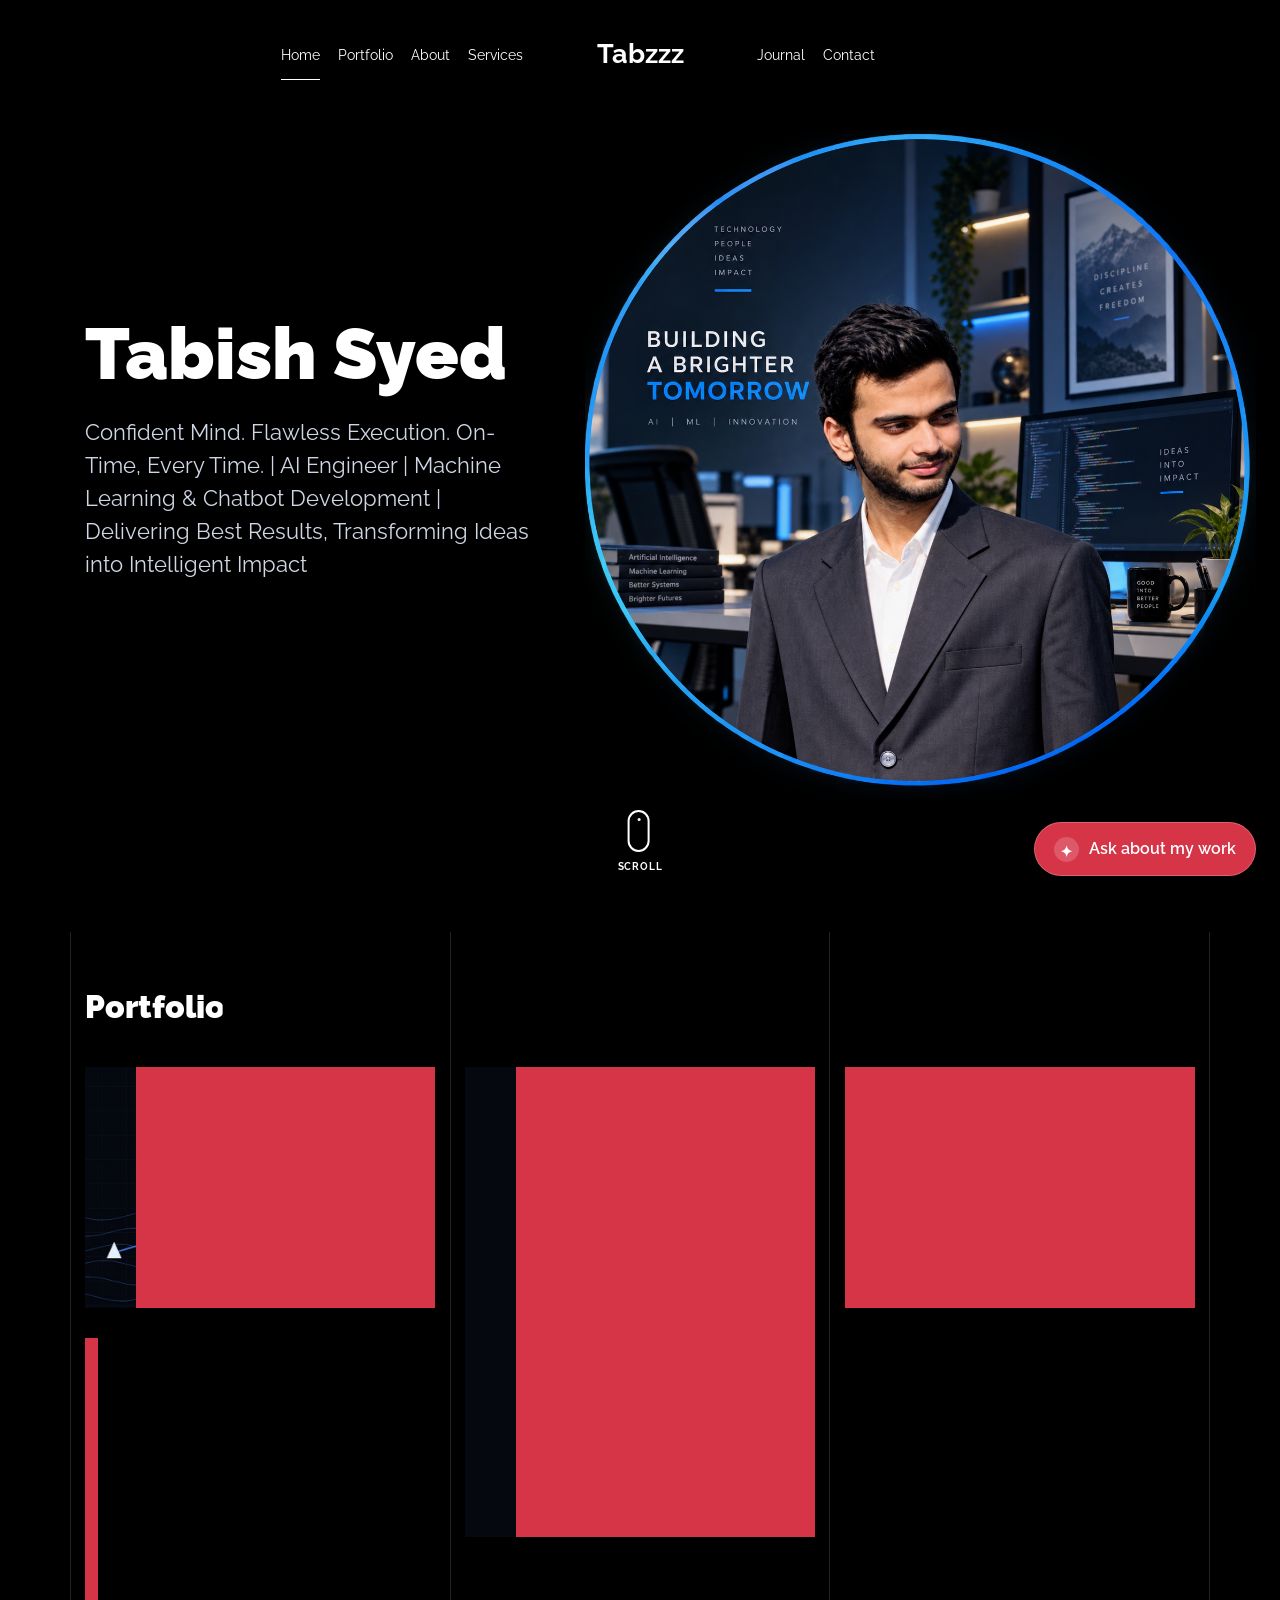
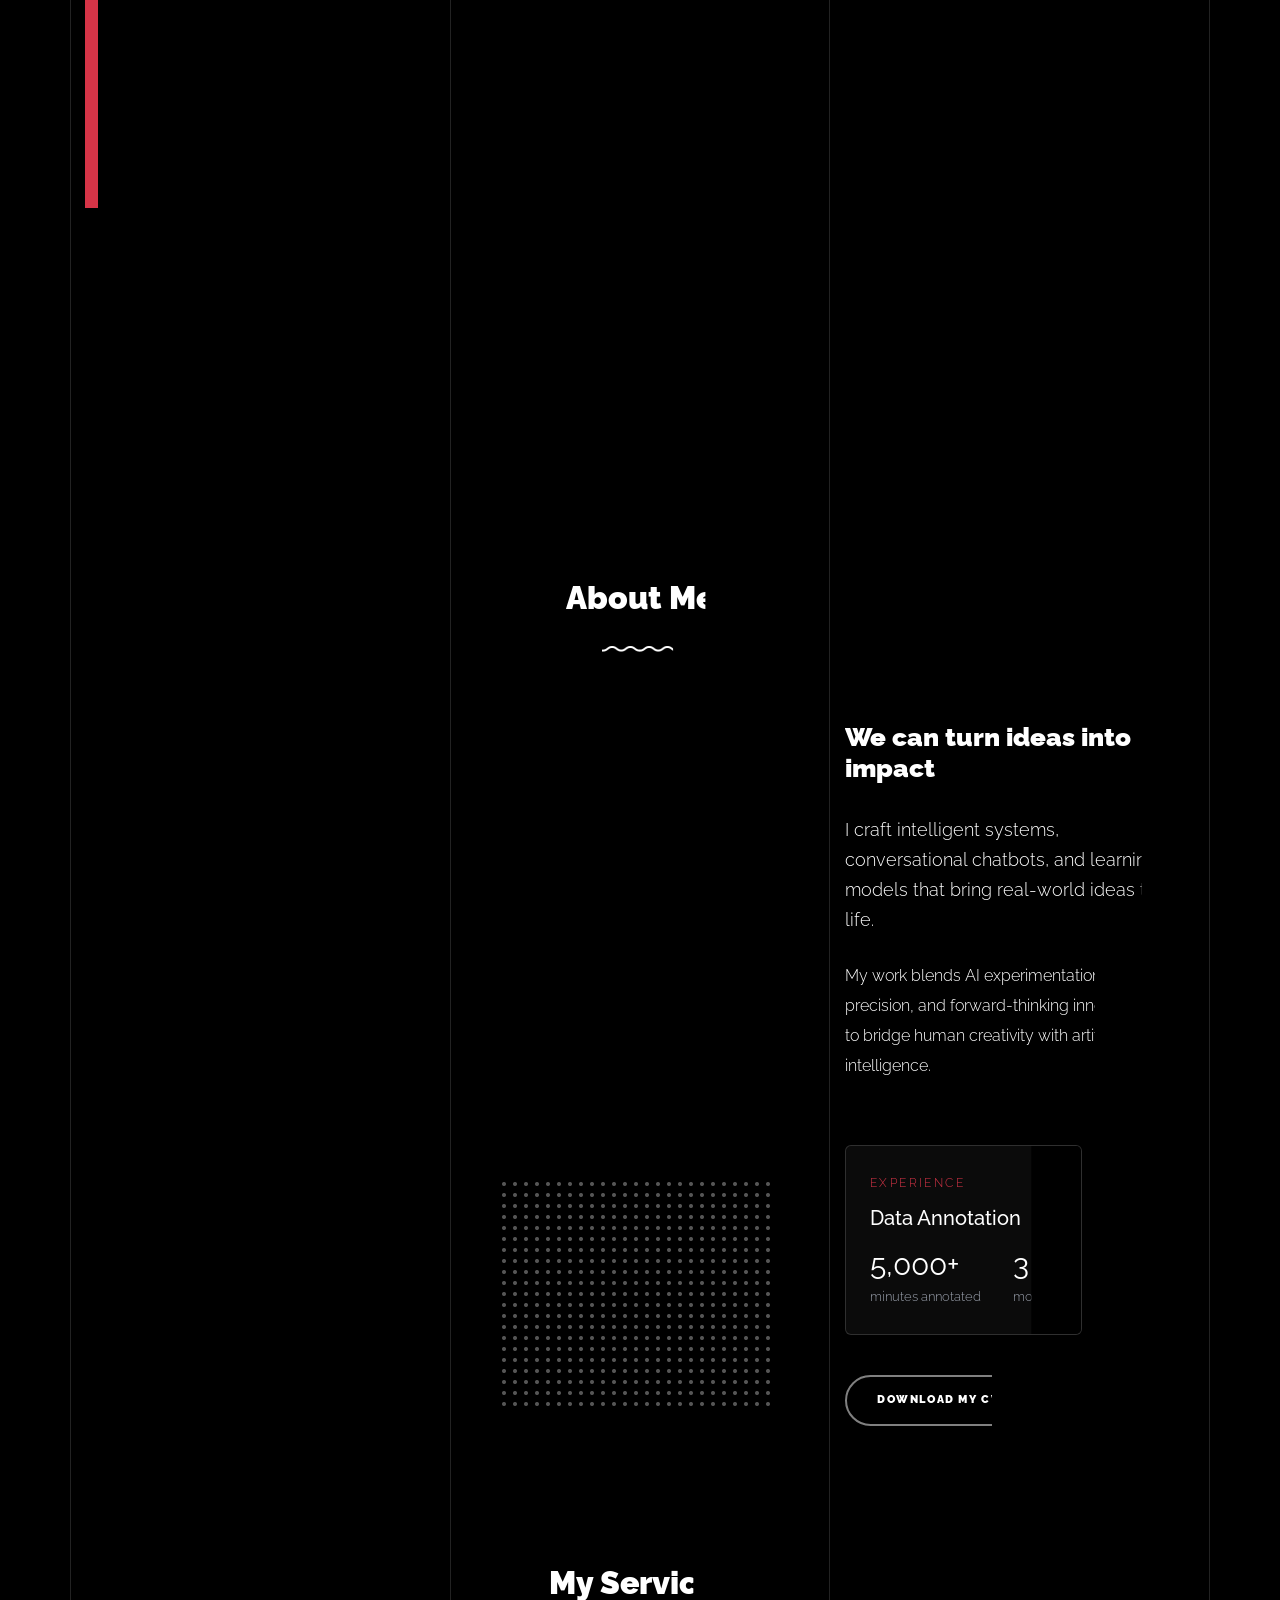
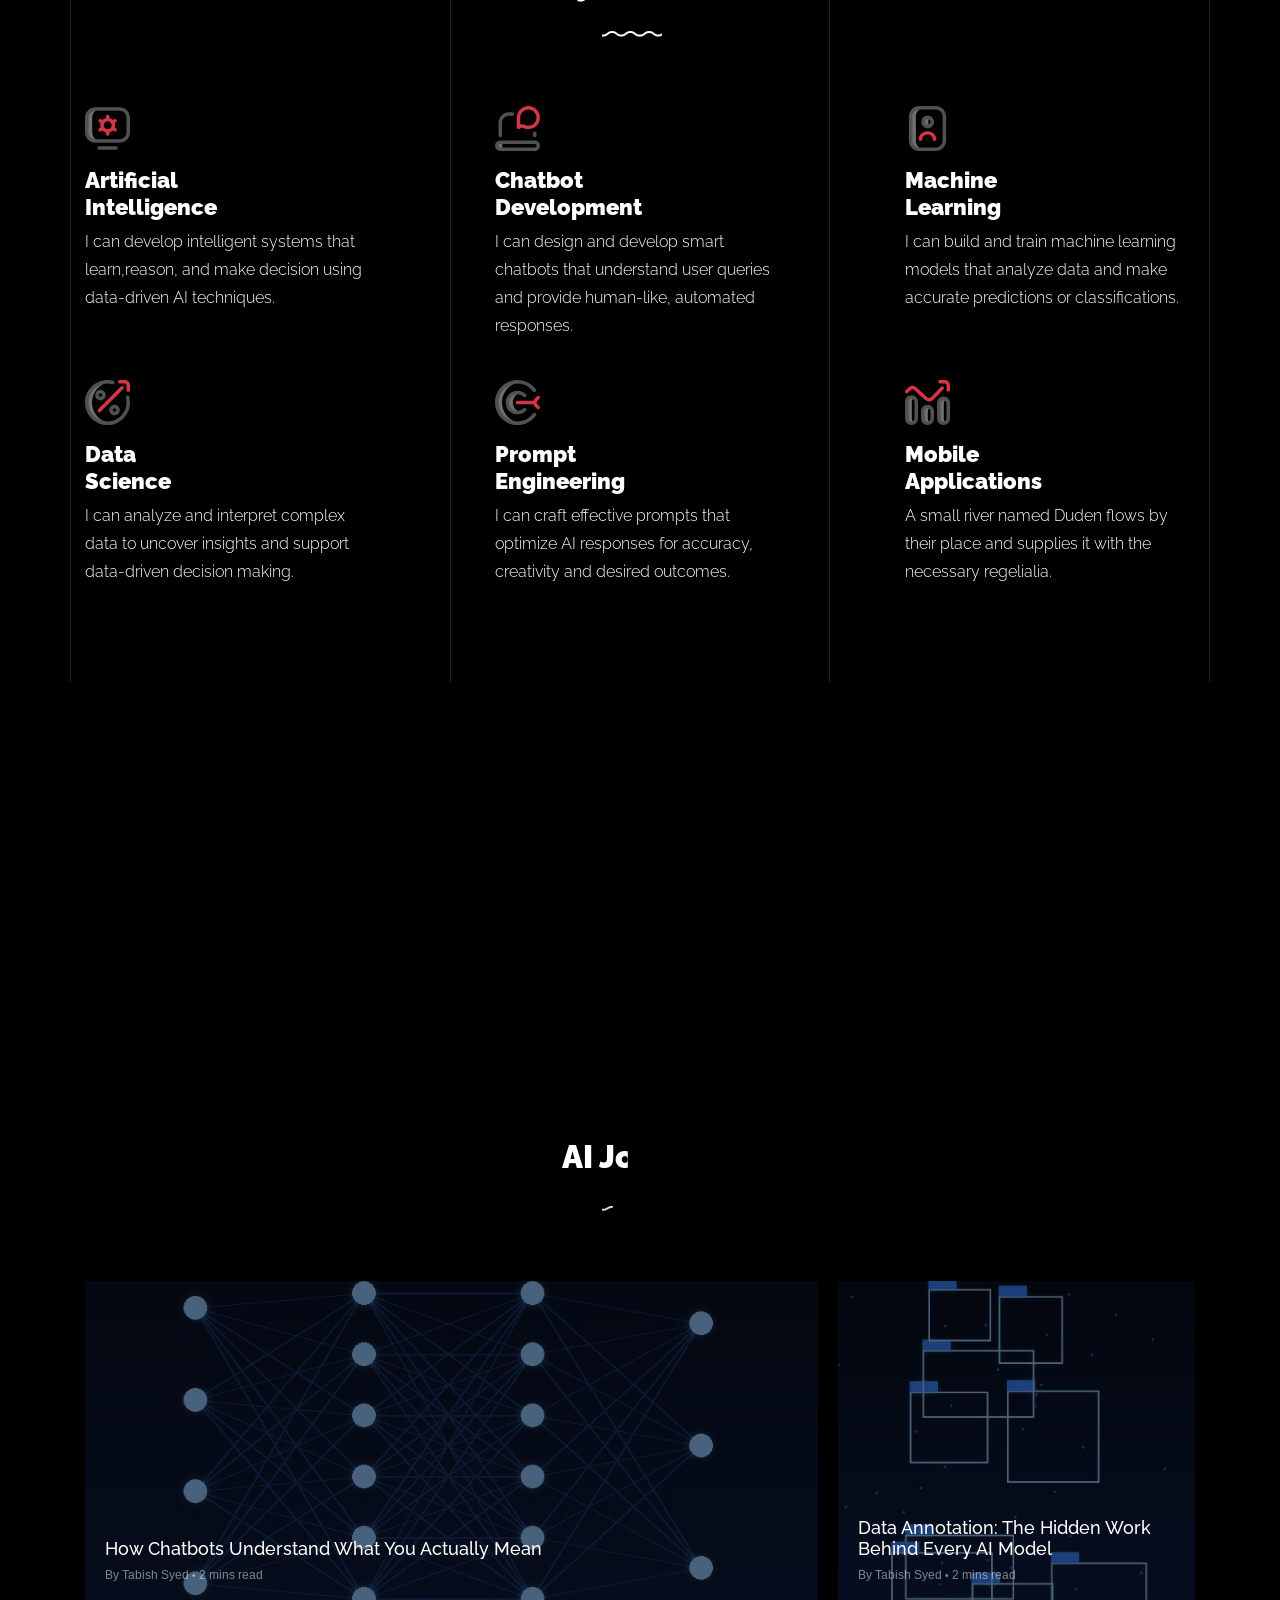
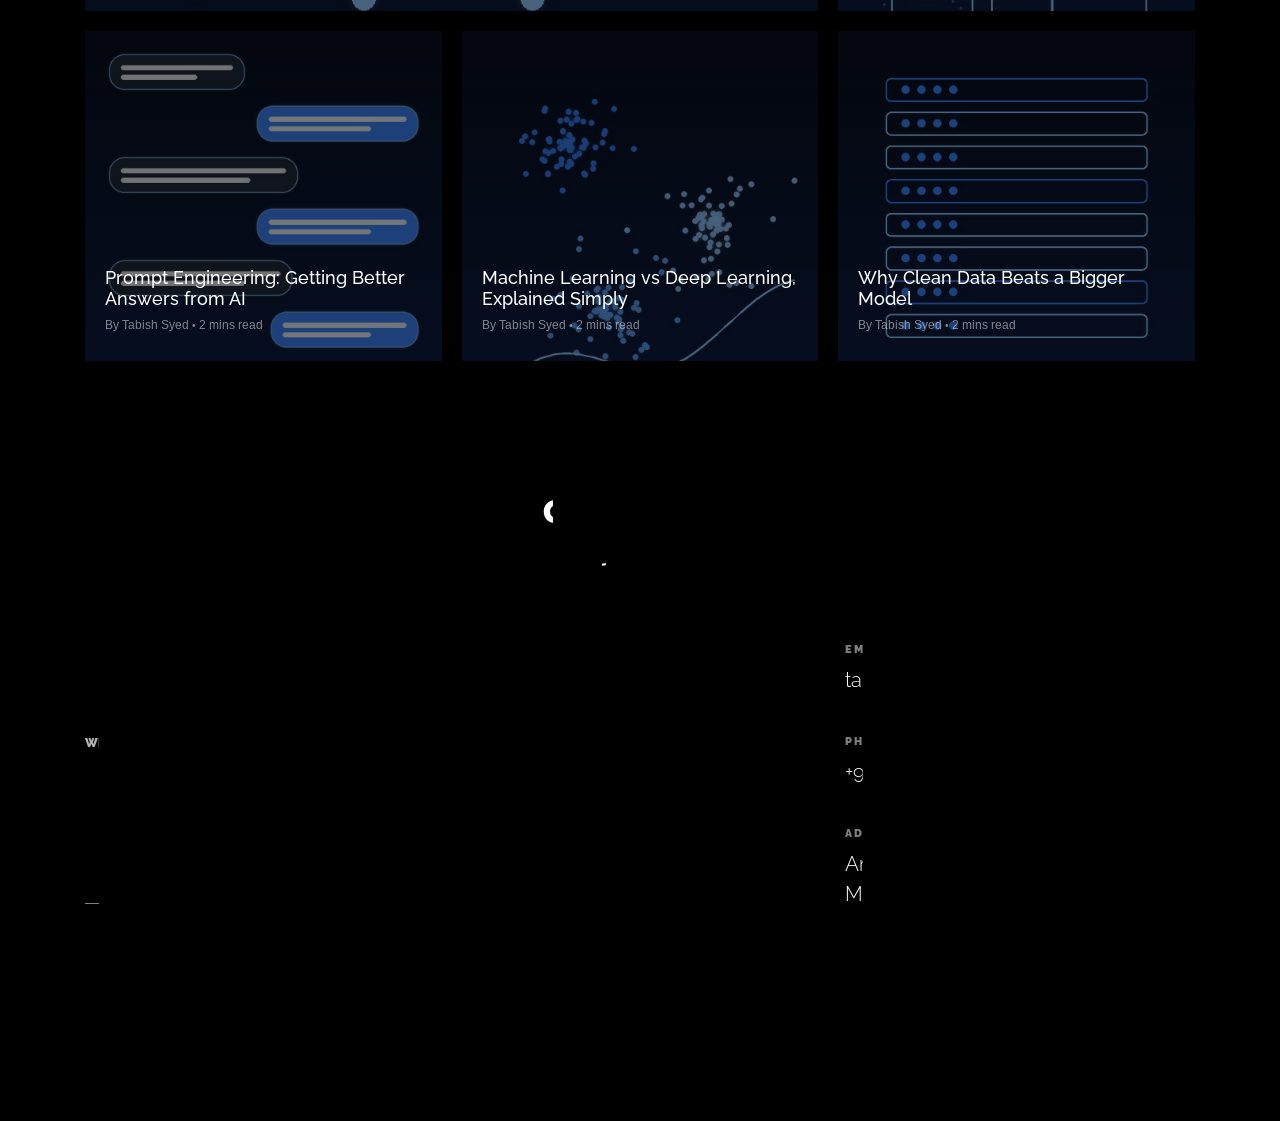
==== commit d61e6057: "Add portfolio chatbot" ====
--- a/index.html
+++ b/index.html
@@ -507,6 +507,7 @@
 
     <script src="js/scripts-dist.js"></script>
     <script src="js/main.js"></script>
+    <script src="js/portfolio-chatbot.js"></script>
 
   </body>
-</html>+</html>
--- a/css/custom.css
+++ b/css/custom.css
@@ -43,3 +43,52 @@
 
 /* --- Footer: black to match theme --- */
 .unslate_co--footer { background-color: #000; border-top: 1px solid rgba(255,255,255,.12); }
+
+/* --- Portfolio FAQ chat widget --- */
+.portfolio-chat-launcher {
+  position: fixed; right: 24px; bottom: 24px; z-index: 1050;
+  display: inline-flex; align-items: center; gap: 10px;
+  min-height: 54px; padding: 0 19px; border: 1px solid rgba(255,255,255,.22);
+  border-radius: 999px; background: #d63447; color: #fff; font: inherit; font-weight: 600;
+  box-shadow: 0 10px 32px rgba(0,0,0,.36); cursor: pointer; transition: transform .2s, background .2s;
+}
+.portfolio-chat-launcher:hover { background: #b92235; color: #fff; transform: translateY(-2px); }
+.portfolio-chat-launcher:focus-visible,
+.portfolio-chat-panel button:focus-visible,
+.portfolio-chat-panel a:focus-visible,
+.portfolio-chat-panel input:focus-visible { outline: 3px solid #f7c948; outline-offset: 3px; }
+.portfolio-chat-launcher__icon { display: grid; place-items: center; width: 25px; height: 25px; border-radius: 50%; background: rgba(255,255,255,.18); font-size: 15px; }
+.portfolio-chat-panel {
+  position: fixed; right: 24px; bottom: 91px; z-index: 1050; display: flex; flex-direction: column;
+  width: min(380px, calc(100vw - 32px)); height: min(560px, calc(100dvh - 125px)); min-height: 390px;
+  overflow: hidden; border: 1px solid rgba(255,255,255,.14); border-radius: 18px;
+  background: #111318; color: #f7f7f8; box-shadow: 0 20px 65px rgba(0,0,0,.55);
+}
+.portfolio-chat-panel[hidden] { display: none; }
+.portfolio-chat-header { display: flex; align-items: center; justify-content: space-between; gap: 12px; padding: 17px 18px; background: #191b22; border-bottom: 1px solid rgba(255,255,255,.1); }
+.portfolio-chat-brand { display: flex; align-items: center; gap: 11px; }
+.portfolio-chat-avatar { display: grid; place-items: center; width: 38px; height: 38px; border-radius: 12px; background: #d63447; color: #fff; font-weight: 700; }
+.portfolio-chat-title { margin: 0; color: #fff; font-size: 15px; font-weight: 700; }
+.portfolio-chat-status { display: block; margin-top: 2px; color: #a8adb8; font-size: 12px; }
+.portfolio-chat-close { display: grid; place-items: center; width: 34px; height: 34px; border: 0; border-radius: 9px; background: transparent; color: #d6d8de; font-size: 22px; cursor: pointer; }
+.portfolio-chat-close:hover { background: rgba(255,255,255,.1); }
+.portfolio-chat-messages { flex: 1; overflow-y: auto; padding: 17px; scroll-behavior: smooth; }
+.portfolio-chat-message { width: fit-content; max-width: 88%; margin: 0 0 12px; padding: 11px 13px; border-radius: 14px 14px 14px 4px; background: #20232b; color: #eef0f4; font-size: 14px; line-height: 1.5; overflow-wrap: anywhere; }
+.portfolio-chat-message--user { margin-left: auto; border-radius: 14px 14px 4px 14px; background: #d63447; color: #fff; }
+.portfolio-chat-links { display: flex; flex-wrap: wrap; gap: 7px; margin: -3px 0 13px; }
+.portfolio-chat-links a { padding: 6px 10px; border: 1px solid rgba(214,52,71,.55); border-radius: 999px; color: #ff8794; font-size: 12px; text-decoration: none; }
+.portfolio-chat-links a:hover { background: rgba(214,52,71,.16); }
+.portfolio-chat-suggestions { display: flex; flex-wrap: wrap; gap: 7px; margin-top: 7px; }
+.portfolio-chat-suggestions button { padding: 7px 10px; border: 1px solid rgba(255,255,255,.16); border-radius: 999px; background: transparent; color: #d6d8de; font: inherit; font-size: 12px; cursor: pointer; }
+.portfolio-chat-suggestions button:hover { border-color: #d63447; color: #fff; }
+.portfolio-chat-form { display: flex; gap: 9px; padding: 13px; border-top: 1px solid rgba(255,255,255,.1); background: #171920; }
+.portfolio-chat-input { min-width: 0; flex: 1; height: 43px; padding: 0 13px; border: 1px solid rgba(255,255,255,.15); border-radius: 11px; background: #0d0f13; color: #fff; font: inherit; font-size: 14px; }
+.portfolio-chat-input::placeholder { color: #858b97; }
+.portfolio-chat-send { width: 43px; height: 43px; border: 0; border-radius: 11px; background: #d63447; color: #fff; font-size: 18px; cursor: pointer; }
+.portfolio-chat-send:hover { background: #b92235; }
+.portfolio-chat-note { margin: 0; padding: 0 14px 11px; background: #171920; color: #888e99; font-size: 10px; }
+@media (max-width: 575.98px) {
+  .portfolio-chat-launcher { right: 16px; bottom: 16px; min-height: 50px; }
+  .portfolio-chat-panel { right: 10px; bottom: 76px; width: calc(100vw - 20px); height: min(570px, calc(100dvh - 96px)); min-height: 350px; }
+}
+@media (prefers-reduced-motion: reduce) { .portfolio-chat-launcher { transition: none; } .portfolio-chat-messages { scroll-behavior: auto; } }
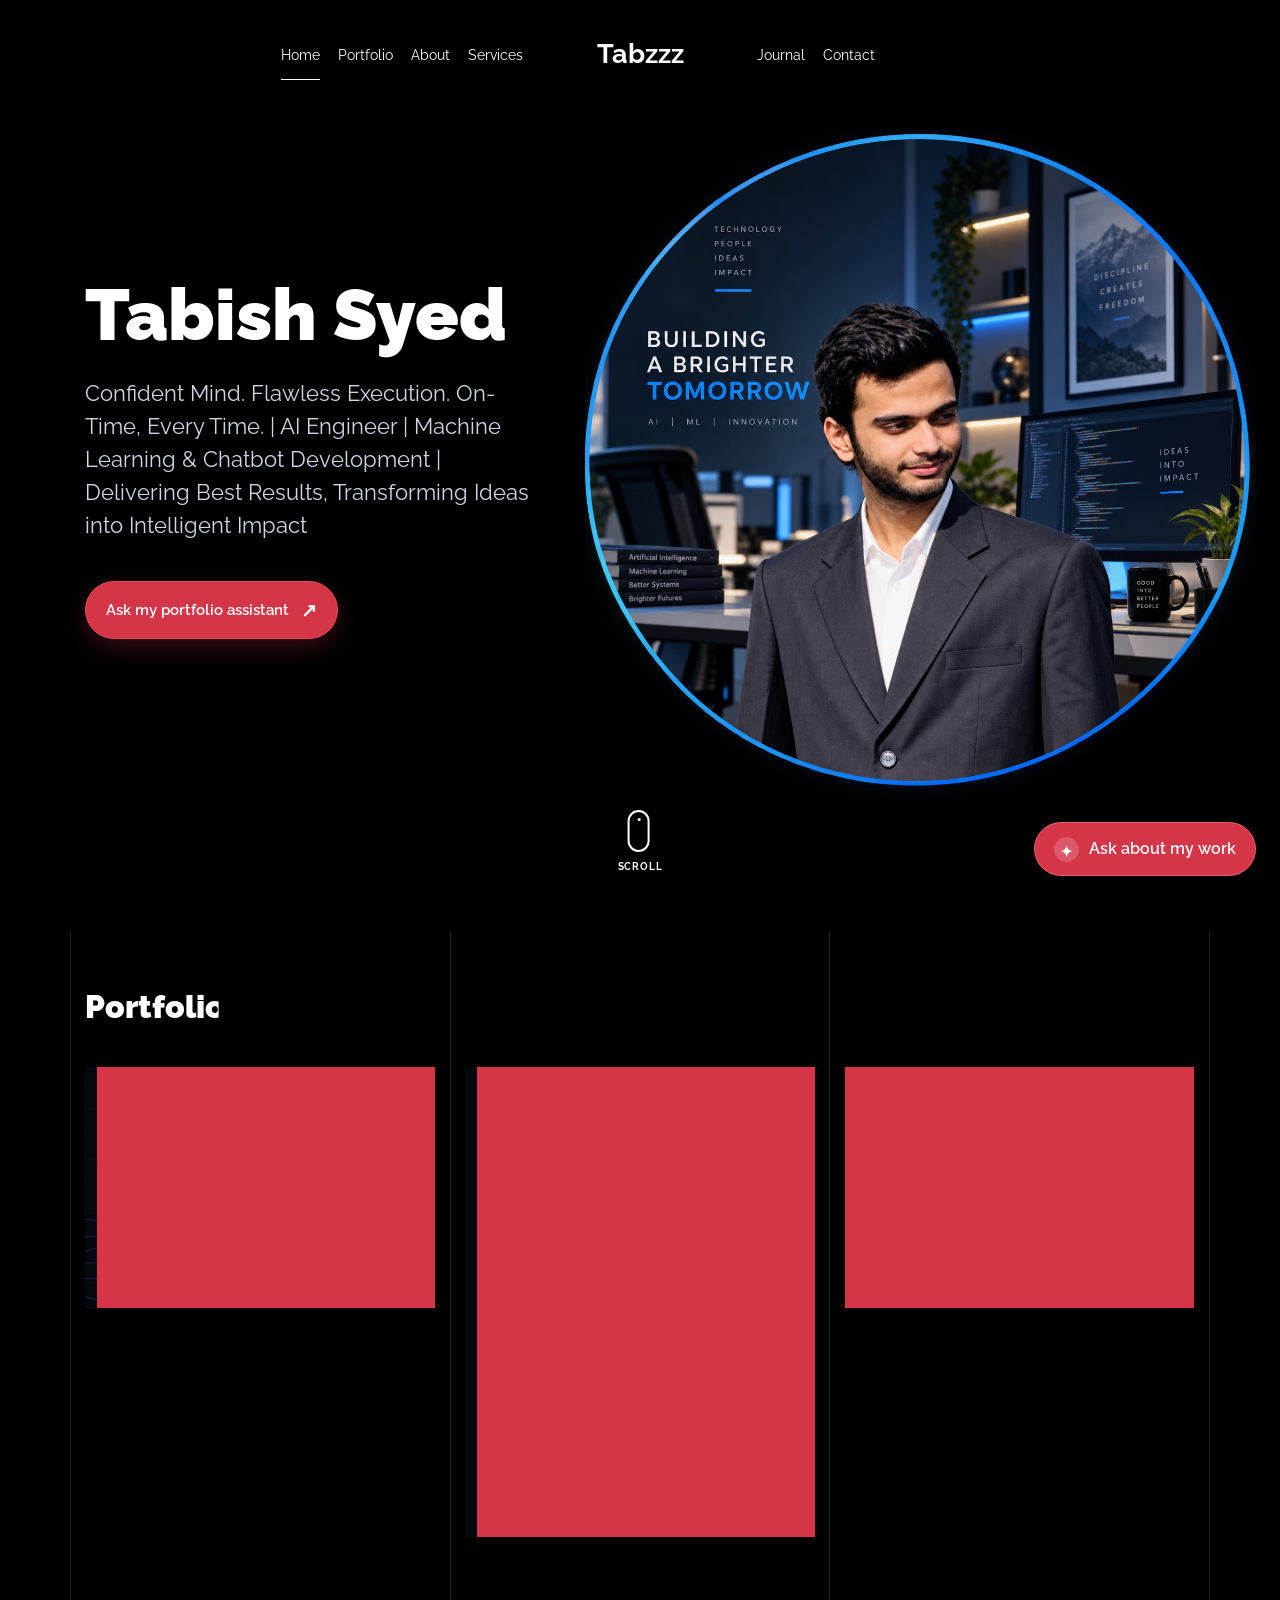
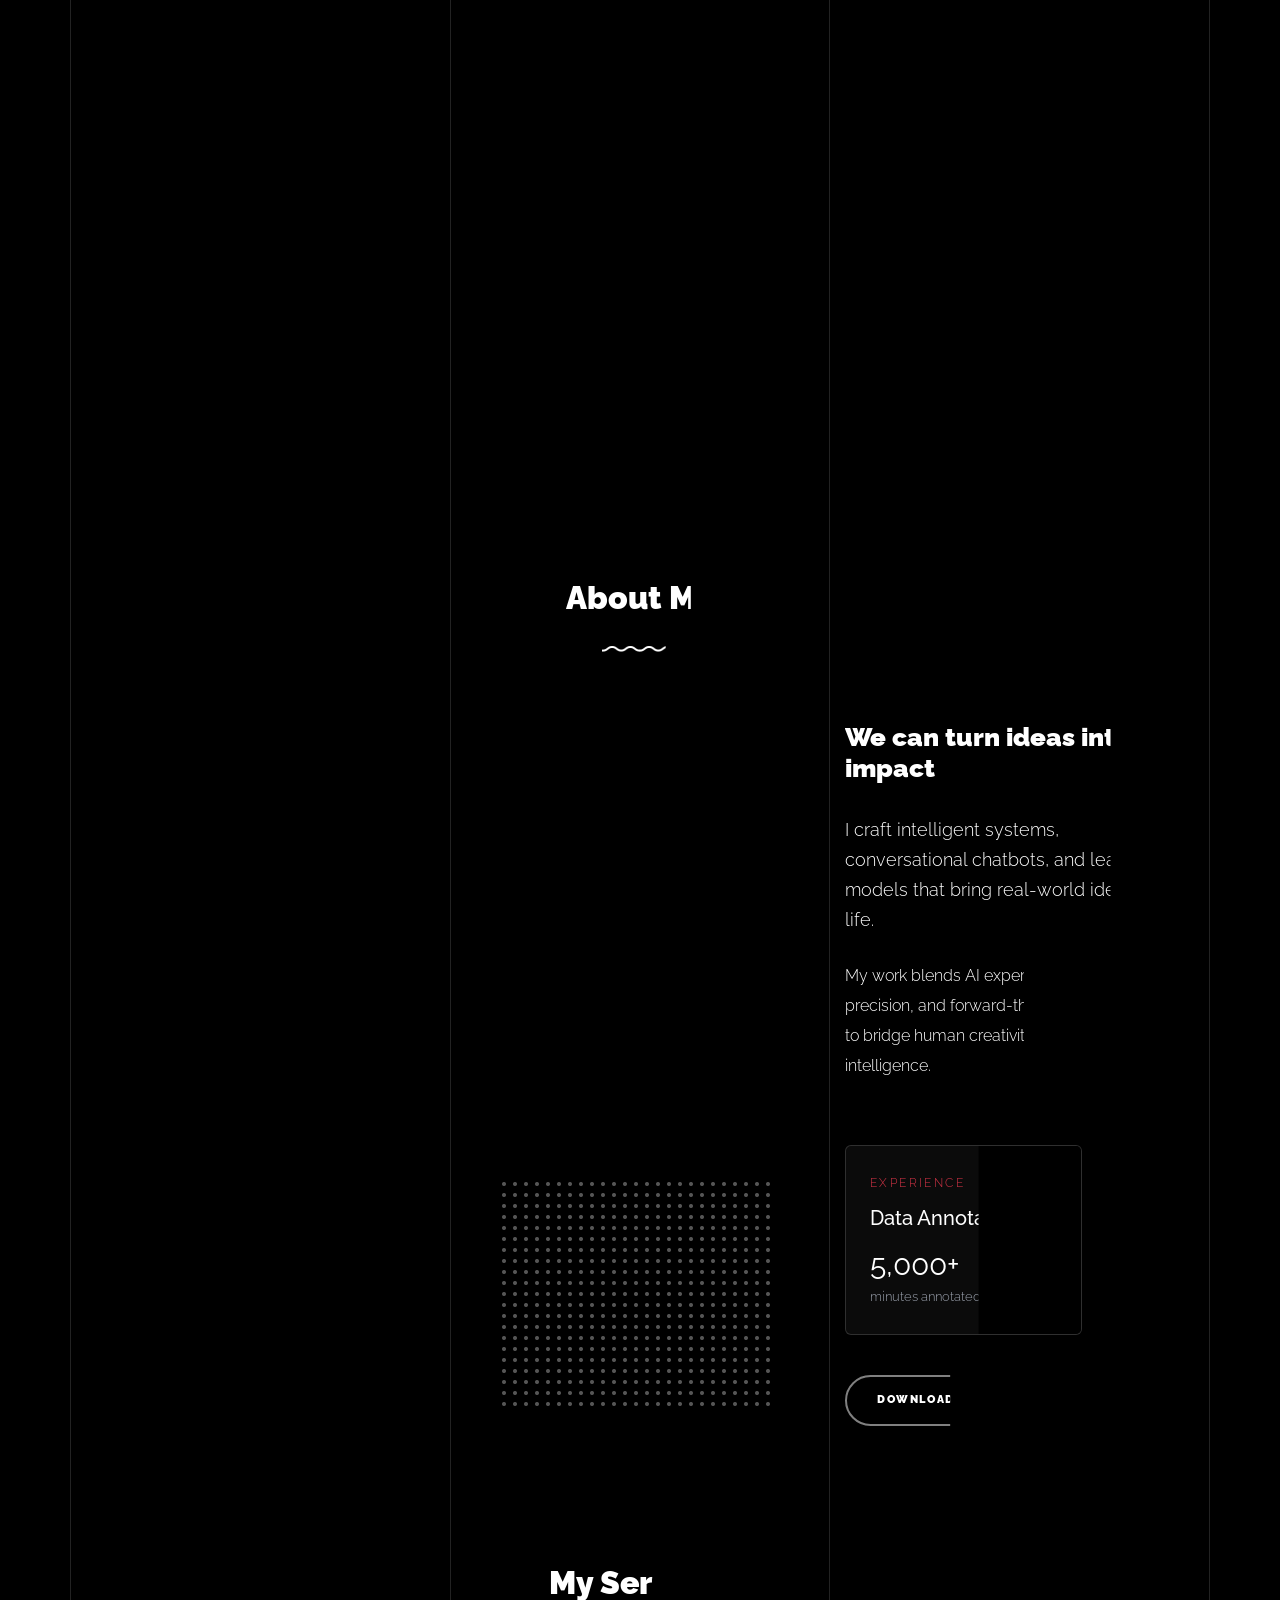
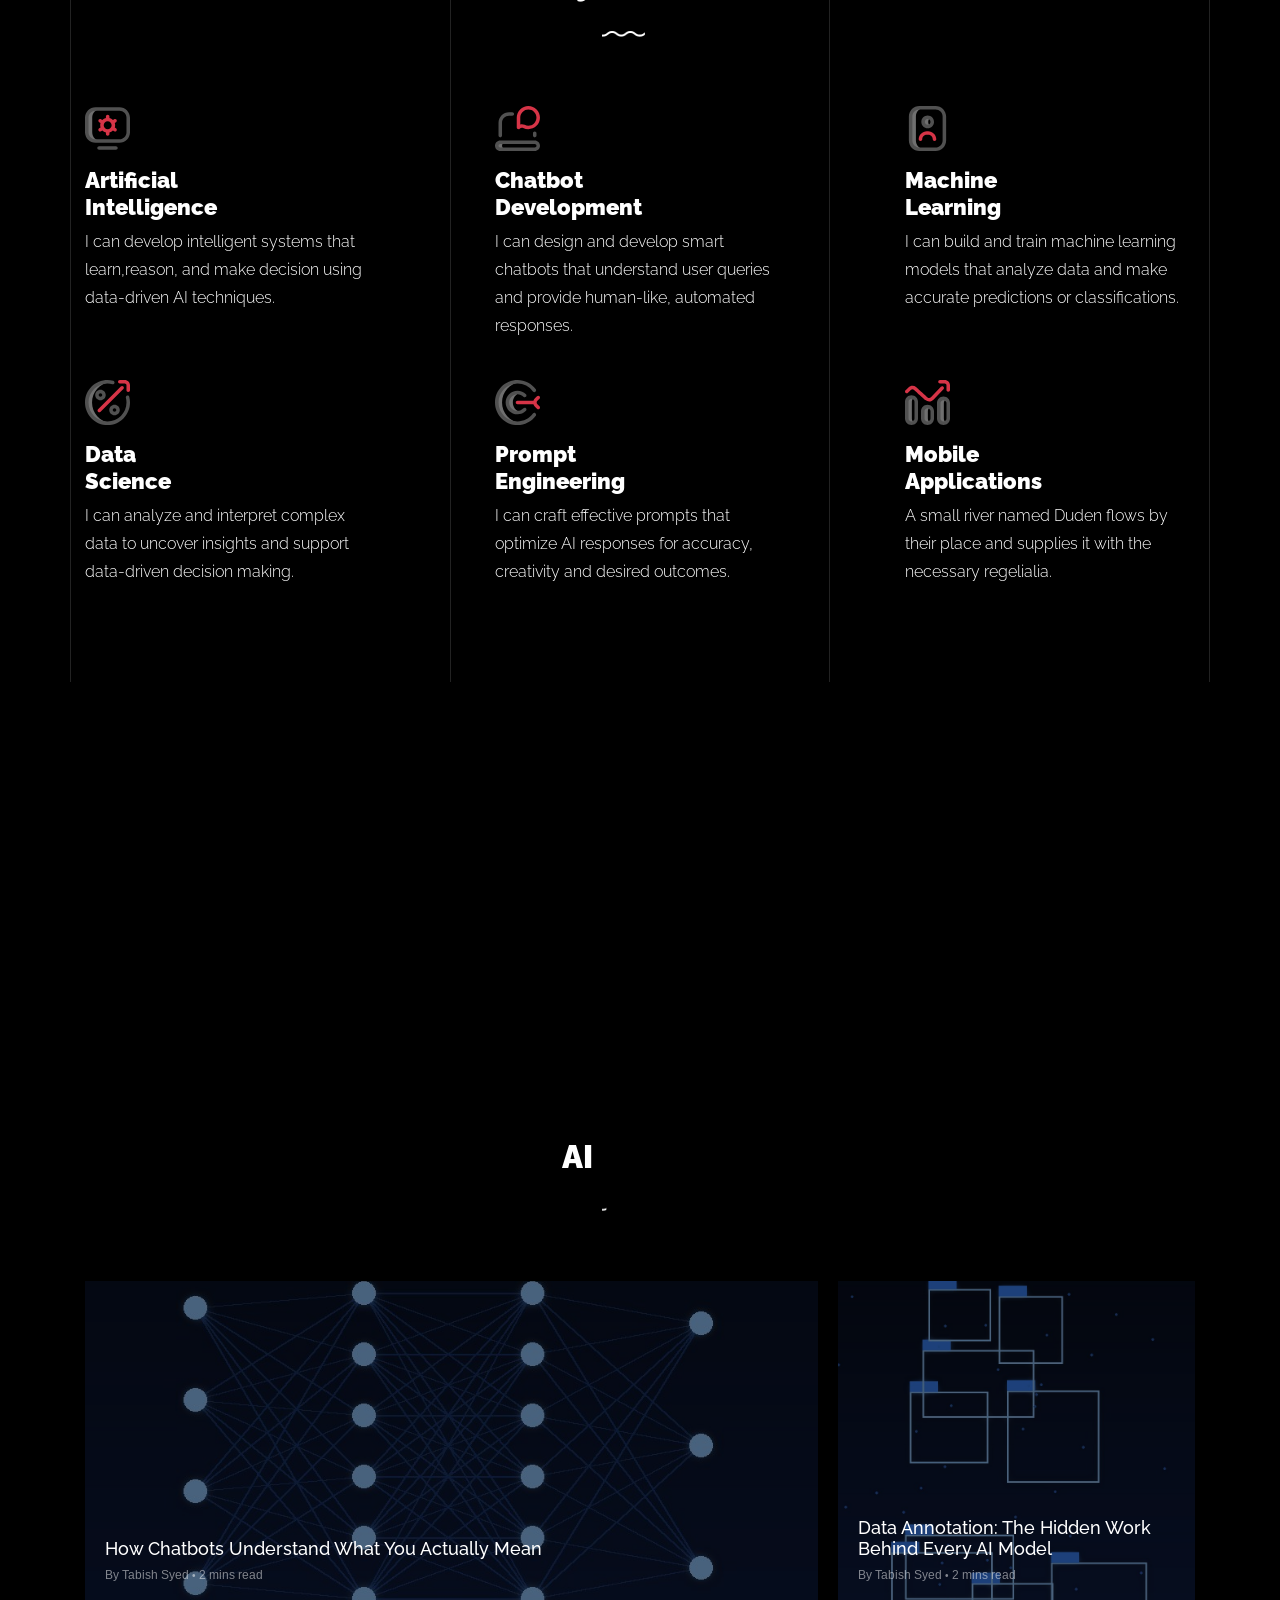
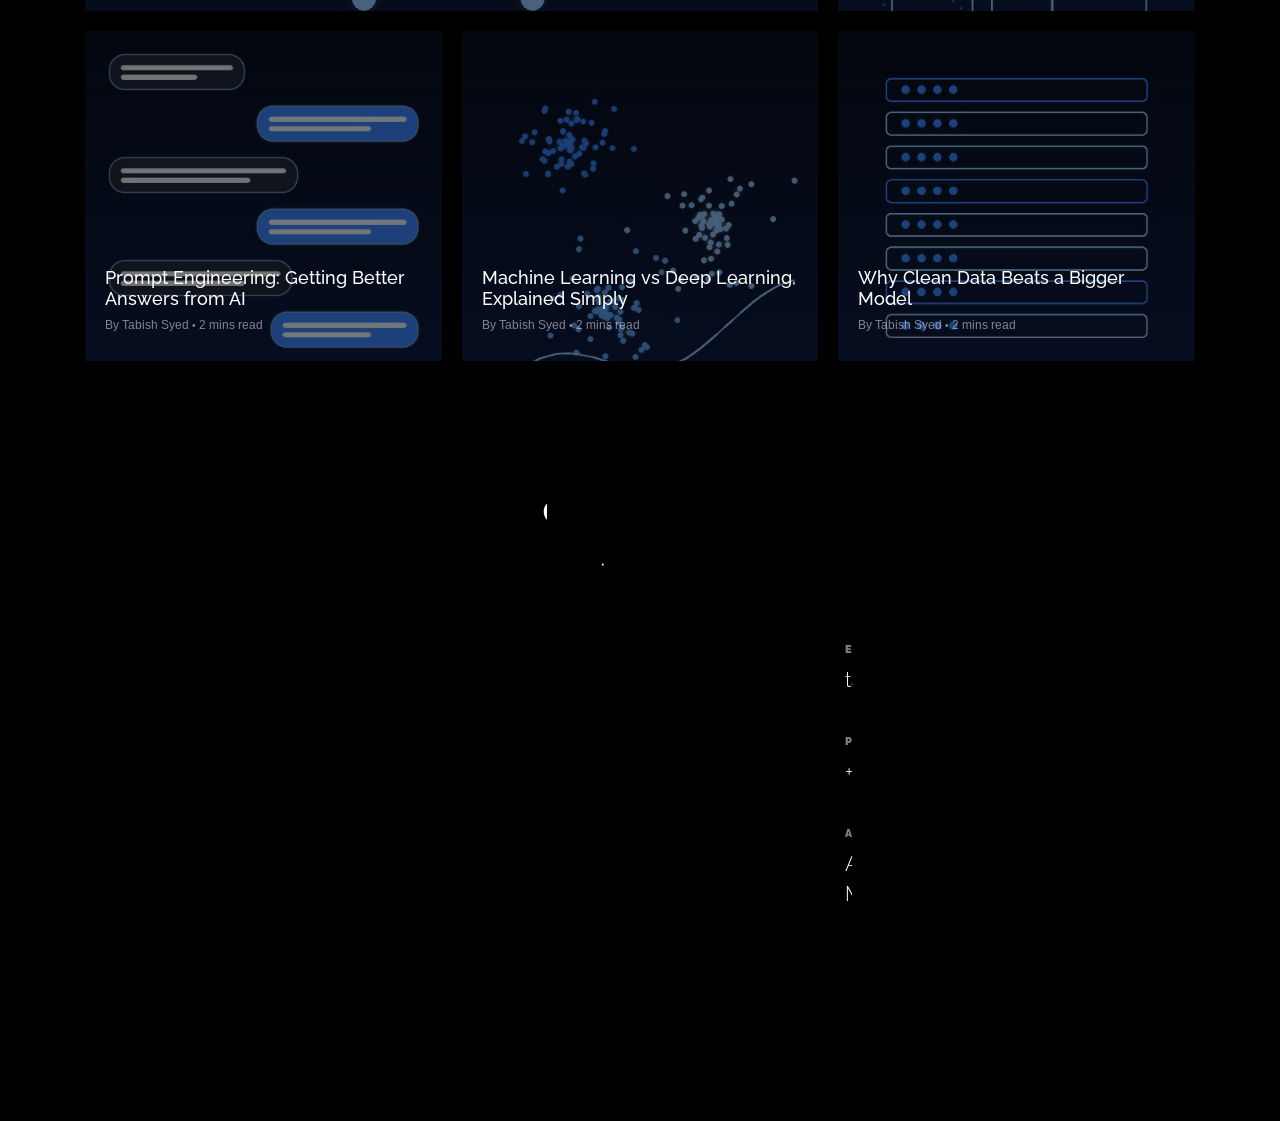
==== commit 629a4172: "edited chatbot" ====
--- a/index.html
+++ b/index.html
@@ -92,6 +92,7 @@
             <div class="col-lg-5 text-left">
               <h1 class="heading gsap-reveal-hero">Tabish Syed</h1>
               <h2 class="subheading gsap-reveal-hero">Confident Mind. Flawless Execution. On-Time, Every Time. | AI Engineer | Machine Learning & Chatbot Development | Delivering Best Results, Transforming Ideas into Intelligent Impact</h2>
+              <button type="button" class="portfolio-chat-hero" id="portfolio-chat-hero-open">Ask my portfolio assistant <span aria-hidden="true">↗</span></button>
             </div>
 
           </div>
--- a/css/custom.css
+++ b/css/custom.css
@@ -10,6 +10,10 @@
 }
 .cover-v1#home-section .heading { font-size: 4.5rem; }
 .cover-v1#home-section .subheading { font-size: 22px; line-height: 1.6; color: #cfd6e4; font-weight: 400; }
+.portfolio-chat-hero { display: inline-flex; align-items: center; gap: 12px; margin-top: 20px; padding: 13px 20px; border: 1px solid #e64b5c; border-radius: 999px; background: #d63447; color: #fff; font: inherit; font-size: 15px; font-weight: 600; box-shadow: 0 8px 24px rgba(214,52,71,.25); cursor: pointer; transition: background .2s, transform .2s; }
+.portfolio-chat-hero:hover { background: #b92235; color: #fff; transform: translateY(-2px); }
+.portfolio-chat-hero span { font-size: 19px; line-height: 1; }
+.portfolio-chat-hero:focus-visible { outline: 3px solid #f7c948; outline-offset: 4px; }
 @media (max-width: 991.98px) {
   .cover-v1#home-section {
     background-position: center bottom 60px;
@@ -18,6 +22,7 @@
   .cover-v1#home-section .container > .row { align-items: flex-start !important; padding-top: 120px; }
   .cover-v1#home-section .heading { font-size: 2.6rem; }
   .cover-v1#home-section .subheading { font-size: 16px; }
+  .portfolio-chat-hero { margin-top: 16px; padding: 11px 16px; font-size: 14px; }
 }
 
 /* --- Nav: black bar when scrolling --- */
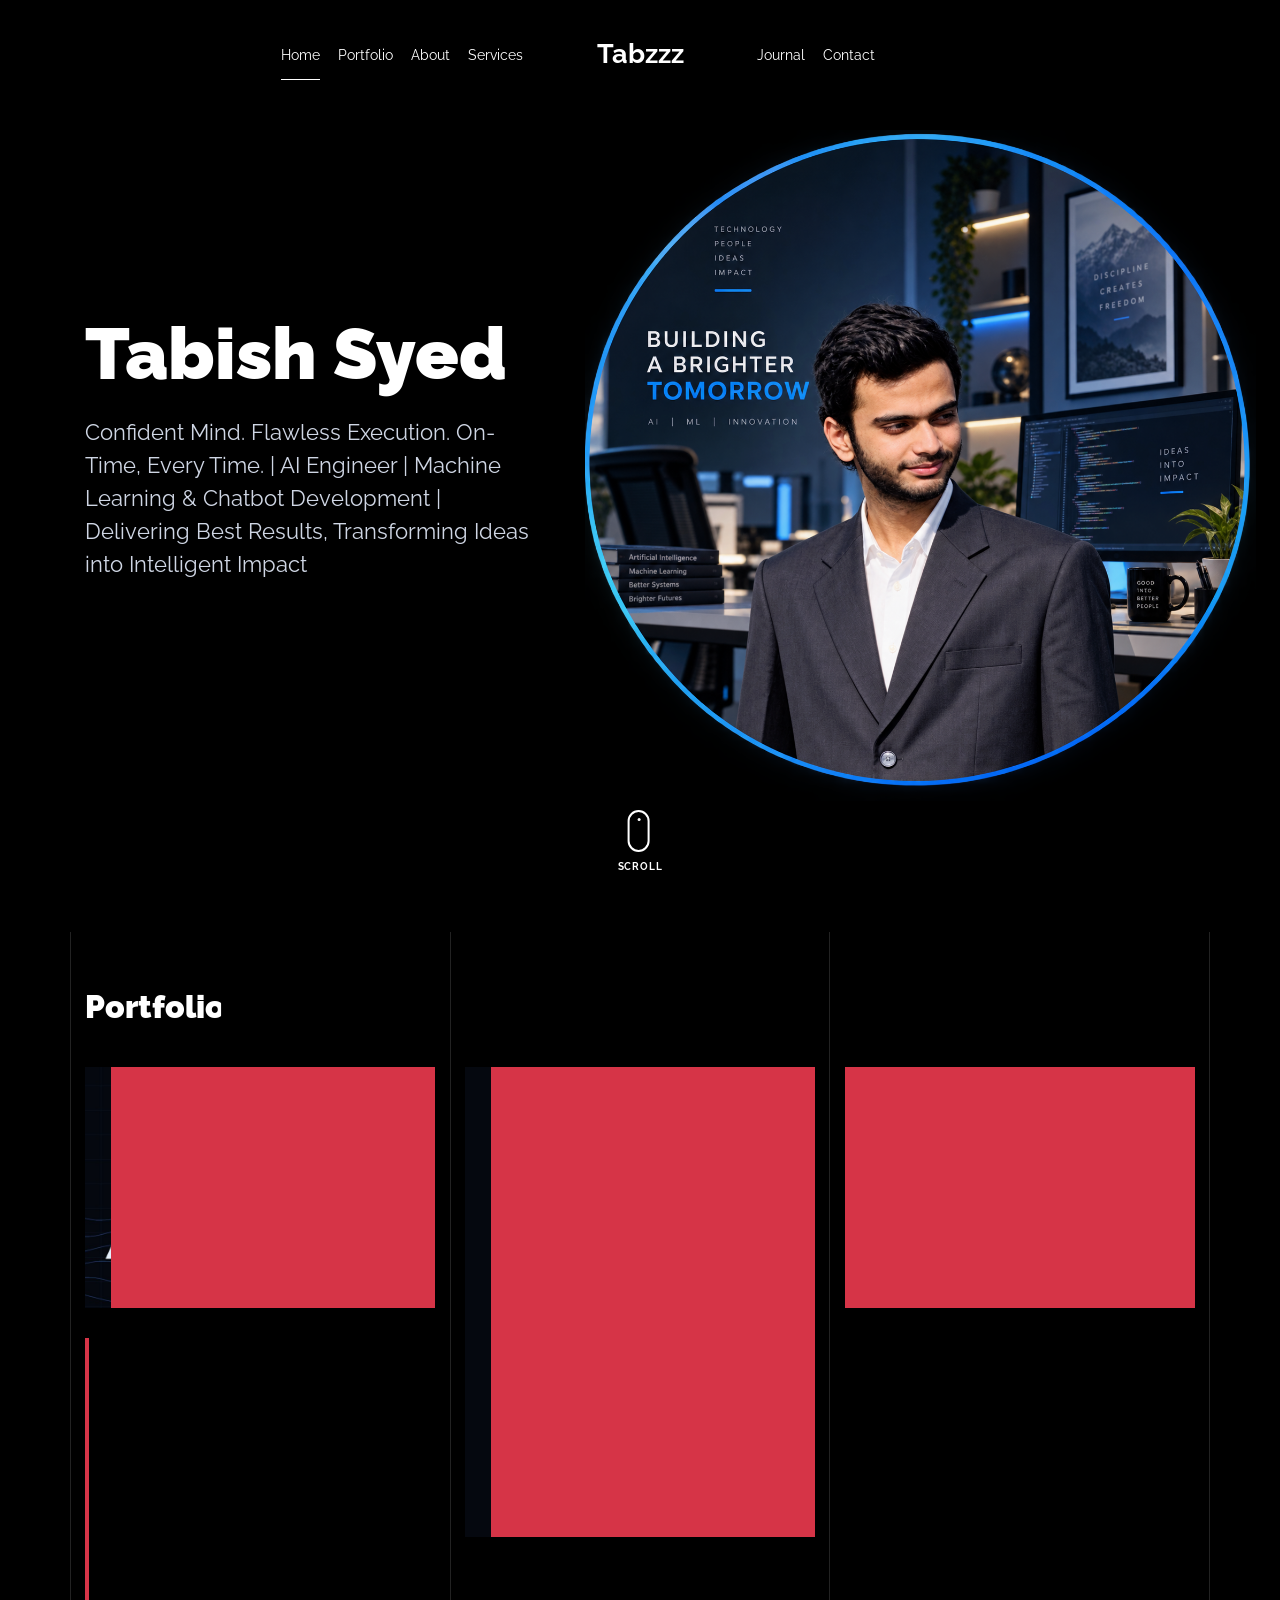
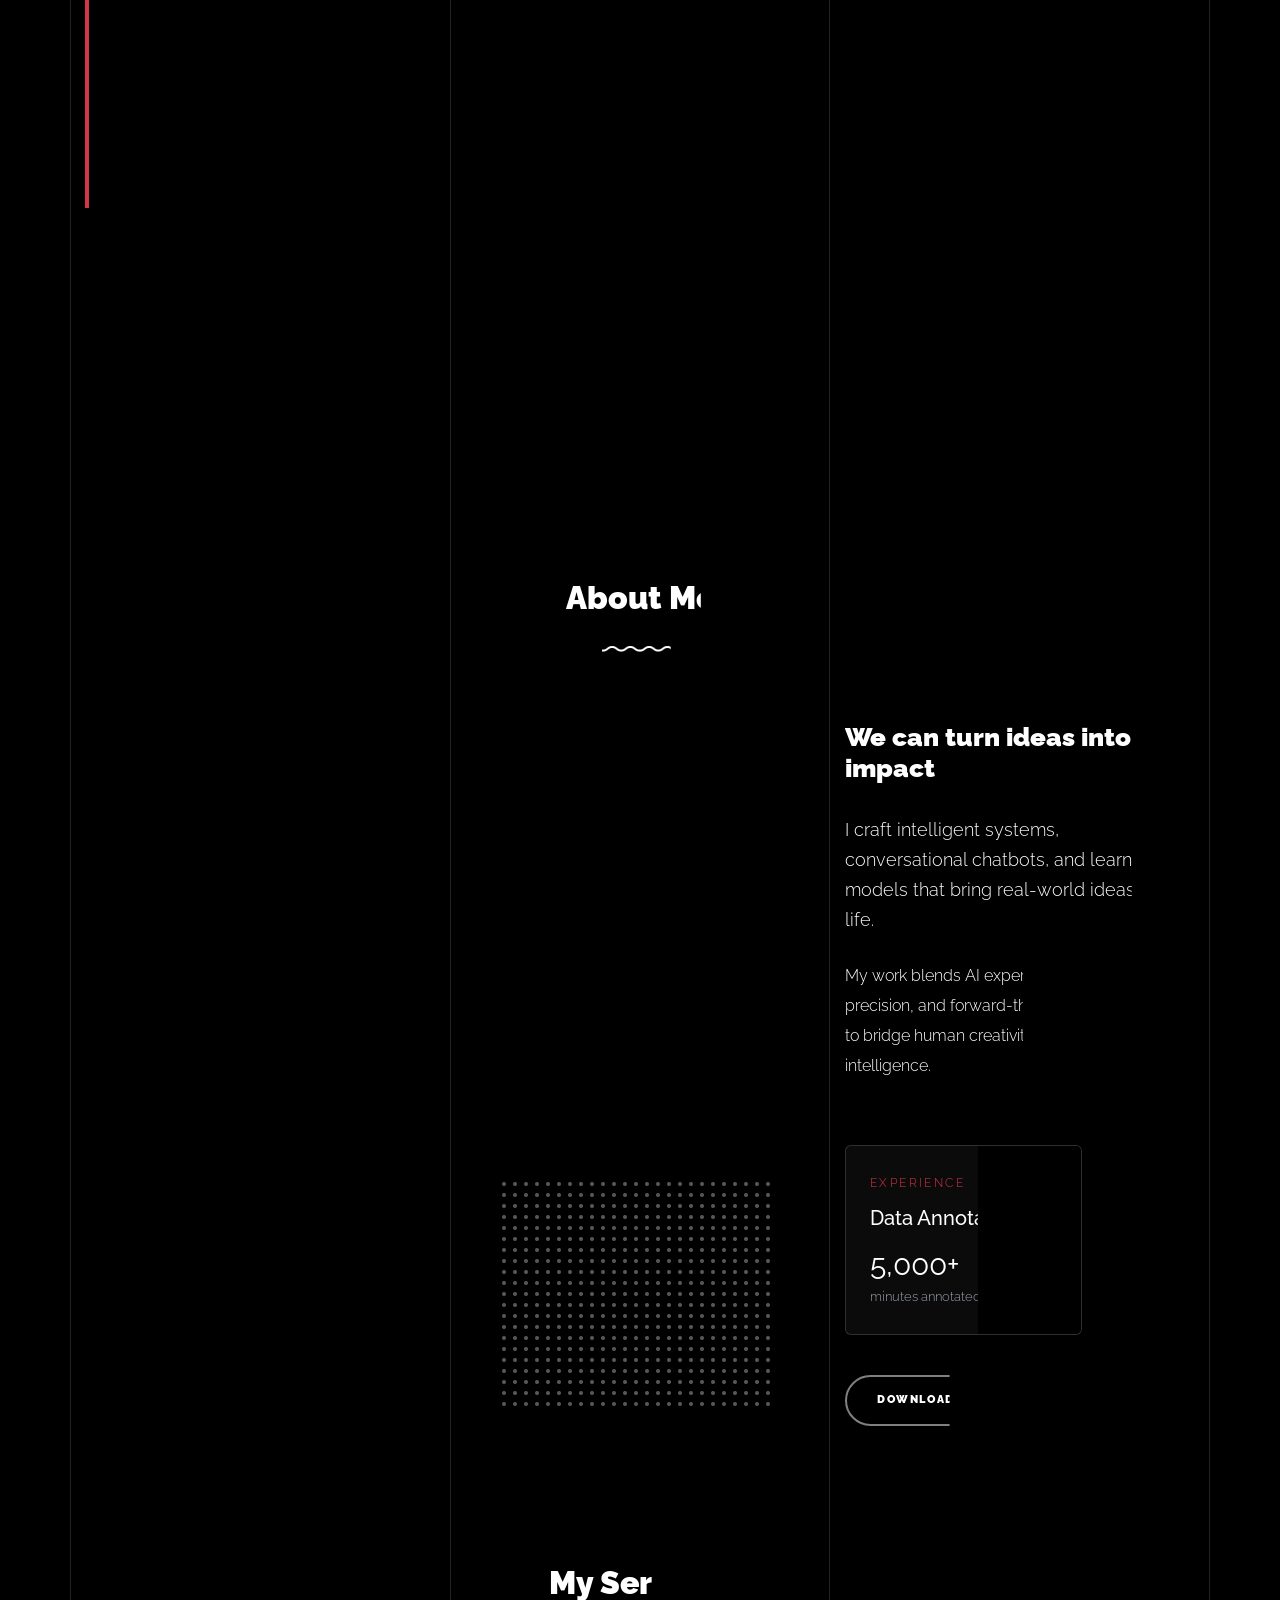
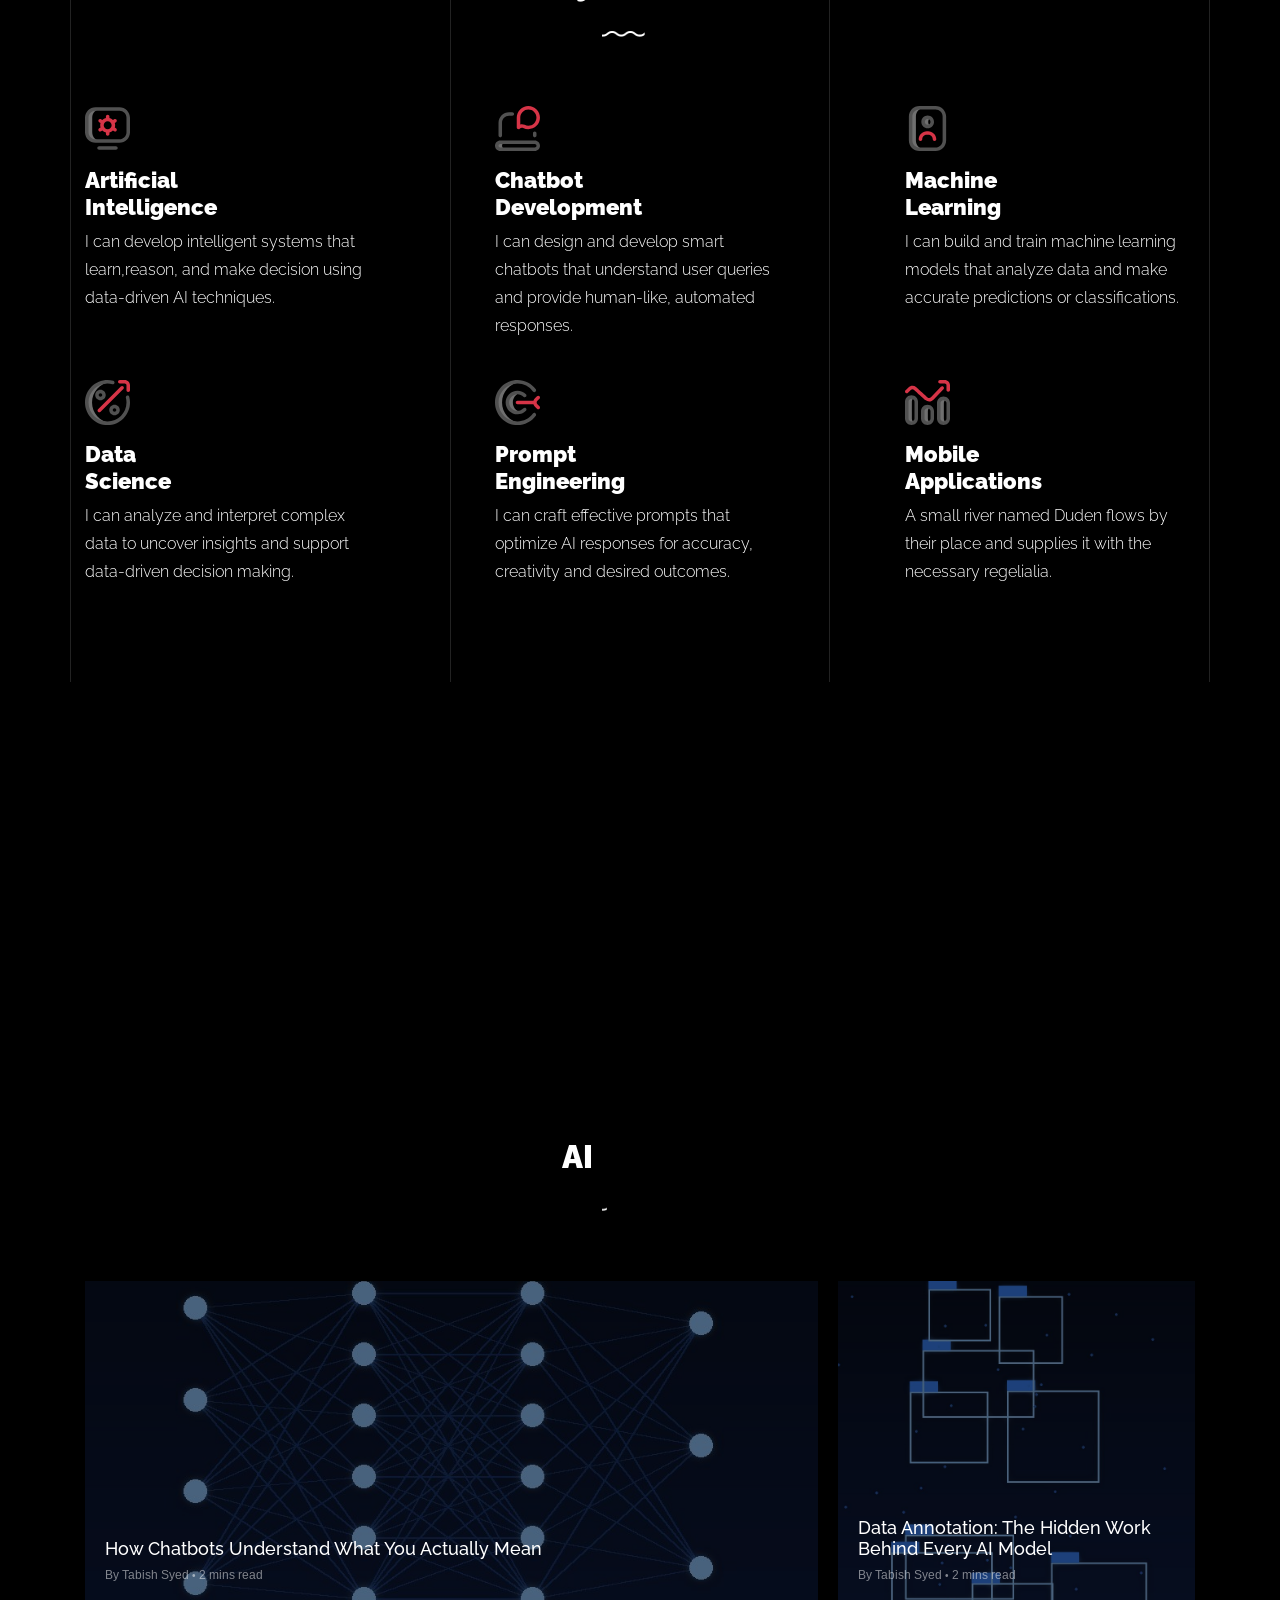
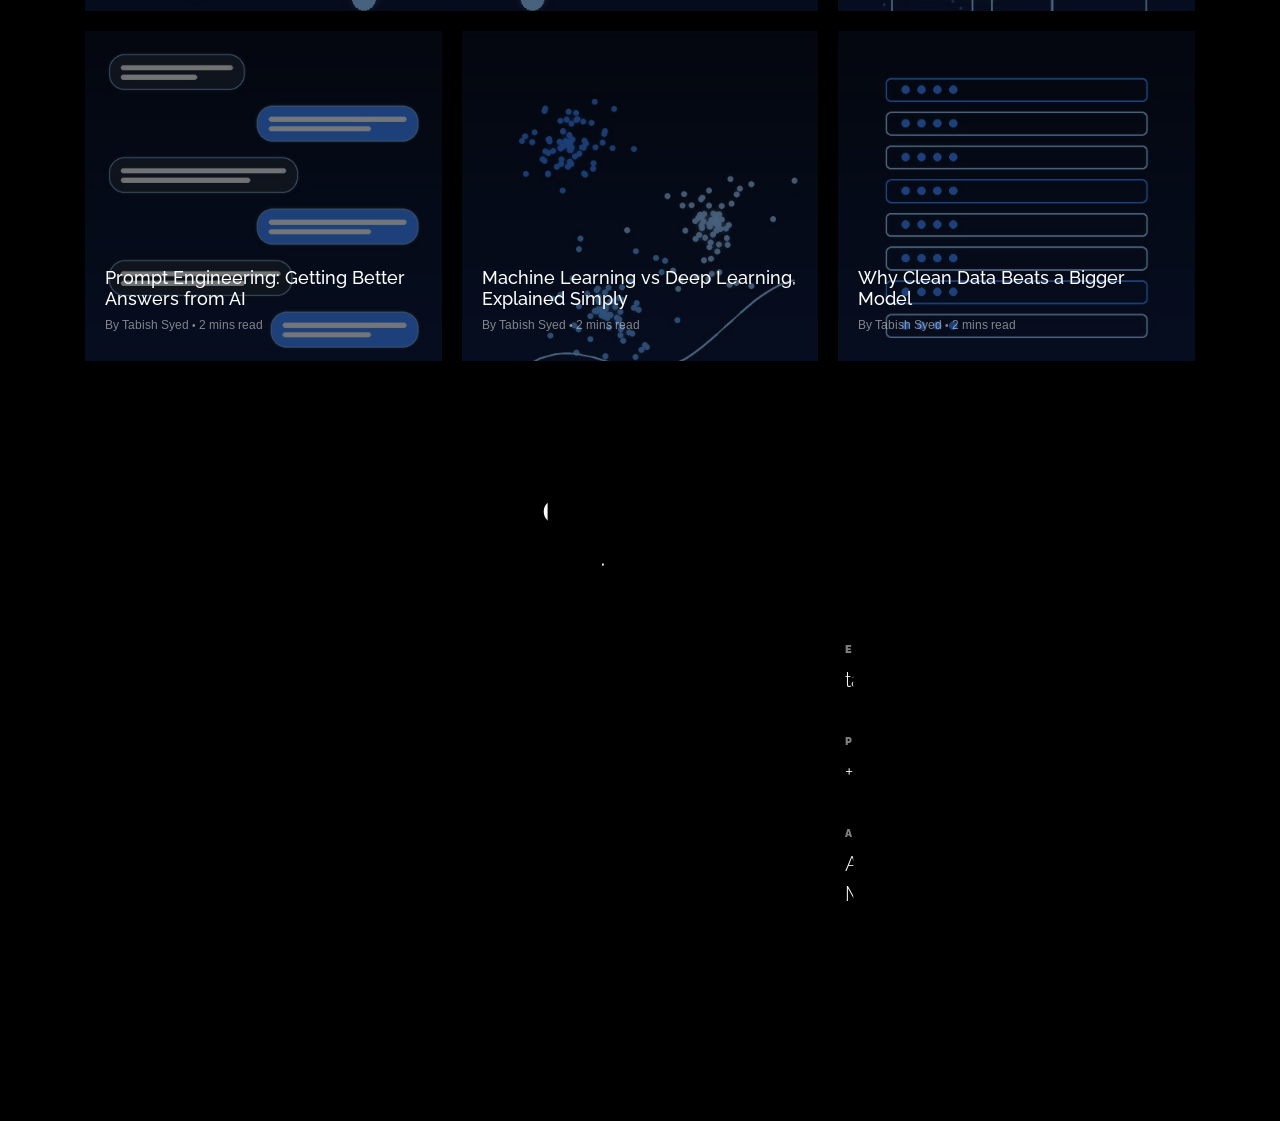
==== commit 6012284f: "deleted" ====
--- a/index.html
+++ b/index.html
@@ -92,7 +92,6 @@
             <div class="col-lg-5 text-left">
               <h1 class="heading gsap-reveal-hero">Tabish Syed</h1>
               <h2 class="subheading gsap-reveal-hero">Confident Mind. Flawless Execution. On-Time, Every Time. | AI Engineer | Machine Learning & Chatbot Development | Delivering Best Results, Transforming Ideas into Intelligent Impact</h2>
-              <button type="button" class="portfolio-chat-hero" id="portfolio-chat-hero-open">Ask my portfolio assistant <span aria-hidden="true">↗</span></button>
             </div>
 
           </div>
@@ -508,7 +507,6 @@
 
     <script src="js/scripts-dist.js"></script>
     <script src="js/main.js"></script>
-    <script src="js/portfolio-chatbot.js"></script>
 
   </body>
 </html>
--- a/css/custom.css
+++ b/css/custom.css
@@ -10,10 +10,6 @@
 }
 .cover-v1#home-section .heading { font-size: 4.5rem; }
 .cover-v1#home-section .subheading { font-size: 22px; line-height: 1.6; color: #cfd6e4; font-weight: 400; }
-.portfolio-chat-hero { display: inline-flex; align-items: center; gap: 12px; margin-top: 20px; padding: 13px 20px; border: 1px solid #e64b5c; border-radius: 999px; background: #d63447; color: #fff; font: inherit; font-size: 15px; font-weight: 600; box-shadow: 0 8px 24px rgba(214,52,71,.25); cursor: pointer; transition: background .2s, transform .2s; }
-.portfolio-chat-hero:hover { background: #b92235; color: #fff; transform: translateY(-2px); }
-.portfolio-chat-hero span { font-size: 19px; line-height: 1; }
-.portfolio-chat-hero:focus-visible { outline: 3px solid #f7c948; outline-offset: 4px; }
 @media (max-width: 991.98px) {
   .cover-v1#home-section {
     background-position: center bottom 60px;
@@ -22,7 +18,6 @@
   .cover-v1#home-section .container > .row { align-items: flex-start !important; padding-top: 120px; }
   .cover-v1#home-section .heading { font-size: 2.6rem; }
   .cover-v1#home-section .subheading { font-size: 16px; }
-  .portfolio-chat-hero { margin-top: 16px; padding: 11px 16px; font-size: 14px; }
 }
 
 /* --- Nav: black bar when scrolling --- */
@@ -49,51 +44,3 @@
 /* --- Footer: black to match theme --- */
 .unslate_co--footer { background-color: #000; border-top: 1px solid rgba(255,255,255,.12); }
 
-/* --- Portfolio FAQ chat widget --- */
-.portfolio-chat-launcher {
-  position: fixed; right: 24px; bottom: 24px; z-index: 1050;
-  display: inline-flex; align-items: center; gap: 10px;
-  min-height: 54px; padding: 0 19px; border: 1px solid rgba(255,255,255,.22);
-  border-radius: 999px; background: #d63447; color: #fff; font: inherit; font-weight: 600;
-  box-shadow: 0 10px 32px rgba(0,0,0,.36); cursor: pointer; transition: transform .2s, background .2s;
-}
-.portfolio-chat-launcher:hover { background: #b92235; color: #fff; transform: translateY(-2px); }
-.portfolio-chat-launcher:focus-visible,
-.portfolio-chat-panel button:focus-visible,
-.portfolio-chat-panel a:focus-visible,
-.portfolio-chat-panel input:focus-visible { outline: 3px solid #f7c948; outline-offset: 3px; }
-.portfolio-chat-launcher__icon { display: grid; place-items: center; width: 25px; height: 25px; border-radius: 50%; background: rgba(255,255,255,.18); font-size: 15px; }
-.portfolio-chat-panel {
-  position: fixed; right: 24px; bottom: 91px; z-index: 1050; display: flex; flex-direction: column;
-  width: min(380px, calc(100vw - 32px)); height: min(560px, calc(100dvh - 125px)); min-height: 390px;
-  overflow: hidden; border: 1px solid rgba(255,255,255,.14); border-radius: 18px;
-  background: #111318; color: #f7f7f8; box-shadow: 0 20px 65px rgba(0,0,0,.55);
-}
-.portfolio-chat-panel[hidden] { display: none; }
-.portfolio-chat-header { display: flex; align-items: center; justify-content: space-between; gap: 12px; padding: 17px 18px; background: #191b22; border-bottom: 1px solid rgba(255,255,255,.1); }
-.portfolio-chat-brand { display: flex; align-items: center; gap: 11px; }
-.portfolio-chat-avatar { display: grid; place-items: center; width: 38px; height: 38px; border-radius: 12px; background: #d63447; color: #fff; font-weight: 700; }
-.portfolio-chat-title { margin: 0; color: #fff; font-size: 15px; font-weight: 700; }
-.portfolio-chat-status { display: block; margin-top: 2px; color: #a8adb8; font-size: 12px; }
-.portfolio-chat-close { display: grid; place-items: center; width: 34px; height: 34px; border: 0; border-radius: 9px; background: transparent; color: #d6d8de; font-size: 22px; cursor: pointer; }
-.portfolio-chat-close:hover { background: rgba(255,255,255,.1); }
-.portfolio-chat-messages { flex: 1; overflow-y: auto; padding: 17px; scroll-behavior: smooth; }
-.portfolio-chat-message { width: fit-content; max-width: 88%; margin: 0 0 12px; padding: 11px 13px; border-radius: 14px 14px 14px 4px; background: #20232b; color: #eef0f4; font-size: 14px; line-height: 1.5; overflow-wrap: anywhere; }
-.portfolio-chat-message--user { margin-left: auto; border-radius: 14px 14px 4px 14px; background: #d63447; color: #fff; }
-.portfolio-chat-links { display: flex; flex-wrap: wrap; gap: 7px; margin: -3px 0 13px; }
-.portfolio-chat-links a { padding: 6px 10px; border: 1px solid rgba(214,52,71,.55); border-radius: 999px; color: #ff8794; font-size: 12px; text-decoration: none; }
-.portfolio-chat-links a:hover { background: rgba(214,52,71,.16); }
-.portfolio-chat-suggestions { display: flex; flex-wrap: wrap; gap: 7px; margin-top: 7px; }
-.portfolio-chat-suggestions button { padding: 7px 10px; border: 1px solid rgba(255,255,255,.16); border-radius: 999px; background: transparent; color: #d6d8de; font: inherit; font-size: 12px; cursor: pointer; }
-.portfolio-chat-suggestions button:hover { border-color: #d63447; color: #fff; }
-.portfolio-chat-form { display: flex; gap: 9px; padding: 13px; border-top: 1px solid rgba(255,255,255,.1); background: #171920; }
-.portfolio-chat-input { min-width: 0; flex: 1; height: 43px; padding: 0 13px; border: 1px solid rgba(255,255,255,.15); border-radius: 11px; background: #0d0f13; color: #fff; font: inherit; font-size: 14px; }
-.portfolio-chat-input::placeholder { color: #858b97; }
-.portfolio-chat-send { width: 43px; height: 43px; border: 0; border-radius: 11px; background: #d63447; color: #fff; font-size: 18px; cursor: pointer; }
-.portfolio-chat-send:hover { background: #b92235; }
-.portfolio-chat-note { margin: 0; padding: 0 14px 11px; background: #171920; color: #888e99; font-size: 10px; }
-@media (max-width: 575.98px) {
-  .portfolio-chat-launcher { right: 16px; bottom: 16px; min-height: 50px; }
-  .portfolio-chat-panel { right: 10px; bottom: 76px; width: calc(100vw - 20px); height: min(570px, calc(100dvh - 96px)); min-height: 350px; }
-}
-@media (prefers-reduced-motion: reduce) { .portfolio-chat-launcher { transition: none; } .portfolio-chat-messages { scroll-behavior: auto; } }
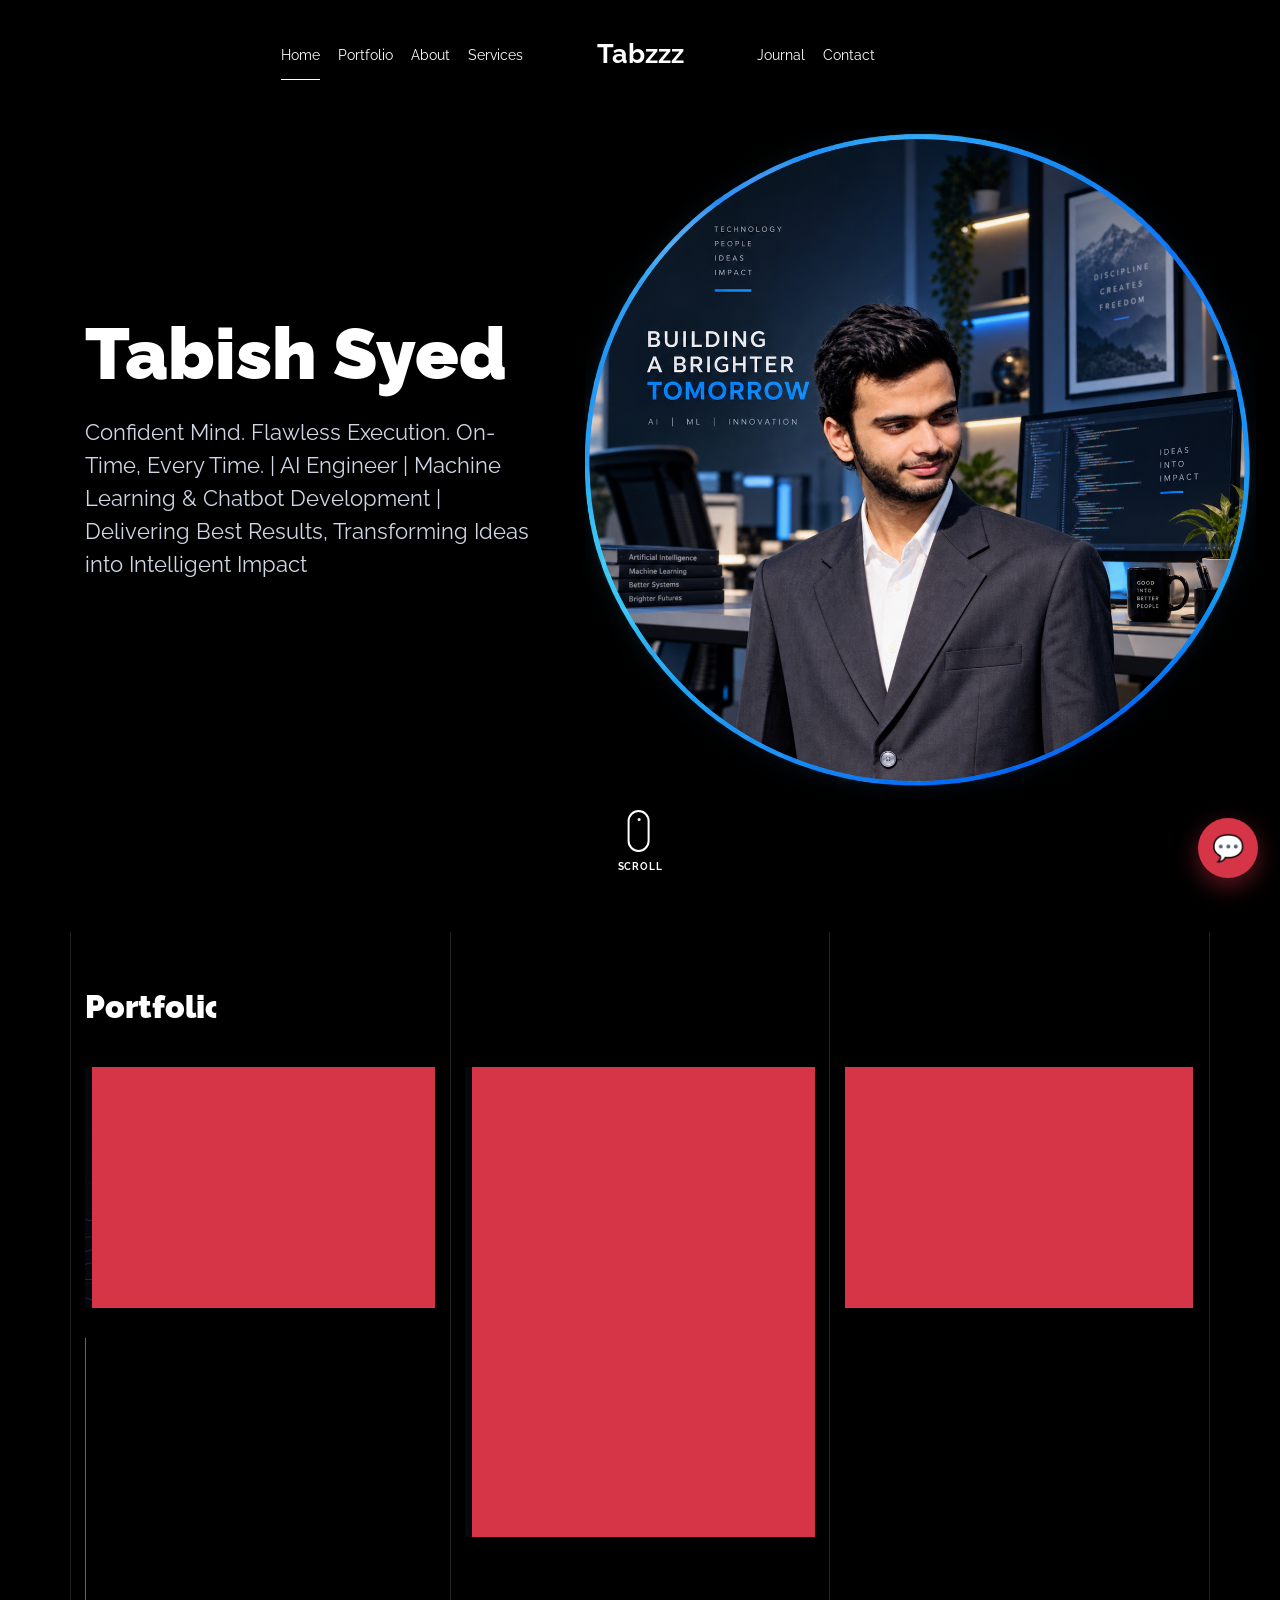
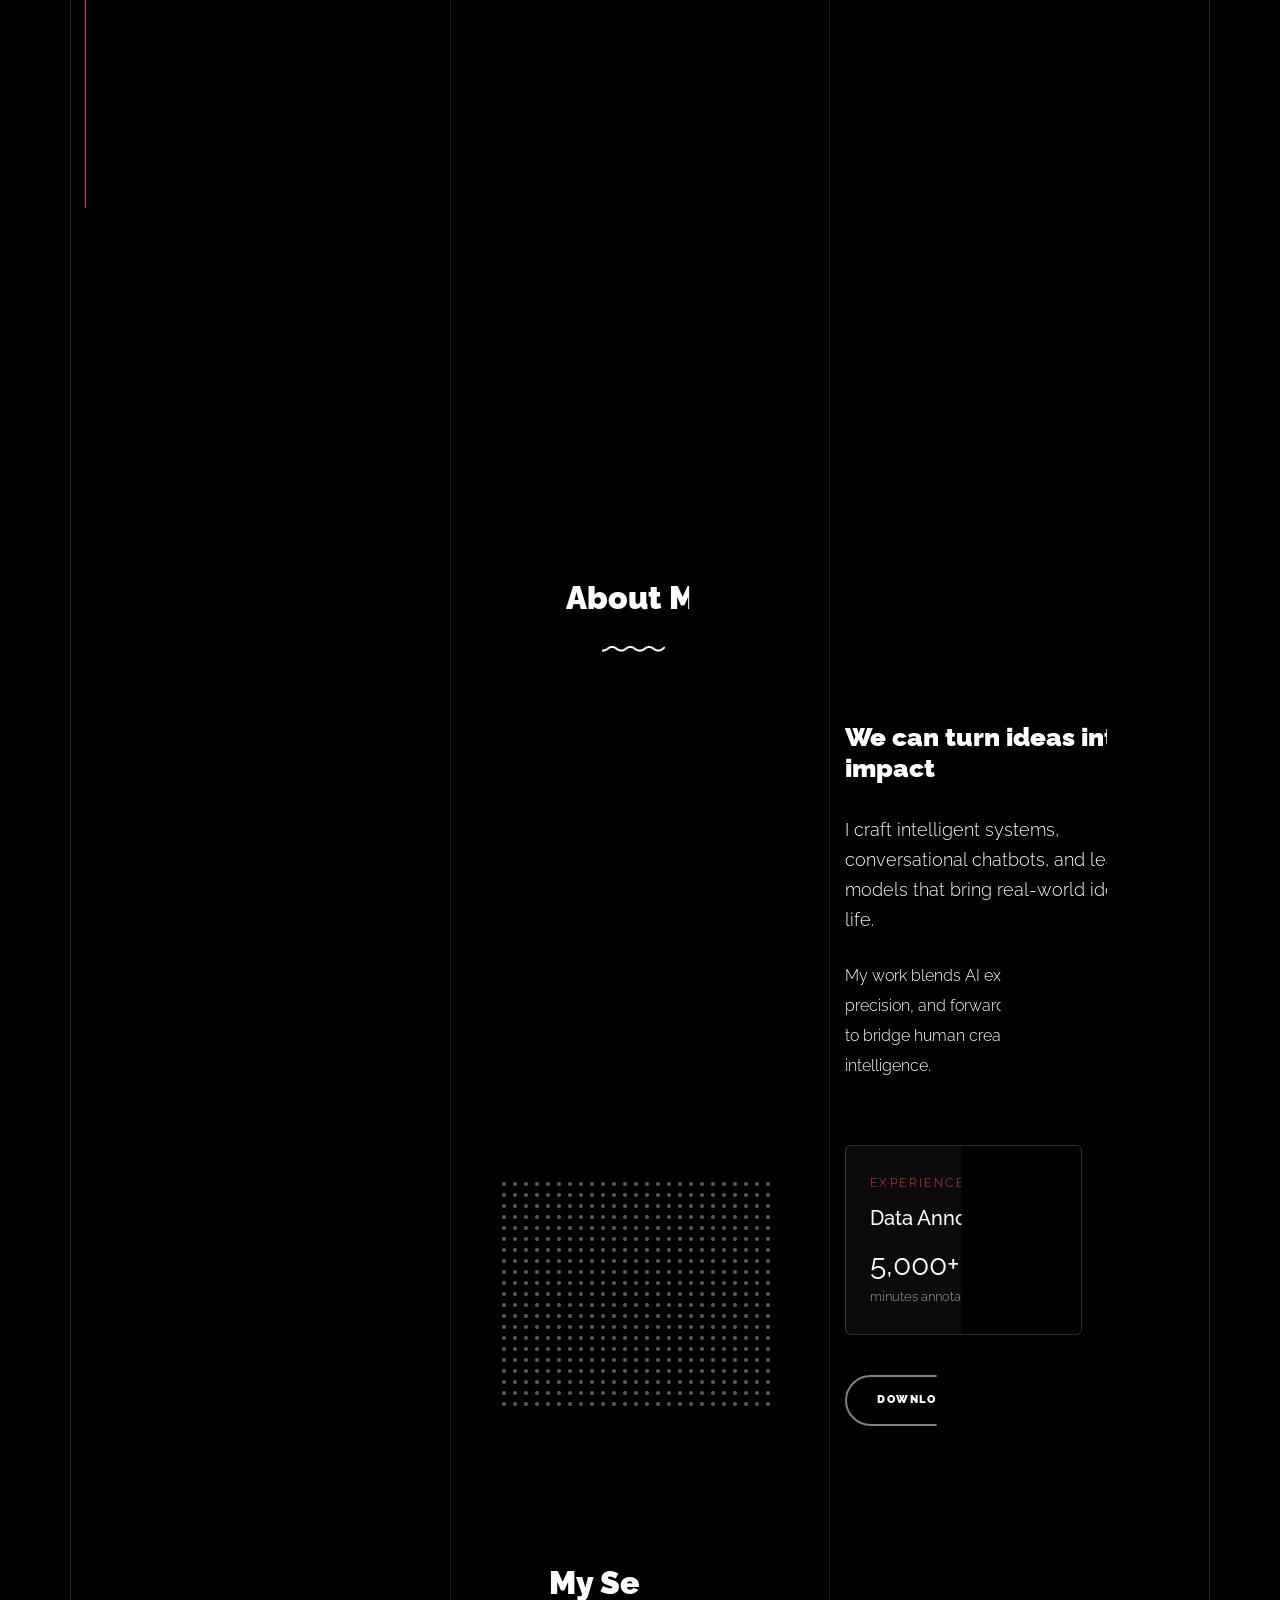
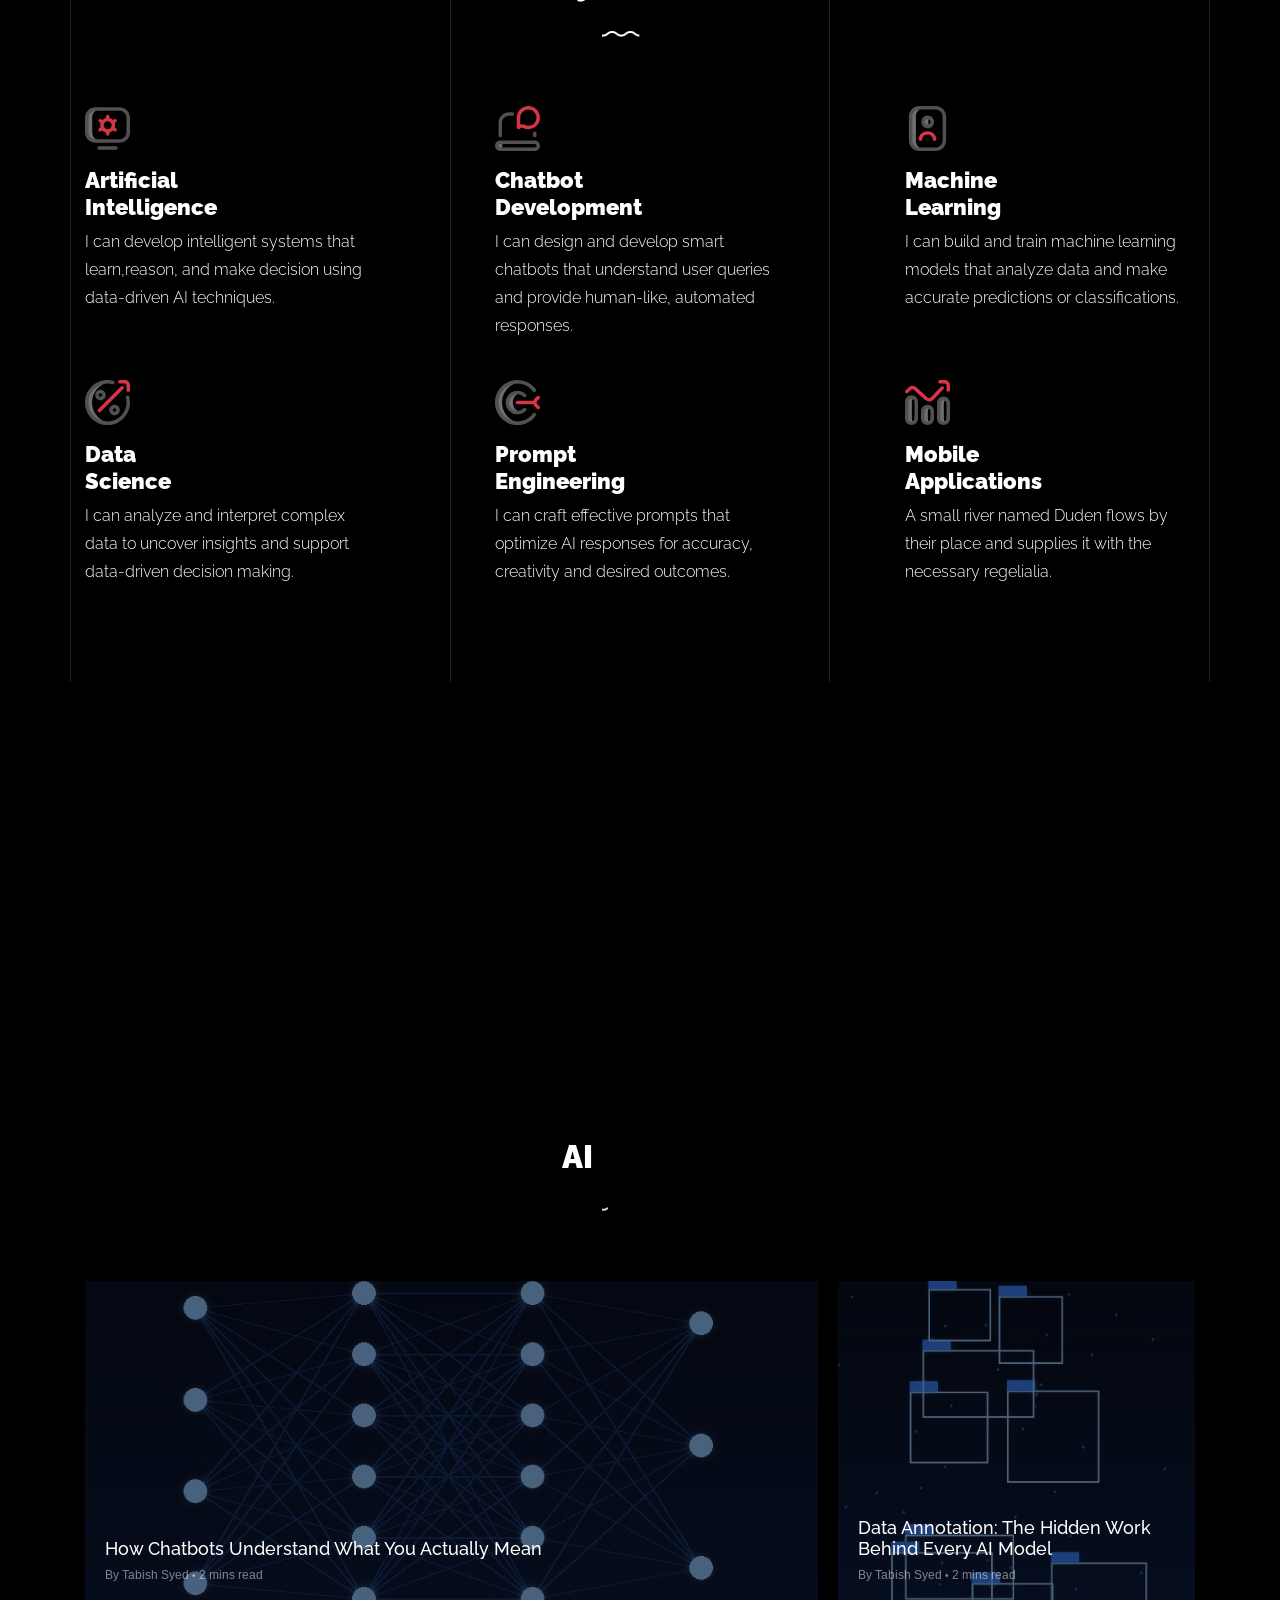
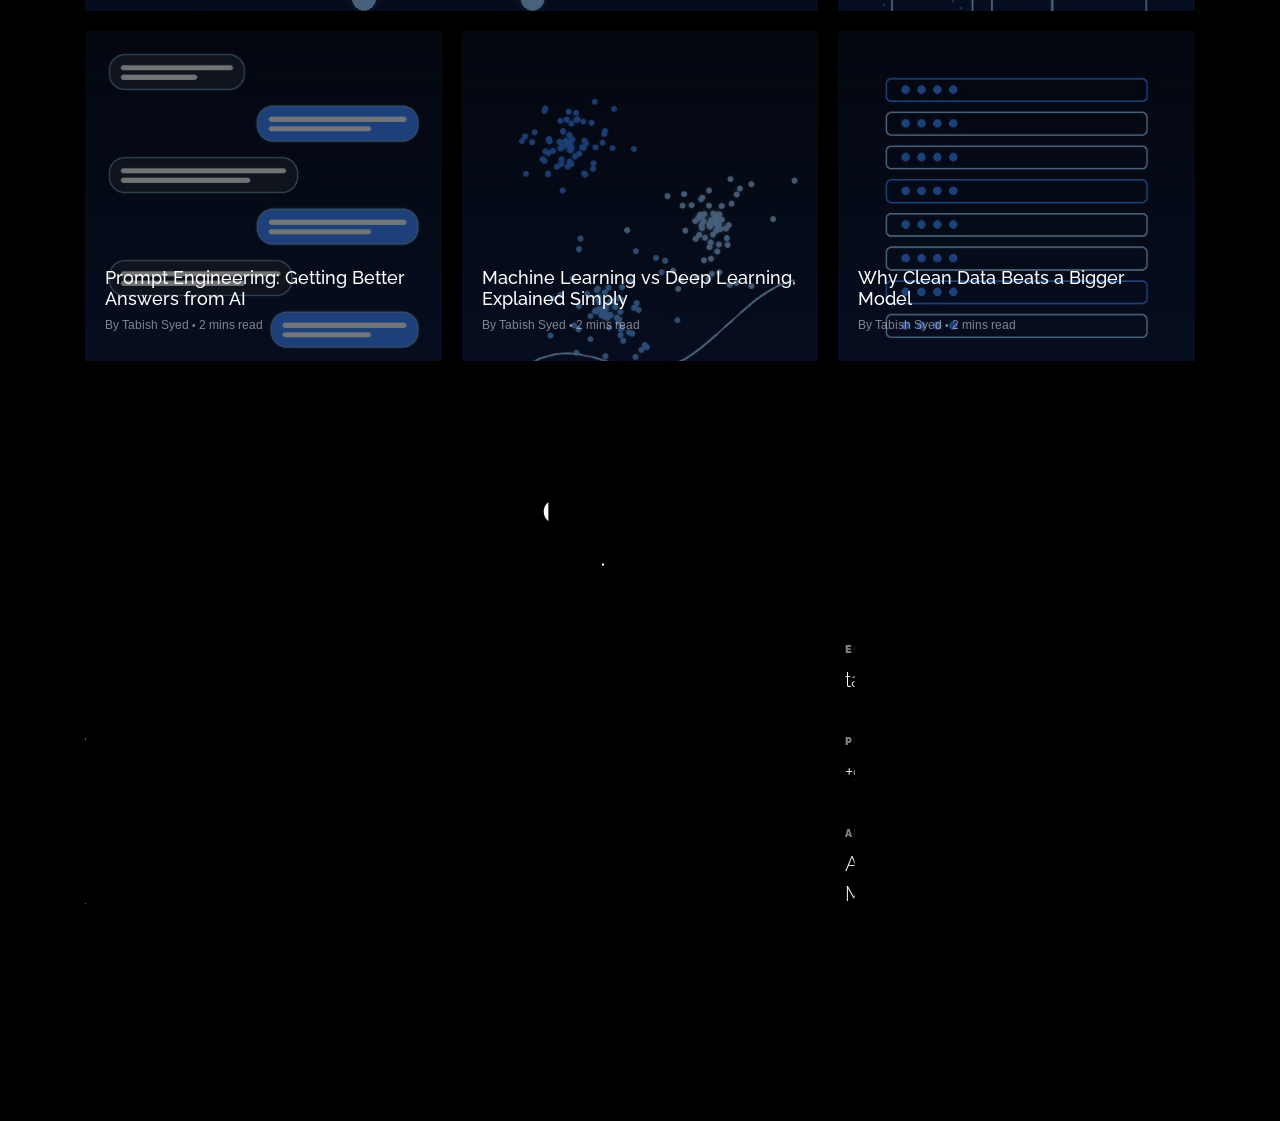
==== commit 5cd242ba: "cla chat" ====
--- a/index.html
+++ b/index.html
@@ -20,6 +20,7 @@
     <!-- Theme Style -->
     <link rel="stylesheet" href="css/style.css">
     <link rel="stylesheet" href="css/custom.css">
+    <link rel="stylesheet" href="css/chatbot.css">
 
   </head>
   <body data-spy="scroll" data-target=".site-nav-target" data-offset="200">
@@ -507,6 +508,7 @@
 
     <script src="js/scripts-dist.js"></script>
     <script src="js/main.js"></script>
+    <script src="js/chatbot.js"></script>
 
   </body>
 </html>
--- a/css/chatbot.css
+++ b/css/chatbot.css
@@ -0,0 +1,20 @@
+/* Tabzzz profile chatbot — matches site theme (black + red) */
+#tz-fab{position:fixed;right:22px;bottom:22px;z-index:9998;width:60px;height:60px;border-radius:50%;border:0;background:#D63447;color:#fff;font-size:26px;cursor:pointer;box-shadow:0 8px 24px rgba(214,52,71,.45);transition:transform .25s}
+#tz-fab:hover{transform:scale(1.08)}#tz-fab:focus-visible,#tz-chat button:focus-visible,#tz-in:focus-visible{outline:3px solid #ffd166;outline-offset:2px}
+#tz-chat{position:fixed;right:22px;bottom:96px;z-index:9999;width:380px;max-width:calc(100vw - 24px);height:560px;max-height:calc(100vh - 120px);display:flex;flex-direction:column;background:#0c0c0e;color:#f2f2f2;border:1px solid rgba(255,255,255,.14);border-radius:18px;box-shadow:0 20px 60px rgba(0,0,0,.6);overflow:hidden;font-family:system-ui,-apple-system,"Segoe UI",Roboto,sans-serif;opacity:0;transform:translateY(20px) scale(.97);pointer-events:none;transition:opacity .3s,transform .3s}
+#tz-chat.open{opacity:1;transform:none;pointer-events:auto}
+.tz-head{display:flex;align-items:center;gap:12px;padding:14px 16px;background:linear-gradient(135deg,#D63447,#7a1422)}
+.tz-av{width:40px;height:40px;border-radius:50%;background:#fff;color:#D63447;display:grid;place-items:center;font-weight:800}
+.tz-head b{display:block;font-size:16px}.tz-head small{color:#ffe3e6;font-size:12px}
+.tz-head button{margin-left:auto;background:none;border:0;color:#fff;font-size:22px;cursor:pointer}
+#tz-log{flex:1;overflow-y:auto;padding:16px;display:flex;flex-direction:column;gap:10px;scroll-behavior:smooth}
+.tz-m{max-width:86%;padding:10px 14px;border-radius:16px;font-size:14.5px;line-height:1.55;animation:tzin .3s ease;white-space:pre-line}
+.tz-m a{color:#ff8e9b}.tz-b{background:#1a1a1f;border-bottom-left-radius:4px;align-self:flex-start}.tz-u{background:#D63447;color:#fff;border-bottom-right-radius:4px;align-self:flex-end}
+.tz-typing{display:flex;gap:5px;padding:14px}.tz-typing i{width:7px;height:7px;border-radius:50%;background:#888;animation:tzb 1s infinite}.tz-typing i:nth-child(2){animation-delay:.15s}.tz-typing i:nth-child(3){animation-delay:.3s}
+.tz-chips{display:flex;flex-wrap:wrap;gap:8px;padding:0 16px 10px}.tz-chips button{background:transparent;border:1px solid #D63447;color:#ffb3bc;border-radius:20px;padding:6px 12px;font-size:13px;cursor:pointer}.tz-chips button:hover{background:#D63447;color:#fff}
+.tz-form{display:flex;gap:8px;padding:12px;border-top:1px solid rgba(255,255,255,.12)}
+#tz-in{flex:1;background:#17171b;border:1px solid rgba(255,255,255,.25);color:#fff;border-radius:24px;padding:10px 16px;font-size:14.5px}
+.tz-form button{background:#D63447;border:0;color:#fff;border-radius:24px;padding:0 18px;font-weight:700;cursor:pointer}
+.tz-note{font-size:11px;color:#9a9aa3;text-align:center;padding:0 12px 8px}
+@keyframes tzin{from{opacity:0;transform:translateY(8px)}to{opacity:1;transform:none}}@keyframes tzb{50%{transform:translateY(-5px);opacity:.5}}
+@media(prefers-reduced-motion:reduce){*{animation:none!important;transition:none!important}}
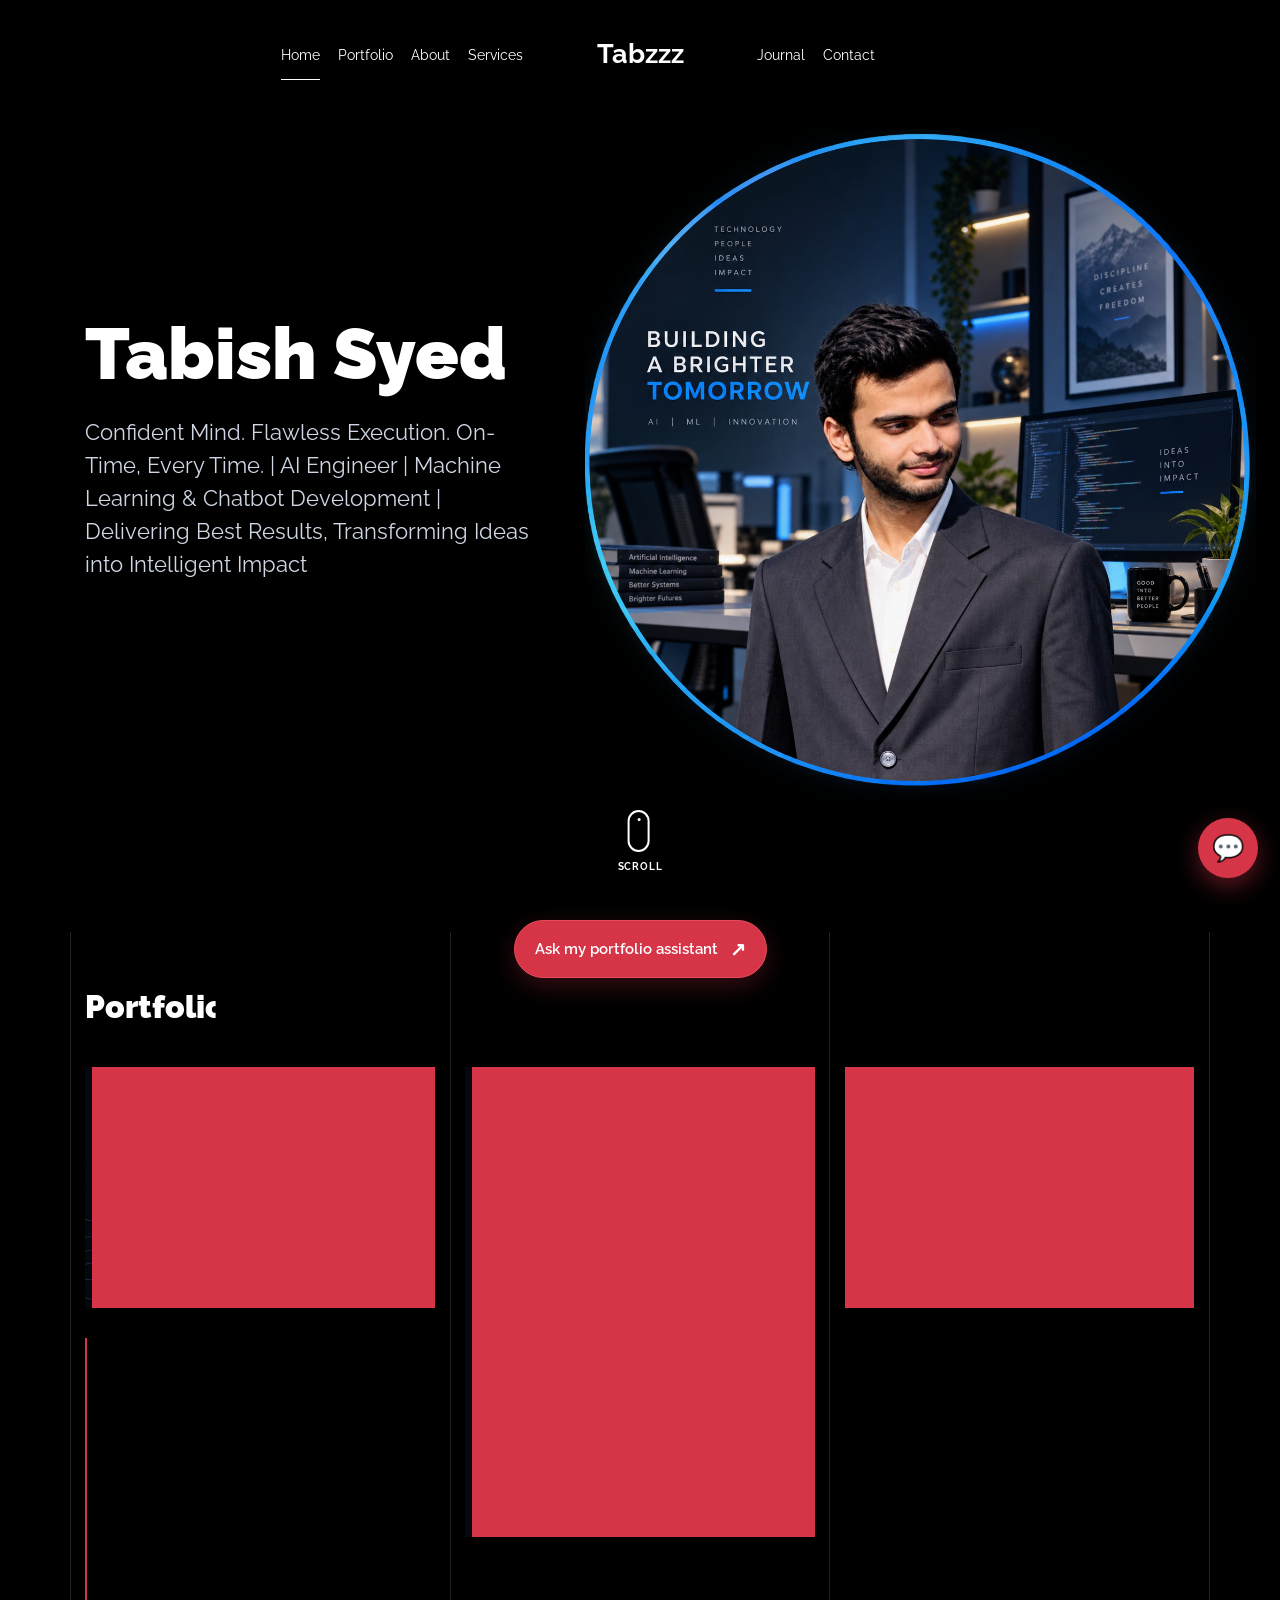
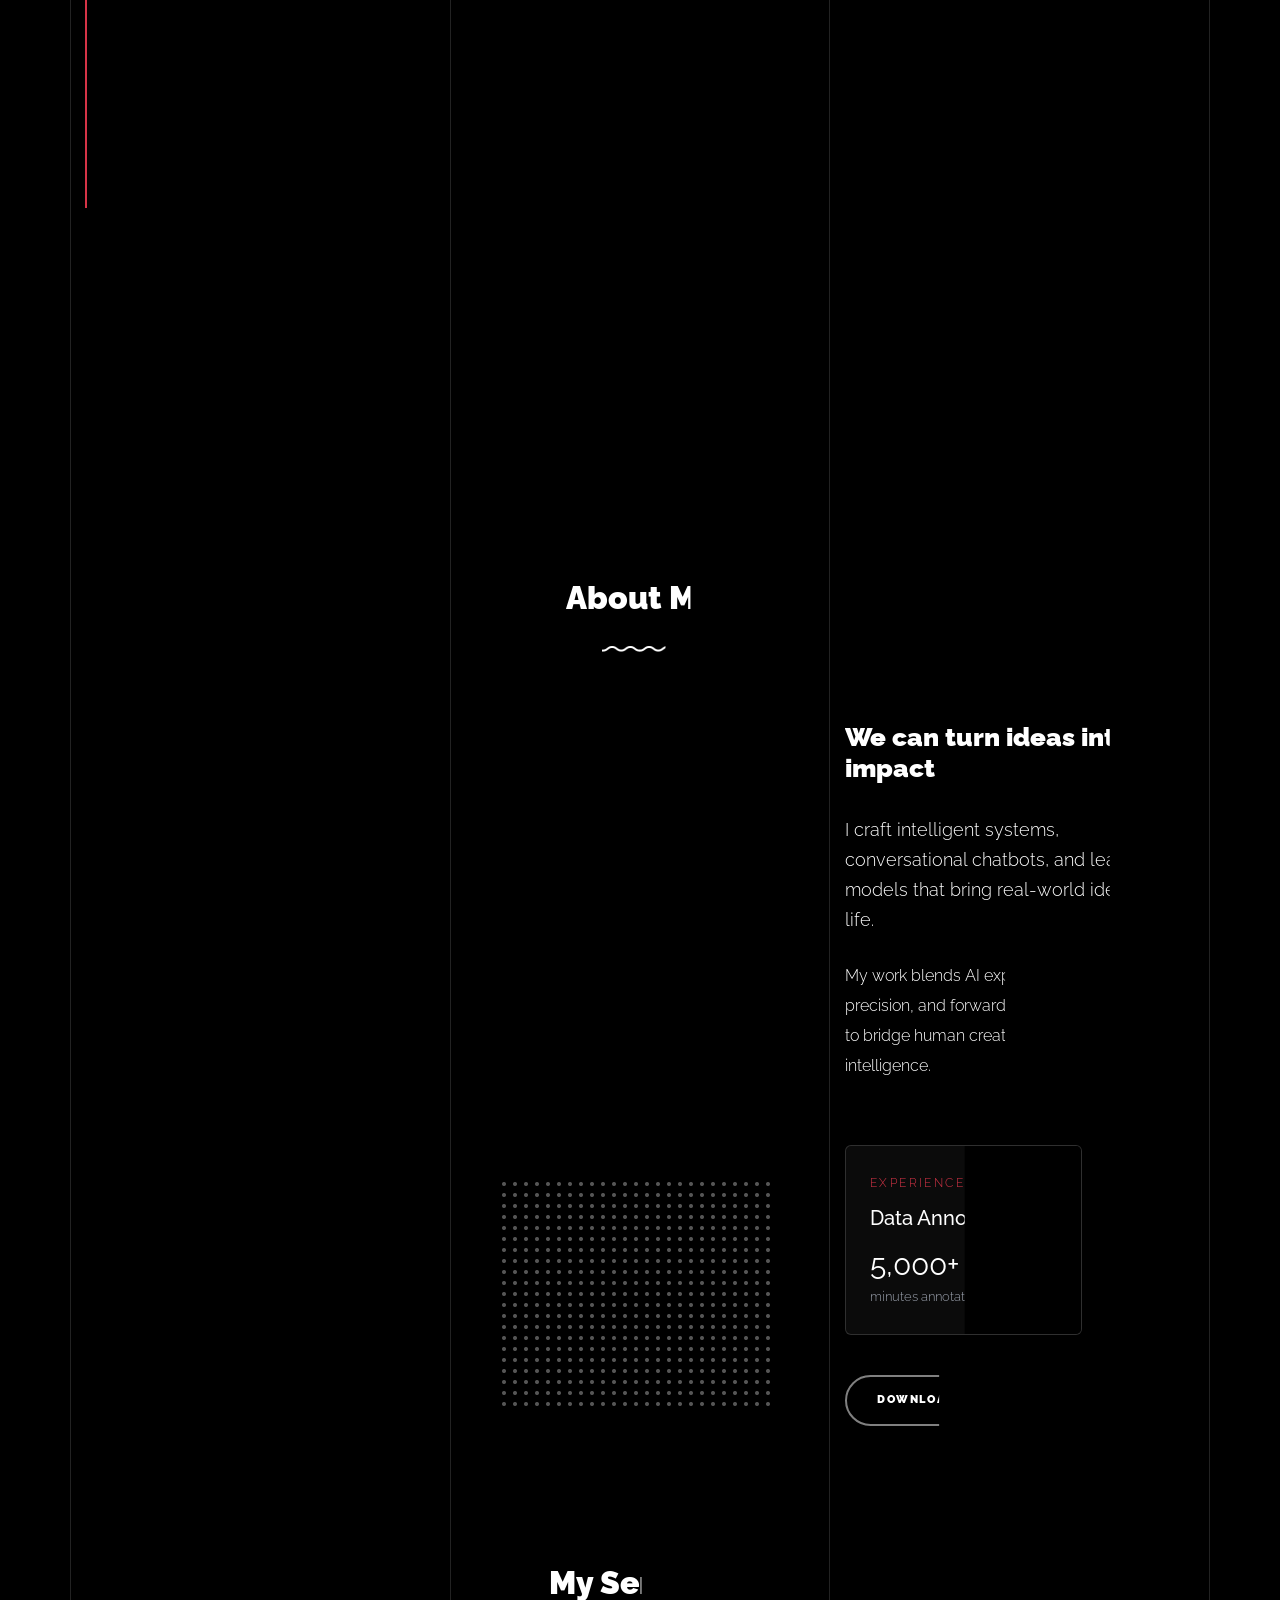
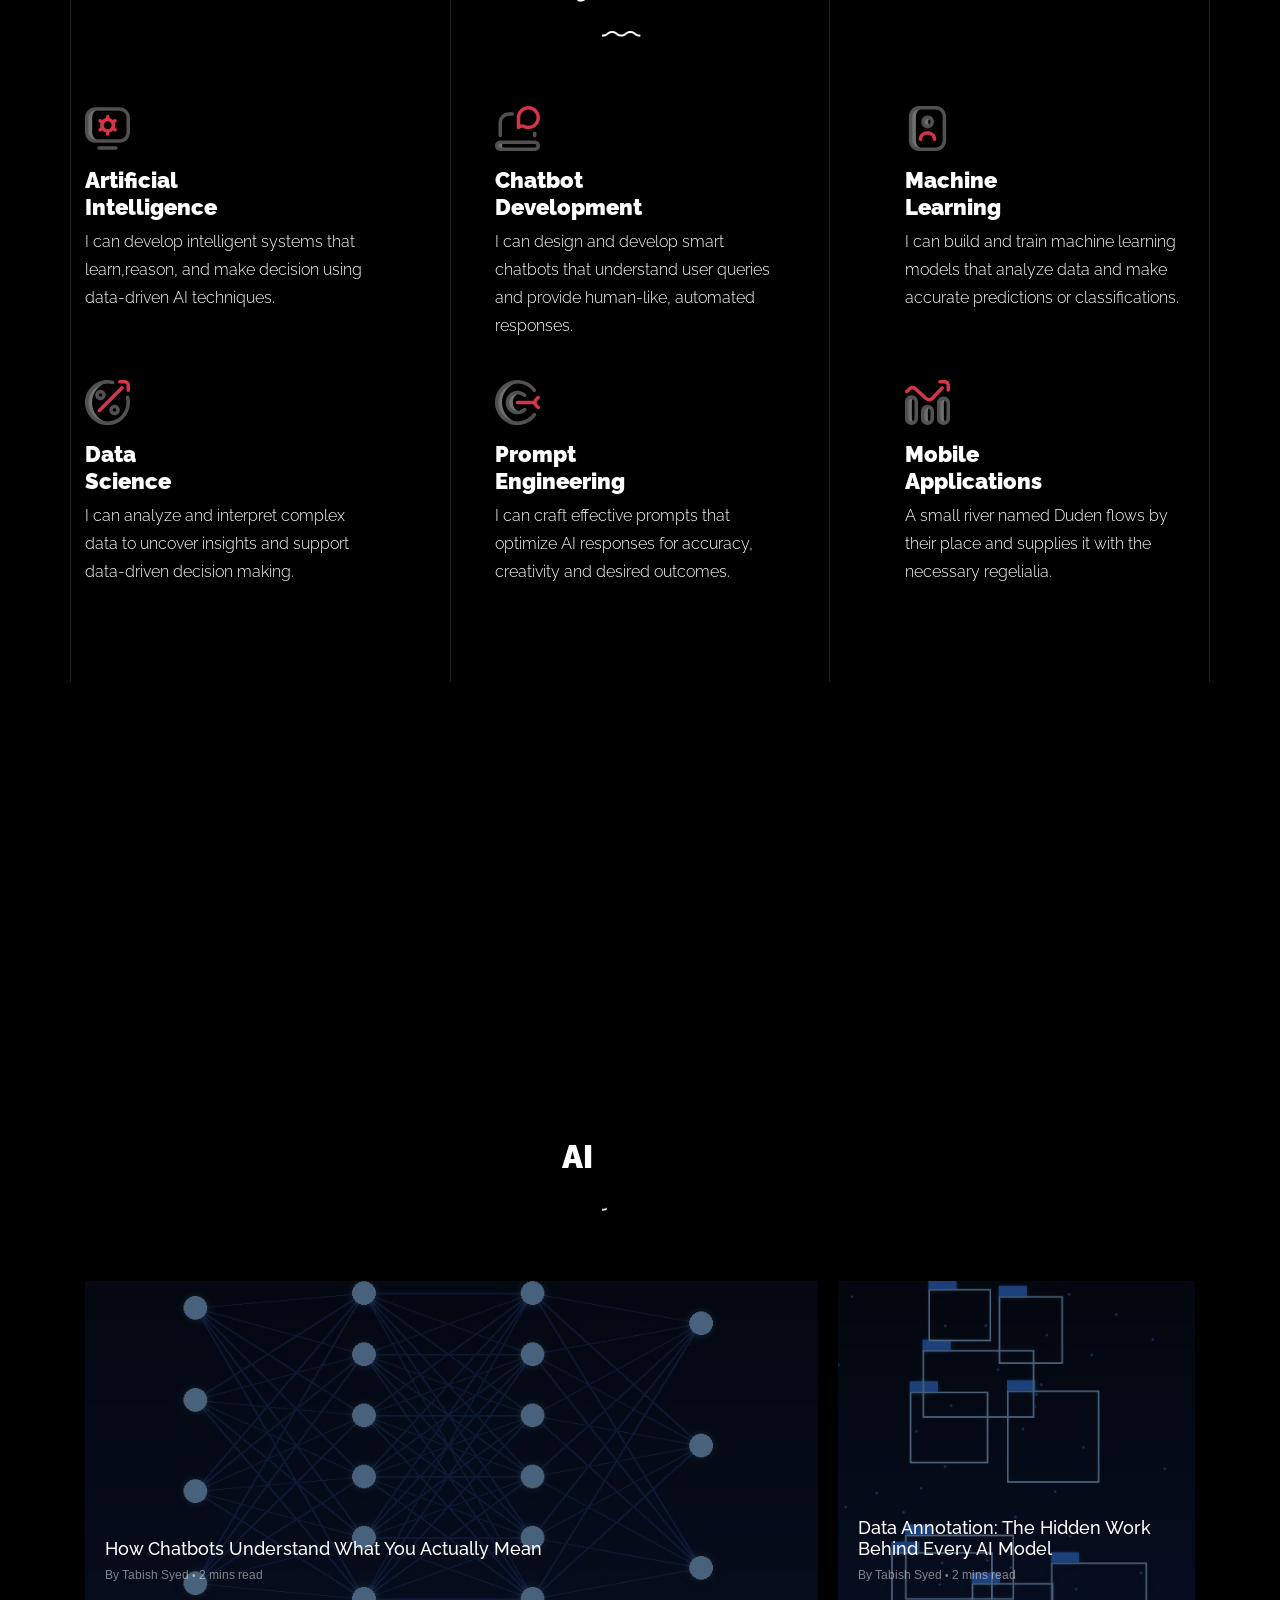
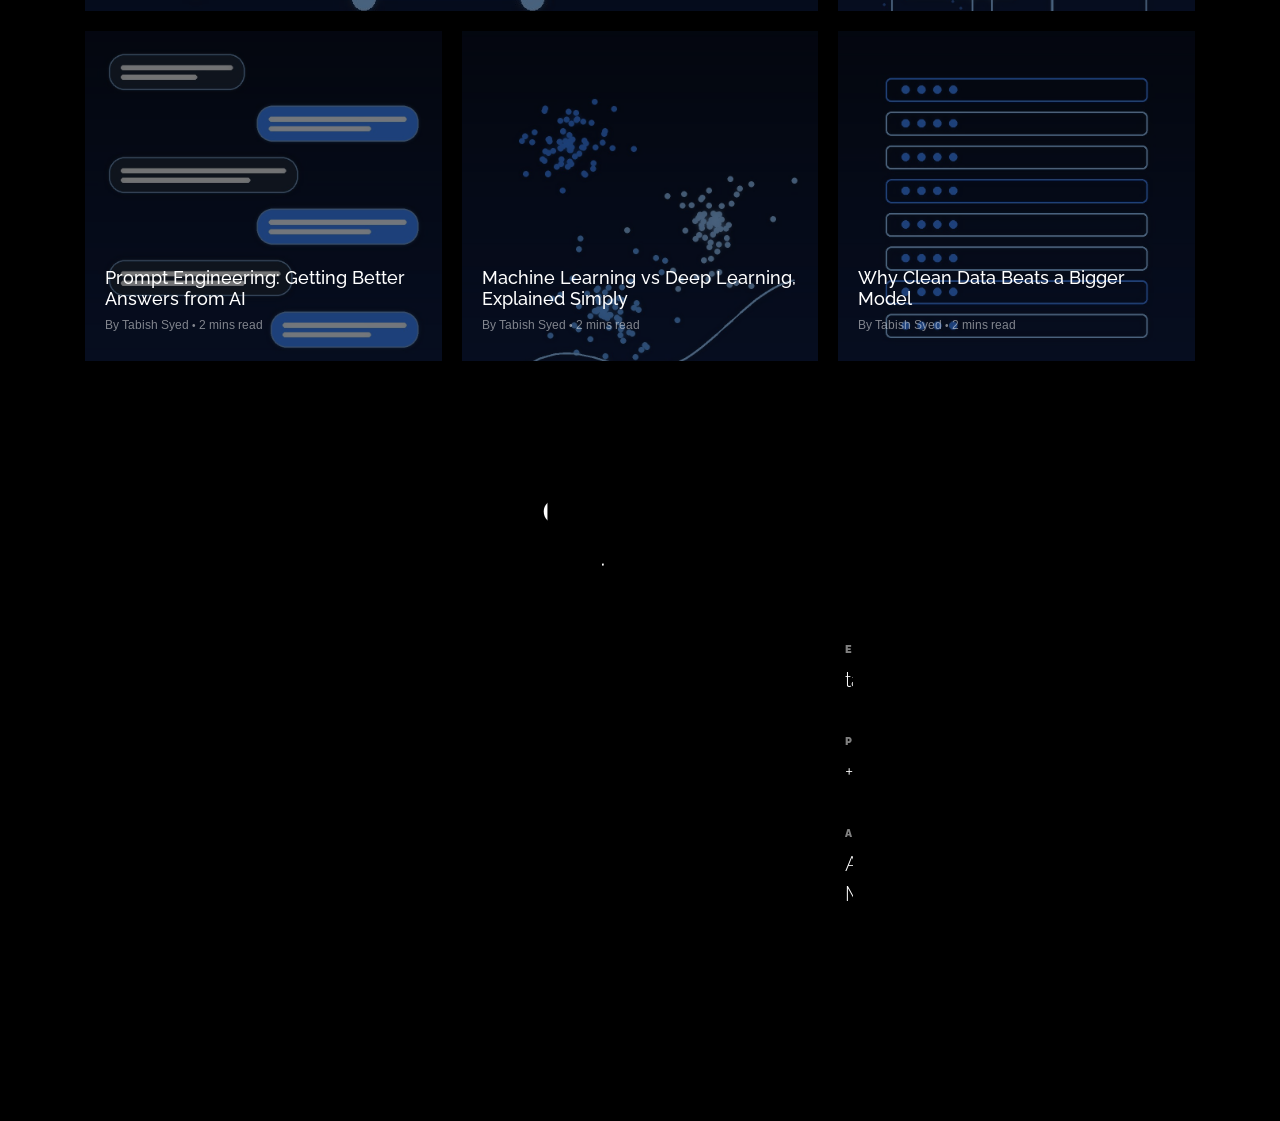
==== commit 5bfbda77: "updated clau" ====
--- a/index.html
+++ b/index.html
@@ -96,6 +96,9 @@
             </div>
 
           </div>
+          <div class="portfolio-chat-hero-wrap">
+            <button type="button" class="portfolio-chat-hero" id="portfolio-chat-hero-open">Ask my portfolio assistant <span aria-hidden="true">↗</span></button>
+          </div>
         </div>
 
 
--- a/css/custom.css
+++ b/css/custom.css
@@ -10,6 +10,11 @@
 }
 .cover-v1#home-section .heading { font-size: 4.5rem; }
 .cover-v1#home-section .subheading { font-size: 22px; line-height: 1.6; color: #cfd6e4; font-weight: 400; }
+.portfolio-chat-hero-wrap { display: flex; justify-content: center; margin-top: 20px; }
+.portfolio-chat-hero { display: inline-flex; align-items: center; gap: 12px; padding: 13px 20px; border: 1px solid #e64b5c; border-radius: 999px; background: #d63447; color: #fff; font: inherit; font-size: 15px; font-weight: 600; box-shadow: 0 8px 24px rgba(214,52,71,.25); cursor: pointer; transition: background .2s, transform .2s; }
+.portfolio-chat-hero:hover { background: #b92235; color: #fff; transform: translateY(-2px); }
+.portfolio-chat-hero span { font-size: 19px; line-height: 1; }
+.portfolio-chat-hero:focus-visible { outline: 3px solid #f7c948; outline-offset: 4px; }
 @media (max-width: 991.98px) {
   .cover-v1#home-section {
     background-position: center bottom 60px;
@@ -18,6 +23,8 @@
   .cover-v1#home-section .container > .row { align-items: flex-start !important; padding-top: 120px; }
   .cover-v1#home-section .heading { font-size: 2.6rem; }
   .cover-v1#home-section .subheading { font-size: 16px; }
+  .portfolio-chat-hero-wrap { margin-top: 16px; }
+  .portfolio-chat-hero { padding: 11px 16px; font-size: 14px; }
 }
 
 /* --- Nav: black bar when scrolling --- */
